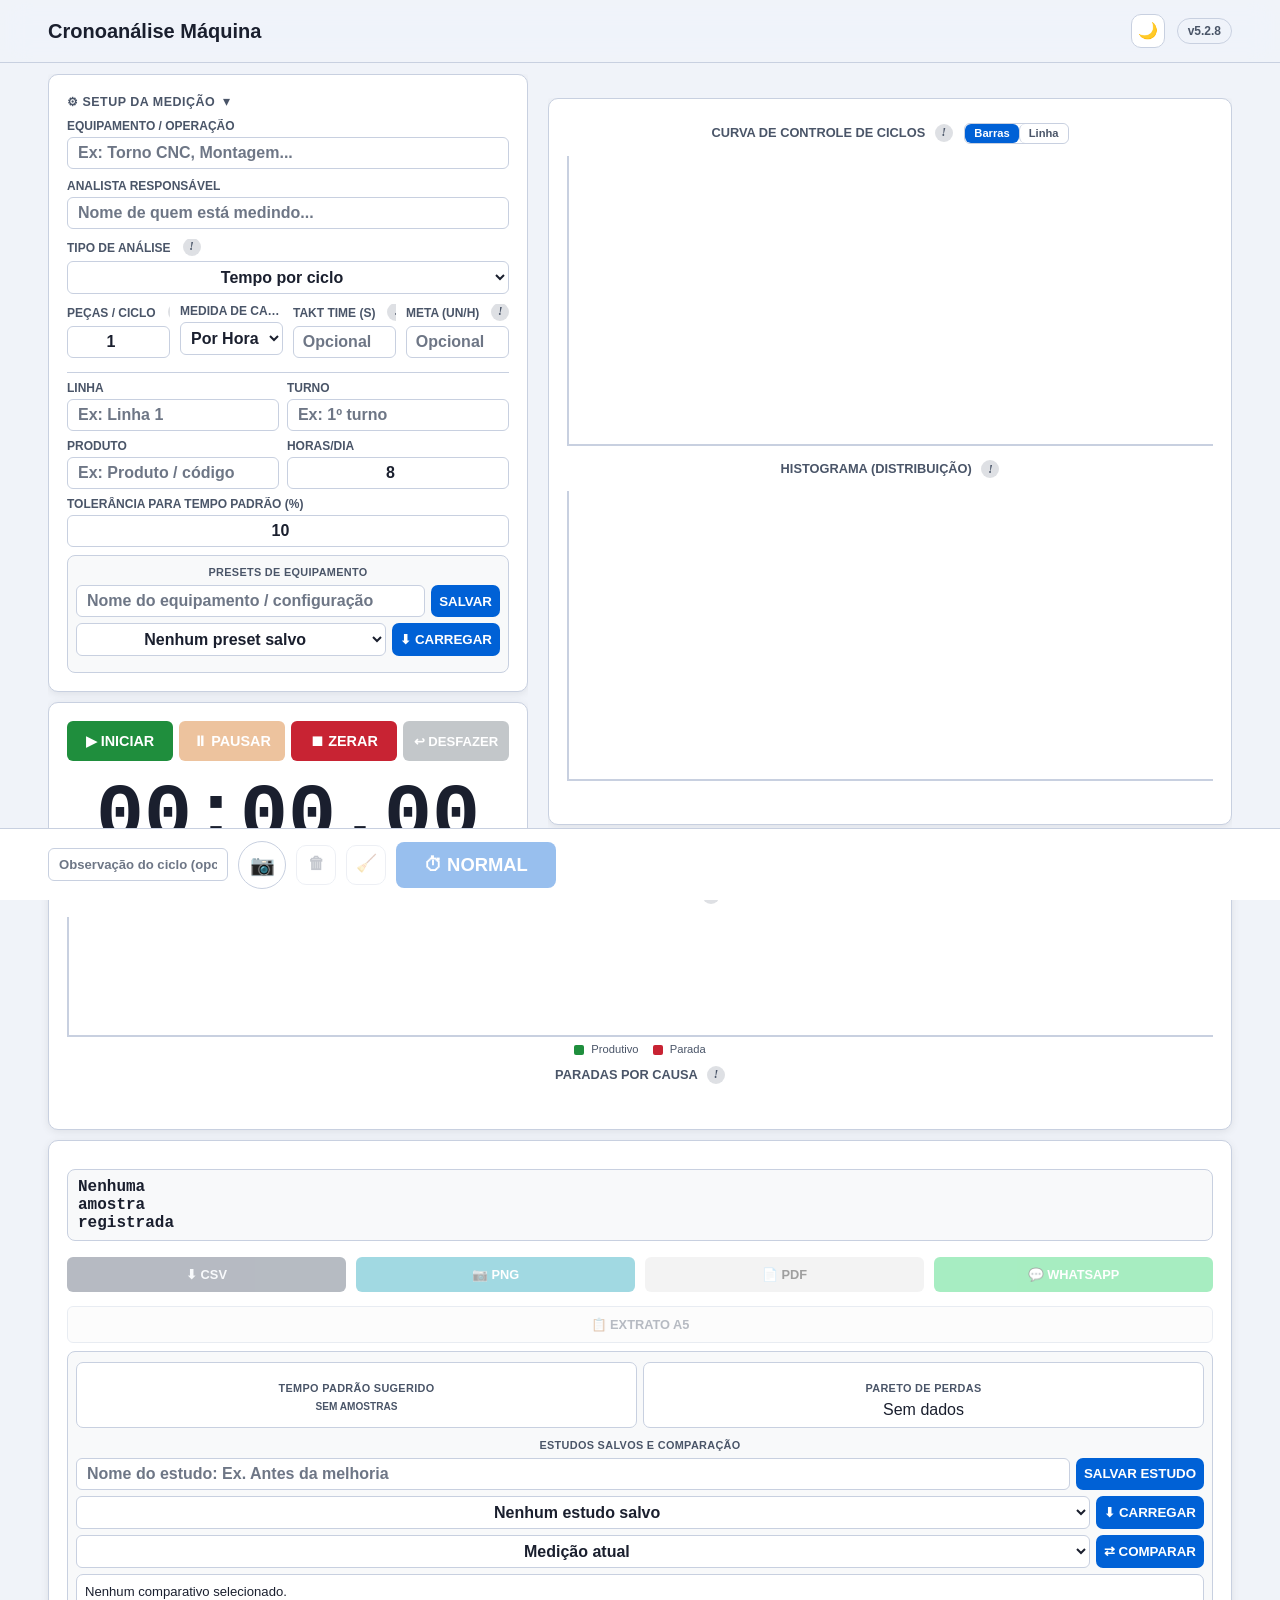
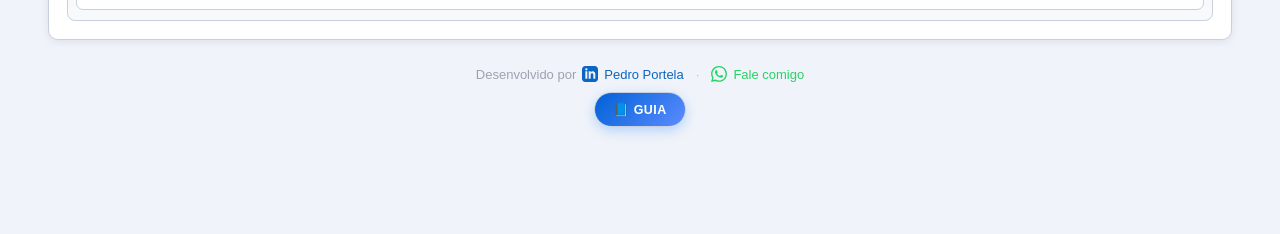
==== index.html @ a3fb78b5 "v5.2.8 — header no padrão do MES + correções na captura de câmera HEADER - Barra fixa no topo seguin" ====
<!DOCTYPE html>
<html lang="pt-BR">
<head>
    <meta charset="UTF-8">
    <meta name="viewport" content="width=device-width, initial-scale=1.0">
    <meta http-equiv="Content-Security-Policy" content="default-src 'self'; script-src 'self'; style-src 'self' https://fonts.googleapis.com 'unsafe-inline'; font-src 'self' https://fonts.gstatic.com; img-src 'self' data: blob:; connect-src 'self'; frame-ancestors 'none'; base-uri 'self'; form-action 'self'">
    <link rel="manifest" href="manifest.json?v=5.2.8">
    <meta name="theme-color" content="#0d1117">
    <title>Cronoanálise Pro</title>
    <link rel="preconnect" href="https://fonts.googleapis.com">
    <link rel="preconnect" href="https://fonts.gstatic.com" crossorigin>
    <link href="https://fonts.googleapis.com/css2?family=IBM+Plex+Sans:wght@300;400;500;700&display=swap" rel="stylesheet">
    <script src="assets/lib/html2canvas.min.js"></script>
    <script src="assets/lib/jspdf.umd.min.js"></script>
    <link rel="stylesheet" href="styles.css?v=5.2.8">
    <script src="theme-init.js?v=5.2.8"></script>
</head>
<body>

<div id="splashScreen" role="status" aria-label="Carregando Cronoanálise Pro">
  <div class="splash-content">
    <div class="splash-brand-row"><span id="splashVersion"></span></div>
    <div class="splash-icon-wrap">
      <img class="splash-app-icon" src="assets/Icon-512.png" alt="Cronoanálise Máquina">
    </div>
    <div class="splash-title-block">
      <p class="splash-app-title">CRONOANALISE</p>
      <p class="splash-app-subtitle">MÁQUINA</p>
    </div>
    <div class="splash-progress"><div class="splash-progress-bar"></div></div>
  </div>
</div>

<header class="app-header" id="appHeader">
    <h1 class="app-title">Cronoanálise Máquina</h1>
    <button class="theme-toggle-btn" id="op-theme-btn" type="button" aria-label="Alternar tema claro/escuro" title="Alternar tema">☀️</button>
    <button class="app-version" id="appVersion" type="button" title="Versão do app — toque para verificar atualizações"></button>
</header>

<div id="exportContainer">
    <div class="print-header">
        <div>
            <h1>Relatório de Cronoanálise de Processos</h1>
            <p>Documento de controle de estabilidade e tempo padrão.</p>
        </div>
        <div style="text-align: right;">
            <p><strong>Data:</strong> <span id="printDate">--/--/----</span></p>
            <p><strong>Analista:</strong> <span id="printAnalyst">—</span></p>
        </div>
    </div>

    <div id="print-wrapper">
        <div class="col-1">
            <div class="card" id="configForm">
                <button type="button" class="setup-toggle-head" id="btnToggleSetup" aria-expanded="true" aria-controls="configForm" title="Recolher/expandir o setup da medição">
                    <span class="setup-toggle-title">⚙ Setup da medição</span>
                    <span class="setup-toggle-summary" id="setupCollapsedSummary"></span>
                    <span class="setup-toggle-chev" id="setupToggleChev" aria-hidden="true">▾</span>
                </button>
                <div class="config-grid">
                    <div class="input-group full-width">
                        <label>Equipamento / Operação</label>
                        <input type="text" id="equipName" placeholder="Ex: Torno CNC, Montagem..." >
                    </div>
                    <div class="input-group full-width">
                        <label>Analista Responsável</label>
                        <input type="text" id="analystName" placeholder="Nome de quem está medindo..." >
                    </div>
                    <div class="input-group full-width">
                        <label class="label-with-info">Tipo de análise <button type="button" class="info-icon info-inline" aria-label="Informações sobre tipo de análise" data-action="info" data-info="modo_analise">!</button></label>
                        <select id="analysisMode" data-on-change="changeAnalysisMode">
                            <option value="cycle">Tempo por ciclo</option>
                            <option value="interval">Produção por intervalo</option>
                        </select>
                    </div>
                    <div class="input-group" id="unitsGroup">
                        <label class="label-with-info">Peças / Ciclo <button type="button" class="info-icon info-inline" aria-label="Informações sobre peças por ciclo" data-action="info" data-info="pecas_ciclo">!</button></label>
                        <input type="number" id="units" value="1" min="1" inputmode="numeric" data-on-change="syncTargets" data-source="units">
                    </div>
                    <div class="input-group" id="defaultLapQtyGroup" style="display:none;">
                        <label class="label-with-info">Qtd. padrão por lap <button type="button" class="info-icon info-inline" aria-label="Informações sobre quantidade padrão por lap" data-action="info" data-info="qtd_lap">!</button></label>
                        <input type="number" id="defaultLapQty" placeholder="Opcional" min="1" inputmode="numeric">
                    </div>
                    <div class="input-group">
                        <label>Medida de Capacidade</label>
                        <select id="timeUnit" data-on-change="changeTimeUnit">
                            <option value="3600">Por Hora (un/h)</option>
                            <option value="60">Por Minuto (un/min)</option>
                        </select>
                    </div>
                    <div class="input-group">
                        <label class="label-with-info">Takt Time (s) <button type="button" class="info-icon info-inline" aria-label="Informações sobre Takt Time" data-action="info" data-info="takt">!</button></label>
                        <input type="number" id="takt" placeholder="Opcional" inputmode="numeric" data-on-change="syncTargets" data-source="takt">
                    </div>
                    <div class="input-group">
                        <label id="lblTarget" class="label-with-info"><span id="lblTargetText">Meta (un/h)</span> <button type="button" class="info-icon info-inline" aria-label="Informações sobre meta de produção" data-action="info" data-info="meta">!</button></label>
                        <input type="number" id="target" placeholder="Opcional" inputmode="numeric" data-on-change="syncTargets" data-source="target">
                    </div>
                    <div class="input-group" id="lapQtyModeGroup" style="display:none;">
                        <label>Qtd no lap</label>
                        <select id="lapQtyMode">
                            <option value="durante">Durante</option>
                            <option value="depois">Depois</option>
                        </select>
                    </div>
                </div>
            </div>

            <div class="print-summary">
                <div><strong>Equipamento/Operação:</strong> <span id="printEquipName">—</span></div>
                <div><strong>Tipo de análise:</strong> <span id="printAnalysisMode">—</span></div>
                <div><strong>Peças/Ciclo:</strong> <span id="printUnits">—</span></div>
                <div><strong>Capacidade Medida:</strong> <span id="printTimeUnit">—</span></div>
                <div><strong>Takt Time:</strong> <span id="printTakt">—</span></div>
                <div><strong>Meta de Produção:</strong> <span id="printTarget">—</span></div>
            </div>
            <div class="print-executive-summary" id="printExecutiveSummary">—</div>

            <div class="card">
                <div class="btn-row">
                    <button id="btnStart" class="btn-start" data-action="start">▶ Iniciar</button>
                    <button id="btnStop" class="btn-stop" data-action="stop" disabled>⏸ Pausar</button>
                    <button id="btnReset" class="btn-reset" data-action="reset">⏹ Zerar</button>
                </div>
                <div class="live-timer" id="liveTimer" role="timer" aria-label="Tempo do ciclo atual">00:00.00</div>
                <div class="total-timer-wrap">
                    <span class="total-timer-label">Tempo total de medição </span>
                    <span class="total-timer" id="totalTimer" role="timer" aria-label="Tempo total de medição">00:00</span>
                </div>
                <div id="sessionTimesDisplay" class="session-times-display"></div>
                <div class="results-grid">
                    <div class="result-box"><button type="button" class="info-icon" aria-label="Informações sobre amostras" data-action="info" data-info="amostras">!</button><div class="result-title">AMOSTRAS (n)</div><span id="valSamples" class="result-value">0</span></div>
                    <div class="result-box"><button type="button" class="info-icon" aria-label="Informações sobre capacidade" data-action="info" data-info="capacidade">!</button><div class="result-title" id="lblCapTitle">CAPACIDADE (un/h)</div><span id="valHourlyCap" class="result-value text-blue">0</span></div>
                    <div class="result-box"><button type="button" class="info-icon" aria-label="Informações sobre último ciclo" data-action="info" data-info="ultimo">!</button><div class="result-title" id="lblLastCycleTitle">ÚLTIMO CICLO</div><span id="valLastCycle" class="result-value">0.00s</span></div>
                    <div class="result-box"><button type="button" class="info-icon" aria-label="Informações sobre ciclo médio" data-action="info" data-info="medio">!</button><div class="result-title" id="lblAvgCycleTitle">CICLO MÉDIO</div><span id="valAvgCycle" class="result-value text-yellow">0.00s</span></div>
                    <div class="result-box"><button type="button" class="info-icon" aria-label="Informações sobre mediana" data-action="info" data-info="mediana">!</button><div class="result-title">MEDIANA</div><span id="valMedian" class="result-value text-yellow">0.00s</span></div>
                    <div class="result-box"><button type="button" class="info-icon" aria-label="Informações sobre valor mínimo" data-action="info" data-info="minimo">!</button><div class="result-title">MÍNIMO</div><span id="valMinCycle" class="result-value text-green">0.00s</span></div>
                    <div class="result-box"><button type="button" class="info-icon" aria-label="Informações sobre valor máximo" data-action="info" data-info="maximo">!</button><div class="result-title">MÁXIMO</div><span id="valMaxCycle" class="result-value text-red">0.00s</span></div>
                    <div class="result-box"><button type="button" class="info-icon" aria-label="Informações sobre desvio padrão" data-action="info" data-info="desvio">!</button><div class="result-title">DESVIO PADRÃO</div><span id="valStdDev" class="result-value">0.00s</span></div>
                    <div class="result-box"><button type="button" class="info-icon" aria-label="Informações sobre índice de estabilidade" data-action="info" data-info="estabilidade">!</button><div class="result-title">ÍNDICE DE ESTABIL.</div><span id="valEstabilidade" class="result-value">100.0%</span></div>
                    <div class="result-box"><button type="button" class="info-icon" aria-label="Informações sobre eficiência" data-action="info" data-info="eficiencia">!</button><div class="result-title">EFICIÊNCIA (%)</div><span id="valEfficiency" class="result-value">--</span></div>
                </div>
            </div>
        </div>
        <div class="col-2">
            <div class="card">
                <div class="chart-title">Curva de Controle de Ciclos <button type="button" class="info-icon info-inline" aria-label="Informações sobre curva de controle" data-action="info" data-info="curva_controle">!</button>
                    <span class="chart-toggle" role="group" aria-label="Tipo de gráfico">
                        <button type="button" class="chart-toggle-btn active" data-action="setChartType" data-chart-type="bars" aria-label="Ver como barras">Barras</button>
                        <button type="button" class="chart-toggle-btn" data-action="setChartType" data-chart-type="line" aria-label="Ver como linha">Linha</button>
                    </span>
                </div>
                <div class="chart-wrapper chart-bars" id="chartContainer"></div>
                <div class="chart-title">Histograma (Distribuição) <button type="button" class="info-icon info-inline" aria-label="Informações sobre histograma" data-action="info" data-info="histograma">!</button></div>
                <div class="histogram-wrapper" id="histogramContainer"></div>
            </div>
        </div>
    </div>

    <div class="card" id="timelineCard">
        <div class="chart-title">Etapas dos ciclos <button type="button" class="info-icon info-inline" aria-label="Informações sobre etapas dos ciclos" data-action="info" data-info="etapas">!</button></div>
        <div class="event-timeline-wrapper" id="eventTimeline"></div>
        <div class="event-timeline-legend">
            <span><i class="evt-legend-dot evt-legend-prod"></i> Produtivo</span>
            <span><i class="evt-legend-dot evt-legend-dt"></i> Parada</span>
        </div>
        <div class="chart-title paradas-cards-title">Paradas por causa <button type="button" class="info-icon info-inline" aria-label="Informações sobre paradas por causa" data-action="info" data-info="paradas_causa">!</button></div>
        <div class="paradas-cards-grid" id="paradasCardsGrid"></div>
    </div>

    <div class="card" id="historyCard">
        <div class="history-container" id="historyListScreen"></div>
        <div class="history-container print-only-history" id="historyListPrint"></div>
        <div class="config-grid" id="actionButtons" style="margin-top: 6px; grid-template-columns: 1fr 1fr 1fr 1fr;">
            <button id="btnExport" class="btn-action btn-action-csv" data-action="exportCsv" disabled>⬇ CSV</button>
            <button id="btnPNG" class="btn-action btn-action-png" data-action="exportPng" disabled>📷 PNG</button>
            <button id="btnPDF" class="btn-action btn-action-pdf" data-action="exportPdf" disabled>📄 PDF</button>
            <button id="btnWhatsApp" class="btn-action btn-action-wa" data-action="shareWhatsapp" disabled>💬 WhatsApp</button>
        </div>
        <div class="config-grid" style="margin-top: 4px; grid-template-columns: 1fr;">
            <button id="btnExtract" class="btn-action btn-action-extract" data-action="exportExtract" disabled>📋 Extrato A5</button>
        </div>
    </div>
</div>

<footer class="app-footer" role="contentinfo">
    <span class="footer-content">
        Desenvolvido por
        <a class="footer-link linkedin"
           href="https://www.linkedin.com/in/pedro-ag-portela"
           target="_blank"
           rel="noopener noreferrer"
           aria-label="Perfil LinkedIn de Pedro Portela">
            <span class="footer-icon" aria-hidden="true">
                <svg viewBox="0 0 24 24">
                    <path d="M19 0h-14c-2.76 0-5 2.24-5 5v14c0 2.76 2.24 5 5 5h14c2.76 0 5-2.24 5-5v-14c0-2.76-2.24-5-5-5zm-11 19h-3v-11h3v11zm-1.5-12.27c-.97 0-1.75-.8-1.75-1.77s.78-1.77 1.75-1.77 1.75.8 1.75 1.77-.78 1.77-1.75 1.77zm13.5 12.27h-3v-5.6c0-3.37-4-3.12-4 0v5.6h-3v-11h3v1.77c1.4-2.59 7-2.78 7 2.48v6.75z"/>
                </svg>
            </span>
            Pedro Portela
        </a>
        <span class="footer-separator">·</span>
        <a class="footer-link whatsapp"
           href="https://wa.me/5541991771410?text=Olá%20tudo%20bem%3F%20Vim%20pelo%20aplicativo."
           target="_blank"
           rel="noopener noreferrer"
           aria-label="Contato via WhatsApp">
            <span class="footer-icon" aria-hidden="true">
                <svg viewBox="0 0 24 24">
                    <path d="M17.472 14.382c-.297-.149-1.758-.867-2.03-.967-.273-.099-.471-.148-.67.15-.197.297-.767.966-.94 1.164-.173.199-.347.223-.644.075-.297-.15-1.255-.463-2.39-1.475-.883-.788-1.48-1.761-1.653-2.059-.173-.297-.018-.458.13-.606.134-.133.298-.347.446-.52.149-.174.198-.298.298-.497.099-.198.05-.371-.025-.52-.075-.149-.669-1.612-.916-2.207-.242-.579-.487-.5-.669-.51-.173-.008-.371-.01-.57-.01-.198 0-.52.074-.792.372-.272.297-1.04 1.016-1.04 2.479 0 1.462 1.065 2.875 1.213 3.074.149.198 2.096 3.2 5.077 4.487.709.306 1.262.489 1.694.625.712.227 1.36.195 1.871.118.571-.085 1.758-.719 2.006-1.413.248-.694.248-1.289.173-1.413-.074-.124-.272-.198-.57-.347m-5.421 7.403h-.004a9.87 9.87 0 01-5.031-1.378l-.361-.214-3.741.982.998-3.648-.235-.374a9.86 9.86 0 01-1.51-5.26c.001-5.45 4.436-9.884 9.888-9.884 2.64 0 5.122 1.03 6.988 2.898a9.825 9.825 0 012.893 6.994c-.003 5.45-4.437 9.884-9.885 9.884m8.413-18.297A11.815 11.815 0 0012.05 0C5.495 0 .16 5.335.157 11.892c0 2.096.547 4.142 1.588 5.945L.057 24l6.305-1.654a11.882 11.882 0 005.683 1.448h.005c6.554 0 11.89-5.335 11.893-11.893a11.821 11.821 0 00-3.48-8.413z"/>
                </svg>
            </span>
            Fale comigo
        </a>
    </span>
    <div class="footer-guide-row">
        <button id="btnGuide" class="btn-guide" type="button" data-action="openGuide" aria-label="Abrir guia de uso do aplicativo">📘 GUIA</button>
    </div>
</footer>

<div class="modal-overlay" id="qtyModal" role="dialog" aria-modal="true" aria-labelledby="qtyModalLabel" style="z-index:1200;">
    <div class="modal-content">
        <div class="modal-title" id="qtyModalLabel">Quantidade Produzida</div>
        <div class="modal-text">Informe a quantidade produzida neste lap:</div>
        <input type="number" id="qtyModalInput" class="modal-input" inputmode="numeric" min="0.01" step="any">
        <div class="modal-actions">
            <button class="btn-modal btn-modal-secondary" data-action="closeQty" data-confirm="false">Cancelar</button>
            <button class="btn-modal btn-modal-primary" data-action="closeQty" data-confirm="true">Confirmar</button>
        </div>
    </div>
</div>
<div class="modal-overlay" id="confirmModal" role="dialog" aria-modal="true" aria-labelledby="confirmModalTitle" style="z-index:1100;">
    <div class="modal-content">
        <div class="modal-title modal-title-danger" id="confirmModalTitle">Confirmar</div>
        <div class="modal-text" id="confirmModalText">Deseja zerar todos os dados?</div>
        <div class="modal-actions">
            <button id="confirmModalCancel" class="btn-modal btn-modal-secondary" data-action="closeConfirm" data-confirm="false">Cancelar</button>
            <button id="confirmModalOk" class="btn-modal btn-modal-danger" data-action="closeConfirm" data-confirm="true">Zerar</button>
        </div>
    </div>
</div>
<div class="modal-overlay" id="infoModal" role="dialog" aria-modal="true" aria-labelledby="modalTitle">
    <div class="modal-content">
        <div class="modal-title" id="modalTitle">Título</div>
        <div class="modal-text" id="modalText">Texto de explicação.</div>
        <button class="btn-close-modal" data-action="closeInfo" style="background:var(--blue); width:100%; border:none; padding:12px; color:white; border-radius:8px; font-weight:bold; cursor:pointer;">Entendi</button>
    </div>
</div>

<div class="modal-overlay" id="guideModal" role="dialog" aria-modal="true" aria-labelledby="guideModalTitle">
    <div class="modal-content guide-modal-content">
        <div class="modal-title" id="guideModalTitle">📘 Guia completo — Cronoanálise Pro</div>
        <div class="modal-text guide-modal-text">

            <!-- 1. FLUXO DE USO -->
            <details class="guide-section" open>
                <summary>⚡ Fluxo de uso</summary>
                <div class="guide-flow">
                    <span>1. Configurar<em>Equipamento, analista, modo de análise e metas</em></span>
                    <span>2. Iniciar<em>Pressione Iniciar para começar a contagem</em></span>
                    <span>3. Registrar<em>NORMAL a cada ciclo · Causa a cada parada</em></span>
                    <span>4. Analisar<em>Gráficos, Pareto, OEE, Tempo Padrão</em></span>
                    <span>5. Exportar<em>CSV, PDF, PNG ou WhatsApp</em></span>
                </div>
                <p class="guide-note">💡 O cronômetro total corre continuamente, mas apenas os ciclos registrados com NORMAL entram nas estatísticas e nos gráficos.</p>
            </details>

            <!-- 2. CONFIGURAÇÃO -->
            <details class="guide-section">
                <summary>⚙️ Configuração do estudo</summary>
                <div class="guide-cards">
                    <article>
                        <strong>Equipamento / Operação</strong>
                        <span>Identifica o que está sendo medido. Aparece em todos os relatórios e exportações. Ex.: <em>Torno CNC Romi, Montagem Kit A</em>.</span>
                    </article>
                    <article>
                        <strong>Analista Responsável</strong>
                        <span>Nome de quem conduz o estudo. Garante rastreabilidade nos relatórios e nos estudos salvos.</span>
                    </article>
                    <article>
                        <strong>Tipo de análise</strong>
                        <span><b>Tempo por ciclo</b> — cada toque em NORMAL fecha um ciclo e registra seu tempo exato.<br><b>Produção por intervalo</b> — mede uma janela de tempo e pede a quantidade produzida no período.</span>
                    </article>
                    <article>
                        <strong>Peças / Ciclo</strong>
                        <span>Quantidade de peças boas geradas por acionamento de NORMAL. Afeta diretamente o cálculo de capacidade.</span>
                        <span class="guide-tip">💡 Molde de 2 cavidades = 2. Linha com 4 saídas simultâneas = 4.</span>
                    </article>
                    <article>
                        <strong>Takt Time (s)</strong>
                        <span>Tempo disponível por peça para atender a demanda do cliente. Exibido como linha de referência na curva de controle.</span>
                        <span class="guide-tip">💡 Fórmula: Takt = Tempo disponível no turno ÷ demanda. Ex.: 27.000s ÷ 900 un = 30s.</span>
                    </article>
                    <article>
                        <strong>Meta (un/h ou un/min)</strong>
                        <span>Produção esperada para o período. Base para cálculo de Eficiência (%) e velocidade nominal no OEE.</span>
                    </article>
                    <article>
                        <strong>Linha / Turno / Produto</strong>
                        <span>Dados de contexto que enriquecem relatórios e facilitam o arquivamento e comparação de estudos.</span>
                    </article>
                    <article>
                        <strong>Horas / Turno</strong>
                        <span>Duração do turno usada para projetar a perda estimada por turno no painel de Gap de Capacidade.</span>
                    </article>
                    <article>
                        <strong>Tolerância para Tempo Padrão (%)</strong>
                        <span>Margem adicionada sobre o ciclo médio filtrado para calcular o Tempo Padrão Sugerido. Padrão: 10%.</span>
                        <span class="guide-tip">💡 Use tolerâncias maiores em processos manuais com variabilidade natural elevada (fadiga, destreza).</span>
                    </article>
                    <article>
                        <strong>Presets de Equipamento</strong>
                        <span>Salva toda a configuração do formulário para reutilizar em estudos futuros. Crie um preset por equipamento ou célula.</span>
                        <span class="guide-tip">💡 Carregue o preset antes de iniciar e ajuste apenas o que mudou. Economiza tempo no setup.</span>
                    </article>
                </div>
            </details>

            <!-- 3. DURANTE A MEDIÇÃO -->
            <details class="guide-section">
                <summary>⏱ Durante a medição</summary>
                <div class="guide-cards">
                    <article>
                        <strong>▶ INICIAR</strong>
                        <span>Inicia o cronômetro total. Configure tudo antes de pressionar — o tempo de medição começa a contar imediatamente.</span>
                    </article>
                    <article>
                        <strong>⏱ NORMAL (lap)</strong>
                        <span>Pressione ao término de cada ciclo produtivo. Fecha o ciclo atual, salva o tempo e abre o próximo imediatamente.</span>
                    </article>
                    <article>
                        <strong>Causas de parada</strong>
                        <span>Toque na causa quando a operação parar. O ciclo produtivo congela; o contador de parada começa a rodar.</span>
                    </article>
                    <article>
                        <strong>↩ RETOMAR</strong>
                        <span>Aparece no lugar de NORMAL durante uma parada ativa. Encerra a parada e retoma a produção.</span>
                        <span class="guide-tip">💡 Pode-se trocar de causa sem retomar — o app fecha a causa atual e abre a nova automaticamente.</span>
                    </article>
                    <article>
                        <strong>⏸ PAUSAR / ⏹ ZERAR</strong>
                        <span>Pausar suspende o cronômetro sem perder dados. Zerar apaga tudo e reinicia o estudo do zero.</span>
                    </article>
                    <article>
                        <strong>↩ DESFAZER</strong>
                        <span>Remove o último evento (ciclo ou parada). Use para corrigir toques acidentais imediatamente após o erro.</span>
                    </article>
                </div>
                <p class="guide-label">Categorias de parada disponíveis</p>
                <div class="guide-cause-chips">
                    <span class="guide-chip">⚡ Microparada<em>Breve interrupção, normalmente &lt; 5 min</em></span>
                    <span class="guide-chip">🔧 Setup<em>Troca de produto, ferramenta ou ajuste</em></span>
                    <span class="guide-chip">🛑 Falha de máquina<em>Quebra ou manutenção corretiva</em></span>
                    <span class="guide-chip">⏳ Espera<em>Falta de material ou lote anterior</em></span>
                    <span class="guide-chip">☕ Ociosidade<em>Operador ausente ou aguardando instrução</em></span>
                    <span class="guide-chip">📝 Outros<em>Causas não listadas acima</em></span>
                </div>
                <p class="guide-note">⚠ Paradas não entram nas estatísticas de ciclo, mas são contabilizadas no OEE e no Pareto de perdas.</p>
            </details>

            <!-- 4. INDICADORES -->
            <details class="guide-section">
                <summary>📊 Indicadores e métricas</summary>
                <div class="guide-stats">
                    <div class="guide-stat-item">
                        <b>Amostras (N)</b>
                        <span>Número de ciclos produtivos registrados. Precisão estatística cresce com N — busque ≥ 20 amostras antes de concluir.</span>
                    </div>
                    <div class="guide-stat-item">
                        <b>Capacidade (un/h)</b>
                        <span>Produção estimada com base no ritmo atual, incluindo paradas. Reflete o desempenho real observado no chão de fábrica.</span>
                    </div>
                    <div class="guide-stat-item">
                        <b>Último ciclo</b>
                        <span>Duração da amostra mais recente. Útil para detectar variações imediatas no processo em tempo real.</span>
                    </div>
                    <div class="guide-stat-item">
                        <b>Ciclo médio</b>
                        <span>Média aritmética de todas as amostras. Base para o cálculo de capacidade e do Tempo Padrão Sugerido.</span>
                    </div>
                    <div class="guide-stat-item">
                        <b>Mínimo / Máximo</b>
                        <span>Extremos do conjunto de ciclos. A diferença (range) indica a amplitude do processo. Valores extremos podem sinalizar anomalias.</span>
                    </div>
                    <div class="guide-stat-item">
                        <b>Desvio padrão</b>
                        <span>Dispersão dos ciclos em torno da média. Desvio baixo = processo consistente. Desvio alto = variabilidade elevada.</span>
                    </div>
                    <div class="guide-stat-item">
                        <b>Índice de estabilidade</b>
                        <span>Derivado do coeficiente de variação. ≥ 85%: Alta estabilidade · 70–84%: Moderada · 50–69%: Alta variabilidade · &lt; 50%: Processo instável.</span>
                    </div>
                    <div class="guide-stat-item">
                        <b>Eficiência (%)</b>
                        <span>Capacidade medida ÷ meta × 100. Exige meta configurada. ≥ 100% indica que a capacidade observada supera a meta definida.</span>
                    </div>
                </div>
                <p class="guide-note">💡 Gap de Capacidade: diferença entre capacidade medida e meta. Perda/h e Perda/turno projetam o impacto acumulado da lacuna.</p>
            </details>

            <!-- 5. GRÁFICOS -->
            <details class="guide-section">
                <summary>📈 Gráficos e análises</summary>
                <div class="guide-cards">
                    <article>
                        <strong>Curva de controle de ciclos</strong>
                        <span>Ciclos em ordem cronológica. Linha pontilhada = média; linha sólida = Takt Time. Barras acima do Takt indicam risco de não atender a demanda.</span>
                        <span class="guide-tip">💡 Alterne entre Barras e Linha para identificar tendências de aceleração ou desaceleração ao longo do tempo.</span>
                    </article>
                    <article>
                        <strong>Histograma (distribuição)</strong>
                        <span>Ciclos agrupados por faixa de tempo. Curva simétrica = processo estável. Dois picos (bimodal) = dois comportamentos distintos — investigue.</span>
                    </article>
                    <article>
                        <strong>Etapas dos ciclos</strong>
                        <span>Linha do tempo de cada ciclo: verde = tempo produtivo, vermelho = parada. Mostra onde o tempo é gasto dentro de cada amostra.</span>
                    </article>
                    <article>
                        <strong>Pareto de perdas</strong>
                        <span>Causas de parada ordenadas por tempo total perdido. Identifique as 2 ou 3 causas que concentram ~80% das perdas para priorizar ações. <button type="button" class="guide-cta" data-action="closeGuide">→ Ver no app</button></span>
                    </article>
                    <article>
                        <strong>Paradas por causa (cards)</strong>
                        <span>Resumo por categoria: tempo total, percentual e número de ocorrências. Visão rápida do impacto de cada tipo de parada no período medido.</span>
                    </article>
                    <article>
                        <strong>Tempo Padrão Sugerido</strong>
                        <span>Calculado com os ciclos filtrados (excluindo outliers) + tolerância configurada. Ponto de partida para definição do tempo padrão da operação.</span>
                    </article>
                </div>
            </details>

            <!-- 6. SENSOR DE CÂMERA -->
            <details class="guide-section">
                <summary>📷 Sensor de câmera — lap automático</summary>
                <p class="guide-section-intro">A câmera traseira do dispositivo detecta eventos e aciona o lap automaticamente — sem tocar na tela durante a medição.</p>
                <div class="guide-cards">
                    <article>
                        <strong>⚡ Modo Flash</strong>
                        <span>Detecta picos de luminância: LED, estroboscópio, sensor fotoelétrico. Ideal para equipamentos com sinal luminoso de fim de ciclo.</span>
                    </article>
                    <article>
                        <strong>▶ Modo Movimento</strong>
                        <span>Detecta mudança de cena: peça passando pela câmera, visor numérico mudando de dígito. Aponte para o ponto de passagem da peça ou para o contador do equipamento.</span>
                    </article>
                    <article>
                        <strong>◐ Modo Cor</strong>
                        <span>Detecta alternância de zona de cor (verde ↔ vermelho). Ideal para indicadores luminosos de CLP, sinalizadores de processo e semáforos industriais.</span>
                    </article>
                    <article>
                        <strong>Sensibilidade (1–5)</strong>
                        <span>Ajusta o limiar de detecção. Nível 1 = somente sinais intensos. Nível 5 = qualquer variação sutil. Comece no 3 e ajuste.</span>
                        <span class="guide-tip">💡 Em ambientes com iluminação variável, use sensibilidade menor (1–2) para evitar falsos positivos.</span>
                    </article>
                    <article>
                        <strong>Eventos por lap (1–10)</strong>
                        <span>Quantos eventos disparam 1 lap. Se o equipamento pisca 3 vezes por peça, configure como 3 para registrar 1 lap a cada 3 flashes.</span>
                    </article>
                    <article>
                        <strong>Como usar</strong>
                        <span>1. Fixe o celular apontando para o sensor/LED/passagem da peça.<br>2. Ative o sensor (📷) e aguarde a barra de nível estabilizar.<br>3. Pressione Iniciar — laps registrados automaticamente.</span>
                    </article>
                </div>
            </details>

            <!-- 7. PRESETS, ESTUDOS E EXPORTAÇÃO -->
            <details class="guide-section">
                <summary>💾 Presets, estudos e exportação</summary>
                <div class="guide-cards">
                    <article>
                        <strong>Presets de equipamento</strong>
                        <span>Salva toda a configuração do formulário. Crie um preset por célula ou equipamento e carregue antes de cada estudo para não repetir o preenchimento.</span>
                    </article>
                    <article>
                        <strong>Salvar estudo</strong>
                        <span>Armazena a medição atual (configuração + ciclos + análises) no dispositivo. Permite comparar estudos antes e depois de melhorias implementadas.</span>
                    </article>
                    <article>
                        <strong>Comparar estudos</strong>
                        <span>Exibe lado a lado os indicadores de dois estudos salvos. Ideal para validar ganhos de melhoria ou comparar turnos e operadores.</span>
                    </article>
                    <article>
                        <strong>⬇ CSV</strong>
                        <span>Planilha com todos os dados brutos. Compatível com Excel e Google Sheets para análises complementares e histórico.</span>
                    </article>
                    <article>
                        <strong>📷 PNG / 📄 PDF</strong>
                        <span>PNG: captura visual de alta resolução para apresentações. PDF: relatório completo formatado para impressão e reuniões de melhoria.</span>
                    </article>
                    <article>
                        <strong>💬 WhatsApp</strong>
                        <span>Prepara os dados principais em mensagem formatada e abre o WhatsApp diretamente. Compartilhamento rápido com lideranças e equipe.</span>
                    </article>
                </div>
                <p class="guide-note">ℹ️ Todos os dados ficam salvos localmente no navegador (localStorage). Não são enviados a servidores. Limpar o cache do navegador apaga os dados salvos.</p>
            </details>

            <!-- 8. OEE -->
            <details class="guide-section">
                <summary>🏭 OEE — Efetividade Global do Equipamento</summary>
                <p class="guide-section-intro">OEE = Disponibilidade × Performance × Qualidade. Uma única métrica que resume o quão bem o equipamento está sendo utilizado em relação ao seu potencial máximo.</p>
                <div class="guide-stats">
                    <div class="guide-stat-item">
                        <b>Disponibilidade</b>
                        <span>Tempo produtivo ÷ tempo planejado. Reduzida por paradas não planejadas. Configure quais causas contam como indisponibilidade no painel do OEE.</span>
                    </div>
                    <div class="guide-stat-item">
                        <b>Performance</b>
                        <span>Velocidade real ÷ velocidade nominal. Reduzida quando o ciclo está mais lento que o ideal. Use a Meta ou o Takt como referência de velocidade nominal.</span>
                    </div>
                    <div class="guide-stat-item">
                        <b>Qualidade</b>
                        <span>Peças boas ÷ total produzido. Informe refugo e retrabalho para calcular com precisão. Refugo penaliza mais que retrabalho.</span>
                    </div>
                    <div class="guide-stat-item">
                        <b>MTBF / MTTR</b>
                        <span>Tempo médio entre falhas e tempo médio de reparo. Configure quais causas são "falha" para obter esses indicadores de manutenção. <button type="button" class="guide-cta" data-action="openOee">→ Calcular OEE</button></span>
                    </div>
                </div>
                <p class="guide-note">💡 Referência de classe mundial: OEE ≥ 85% · Disponibilidade ≥ 90% · Performance ≥ 95% · Qualidade ≥ 99,9%. Ajuste as faixas conforme o contexto do processo.</p>
            </details>

            <!-- 9. BOAS PRÁTICAS -->
            <details class="guide-section">
                <summary>💡 Boas práticas e dicas</summary>
                <ul class="guide-practices">
                    <li><b>Observe antes de medir.</b><span>Assista 2 ou 3 ciclos completos antes de iniciar. Defina claramente onde o ciclo começa e termina para garantir consistência nas leituras.</span></li>
                    <li><b>Defina um ponto de referência fixo.</b><span>Inicie e encerre sempre no mesmo evento (ex.: quando a porta da máquina fecha, quando a peça é retirada). Inconsistência no critério de lap gera variabilidade artificial nos dados.</span></li>
                    <li><b>Colete pelo menos 20 amostras.</b><span>Com N &lt; 10, o ciclo médio e o desvio padrão têm baixa confiabilidade estatística. Para processos com alta variabilidade, busque N ≥ 30.</span></li>
                    <li><b>Registre todas as paradas, inclusive as curtas.</b><span>Microparadas de 1–2 minutos são invisíveis individualmente, mas somadas podem representar 15–20% do turno. O Pareto só é preciso quando todas as paradas são registradas.</span></li>
                    <li><b>Meça em condições normais de operação.</b><span>Evite dias atípicos (lote pequeno, operador novo, início de turno com setup incompleto). O objetivo é capturar o processo no seu estado habitual e representativo.</span></li>
                    <li><b>Use o sensor de câmera para processos rápidos.</b><span>Em ciclos &lt; 5s, o sensor automático é mais confiável que o toque manual. Fixe o celular em um suporte e aponte para o LED ou sensor do equipamento.</span></li>
                    <li><b>Salve o estudo antes de zerar.</b><span>Use "Salvar Estudo" ao finalizar uma medição. Você poderá comparar com estudos futuros para rastrear evoluções do processo ao longo do tempo.</span></li>
                    <li><b>Analise o histograma antes de concluir.</b><span>Distribuição bimodal (dois picos) indica dois comportamentos distintos — avalie se há diferença entre tipos de peça, operadores ou condições de turno.</span></li>
                    <li><b>Ajuste a tolerância do Tempo Padrão conforme o processo.</b><span>10% é o padrão para operações mecânicas. Para operações manuais com fadiga, considere 15–20%. Para processos altamente automatizados, 5–8% pode ser suficiente.</span></li>
                    <li><b>Use o PDF como evidência formal.</b><span>O relatório em PDF contém dados, gráficos e análises em formato profissional. Apresente-o em reuniões de melhoria contínua e como evidência de baseline antes de intervenções.</span></li>
                </ul>
            </details>

            <!-- 10. GLOSSÁRIO -->
            <details class="guide-section">
                <summary>📖 Glossário</summary>
                <dl class="guide-glossary">
                    <div><dt>Ciclo</dt><dd>Repetição completa da operação — do ponto de referência inicial ao mesmo ponto na próxima repetição.</dd></div>
                    <div><dt>Tempo produtivo</dt><dd>Parcela do ciclo em que a máquina efetivamente produzia, excluindo paradas internas.</dd></div>
                    <div><dt>Capacidade</dt><dd>Produção estimada com base no ritmo medido, incluindo paradas. Reflete o desempenho real, não o ideal.</dd></div>
                    <div><dt>Takt Time</dt><dd>Tempo disponível por peça para atender a demanda. Fórmula: tempo disponível ÷ demanda do cliente.</dd></div>
                    <div><dt>Desvio padrão</dt><dd>Medida de dispersão dos ciclos em torno da média. Processos robustos têm desvio baixo em relação ao ciclo médio.</dd></div>
                    <div><dt>Estabilidade</dt><dd>Indicador derivado do coeficiente de variação. Quanto menor a variação percentual, maior a estabilidade do processo.</dd></div>
                    <div><dt>Eficiência</dt><dd>Capacidade medida ÷ meta × 100. Acima de 100% significa que o processo supera a meta configurada.</dd></div>
                    <div><dt>Pareto</dt><dd>Princípio 80/20 aplicado às perdas: geralmente 20% das causas concentram 80% do tempo perdido.</dd></div>
                    <div><dt>OEE</dt><dd>Overall Equipment Effectiveness: Disponibilidade × Performance × Qualidade. Métrica consolidada de efetividade produtiva.</dd></div>
                    <div><dt>MTBF</dt><dd>Mean Time Between Failures — Tempo médio entre duas falhas consecutivas. Fórmula: tempo rodando ÷ nº de falhas.</dd></div>
                    <div><dt>MTTR</dt><dd>Mean Time To Repair — Tempo médio para reparar uma falha. Fórmula: tempo total de falha ÷ nº de ocorrências.</dd></div>
                    <div><dt>Tempo Padrão</dt><dd>Tempo de referência da operação: ciclo médio filtrado + tolerância (%). Ponto de partida para definição de padrões produtivos.</dd></div>
                    <div><dt>Outlier</dt><dd>Ciclo com tempo muito fora da média, causado por evento atípico. O app identifica e pode excluí-los do cálculo do Tempo Padrão.</dd></div>
                </dl>
            </details>

        </div>
        <button class="btn-close-modal" data-action="closeGuide">Entendi</button>
    </div>
</div>

<div class="modal-overlay" id="oeeModal" role="dialog" aria-modal="true" aria-labelledby="oeeModalTitle">
    <div class="modal-content oee-modal-content">
        <div class="modal-title" id="oeeModalTitle">📊 Cálculo de OEE</div>
        <div class="modal-text oee-modal-text">
            <p class="oee-intro">Simule OEE, MTBF e MTTR a partir da medição atual. Os campos editáveis já vêm preenchidos automaticamente.</p>
            <button type="button" class="oee-help-btn" data-action="info" data-info="oee_help">📘 Como preencher cada campo</button>

            <details class="oee-section" open>
                <summary>1. Tempo de produção</summary>
                <div class="oee-base-grid">
                    <div><span>Tempo total</span><strong id="oeeTotalTime">00:00</strong></div>
                    <div><span>Paradas</span><strong id="oeeDowntimeTime">00:00</strong></div>
                    <div><span>Rodando</span><strong id="oeeRunTime">00:00</strong></div>
                </div>
                <label class="oee-edit-row">
                    <span class="oee-label">Tempo planejado de produção</span>
                    <input id="oeePlannedMin" type="number" min="0" step="0.1" inputmode="decimal" placeholder="minutos (auto = tempo total)">
                    <small class="oee-help">Em branco usa o tempo total medido. Edite para descontar refeição, reunião ou paradas planejadas que ficam fora do estudo.</small>
                </label>
            </details>

            <details class="oee-section" open>
                <summary>2. Causas de parada</summary>
                <div class="oee-cause-block">
                    <div class="oee-cause-title">Contam como <b>indisponibilidade</b> <small>(entram em D)</small></div>
                    <div id="oeeCausesAvailability" class="oee-cause-list"></div>
                </div>
                <div class="oee-cause-block">
                    <div class="oee-cause-title">Contam como <b>falha</b> <small>(entram em MTBF/MTTR)</small></div>
                    <div id="oeeCausesFailure" class="oee-cause-list"></div>
                </div>
            </details>

            <details class="oee-section" open>
                <summary>3. Produção e qualidade</summary>
                <div class="oee-input-grid">
                    <label><span class="oee-label">Total produzido</span><input id="oeeActualQty" type="number" min="0" step="any" inputmode="decimal"><small class="oee-help">Boas + refugo + retrabalho</small></label>
                    <label><span class="oee-label">Refugo</span><input id="oeeScrapQty" type="number" min="0" step="any" inputmode="decimal" value="0"><small class="oee-help">Peças perdidas</small></label>
                    <label><span class="oee-label">Retrabalho</span><input id="oeeReworkQty" type="number" min="0" step="any" inputmode="decimal" value="0"><small class="oee-help">Peças refeitas</small></label>
                </div>
                <label class="oee-check"><input id="oeeReworkAsLoss" type="checkbox" checked> <span>Retrabalho conta como perda de qualidade</span></label>
                <label class="oee-edit-row">
                    <span class="oee-label">Velocidade nominal <span id="oeeRateUnit">(un/h)</span></span>
                    <input id="oeeRateOverride" type="number" min="0" step="any" inputmode="decimal">
                    <small class="oee-help" id="oeeRateHelp">Calculado automaticamente da Meta ou do Takt. Edite se quiser usar outra velocidade.</small>
                </label>
            </details>

            <details class="oee-section" open>
                <summary>4. Resultado</summary>
                <div class="oee-result-grid">
                    <div class="oee-main-result" id="oeeMainResult"><span>OEE</span><strong id="oeeValue">--</strong></div>
                    <div class="oee-sub-result"><span>Disponibilidade</span><strong id="oeeAvailability">--</strong></div>
                    <div class="oee-sub-result"><span>Performance</span><strong id="oeePerformance">--</strong><span class="oee-perf-note" id="oeePerfNote"></span></div>
                    <div class="oee-sub-result"><span>Qualidade</span><strong id="oeeQuality">--</strong></div>
                </div>
                <div class="oee-aux-grid">
                    <div><span>MTBF</span><strong id="oeeMtbf">--</strong></div>
                    <div><span>MTTR</span><strong id="oeeMttr">--</strong></div>
                    <div><span>Nº de falhas</span><strong id="oeeFailureCount">0</strong></div>
                    <div><span>Refugo</span><strong id="oeeScrapPct">--</strong></div>
                </div>
                <p class="oee-thresholds-note">Faixas de referência: ≥75% verde · 60–75% amarelo · &lt;60% vermelho. Ajuste conforme sua operação.</p>
            </details>

            <div class="oee-diagnosis" id="oeeDiagnosis">Preencha os dados reais para calcular.</div>
        </div>
        <div class="modal-actions">
            <button class="btn-modal btn-modal-secondary" data-action="closeOee">Fechar</button>
            <button class="btn-modal btn-modal-primary" data-action="saveOee">Salvar no relatório</button>
        </div>
    </div>
</div>

<div class="fixed-bottom">
    <div class="lap-meta-row">
        <input type="text" id="lapObs" class="lap-obs-input" placeholder="Observação do ciclo (opcional)..." maxlength="80">
    </div>
    <div id="downtimeIndicator" class="downtime-indicator" style="display:none" aria-live="polite"></div>
    <div class="cause-section" id="causeSectionWrap" style="display:none">
        <button id="btnToggleCauses" class="btn-toggle-causes" type="button" title="Ocultar/mostrar tipos de parada" aria-label="Ocultar/mostrar tipos de parada">▾</button>
        <div class="lap-cause-grid" id="lapCauseGrid" aria-label="Classificação do ciclo"></div>
    </div>

    <!-- Sensor luminoso: indicador de brilho + configuração (visível quando ativo) -->
    <div id="sensorIndicator" class="sensor-indicator" style="display:none" aria-live="polite" aria-label="Sensor luminoso ativo">
        <span class="sensor-dot" aria-hidden="true"></span>
        <div class="sensor-bar-track" aria-hidden="true" title="Nível de brilho captado">
            <div id="sensorBarFill" class="sensor-bar-fill"></div>
        </div>
        <span class="sensor-count-wrap" title="Flashes detectados / total para disparar">
            <span id="sensorFlashCount" class="sensor-count">0</span><span class="sensor-count-sep">/</span><span id="sensorFpl" class="sensor-count">1</span>
        </span>
        <div class="sensor-fpl-ctrl" aria-label="Eventos por lap">
            <button id="btnFplMinus" class="sensor-cfg-btn" type="button" aria-label="Diminuir eventos por lap">−</button>
            <span id="sensorFplLabel" class="sensor-fpl-label">flash/lap</span>
            <button id="btnFplPlus"  class="sensor-cfg-btn" type="button" aria-label="Aumentar eventos por lap">+</button>
        </div>
        <div class="sensor-mode-ctrl" role="group" aria-label="Modo de detecção">
            <button class="sensor-mode-btn active" data-mode="flash"  type="button" title="Flash / pulso de luz (LED, estroboscópio)" aria-label="Modo flash">⚡</button>
            <button class="sensor-mode-btn"        data-mode="motion" type="button" title="Movimento / mudança de cena (peça passando, visor numérico)" aria-label="Modo movimento">▶</button>
            <button class="sensor-mode-btn"        data-mode="color"  type="button" title="Alternância de cor: indicador verde ↔ vermelho" aria-label="Modo cor">◐</button>
            <button class="sensor-mode-btn"        data-mode="change" type="button" title="Variação de cor/brilho (contador, display)" aria-label="Modo variação">Δ</button>
        </div>
        <div class="sensor-sens-ctrl" aria-label="Sensibilidade do sensor (1 = menor, 10 = maior)">
            <button id="btnSensMinus" class="sensor-cfg-btn" type="button" aria-label="Diminuir sensibilidade">−</button>
            <span id="sensorSensLabel" class="sensor-fpl-label">sens 5</span>
            <button id="btnSensPlus"  class="sensor-cfg-btn" type="button" aria-label="Aumentar sensibilidade">+</button>
        </div>
        <div class="sensor-outlier-ctrl" aria-label="Outlier — limite mínimo de ciclo válido (bloqueia capturas mais rápidas)">
            <span class="sensor-fpl-label">Outlier (s)</span>
            <input id="sensorOutlierInput" type="number" min="0" max="300" step="0.1"
                   inputmode="decimal" class="sensor-outlier-input"
                   placeholder="off" title="Digite 0 ou apague para desligar; ex: 8.5 (máx 300s). Capturas mais rápidas que esse valor são ignoradas e o cronômetro continua.">
        </div>
        <div class="sensor-options-ctrl" aria-label="Opções de acionamento">
            <button id="btnAutoStart" class="sensor-opt-btn" type="button"
                    title="Iniciar cronômetro automaticamente no primeiro evento detectado. Ao clicar em Iniciar, o app aguarda o sinal da câmera para começar a contar."
                    aria-label="Auto-iniciar no evento">⏵ Auto</button>
            <button id="btnDiscardFirst" class="sensor-opt-btn" type="button"
                    title="Descartar a primeira medição após iniciar. O primeiro evento reseta o cronômetro sem registrar lap — garante que apenas ciclos completos são contados."
                    aria-label="Descartar primeira medição">↩ 1ª</button>
            <span id="sensorArmedLabel" class="sensor-armed-label" style="display:none" aria-live="assertive">⬤ Aguardando…</span>
        </div>
    </div>

    <!-- Linha de ação: botão sensor + limpar registros + botão NORMAL -->
    <div class="lap-action-row">
        <button id="btnSensor" class="btn-sensor" type="button"
                aria-label="Ativar sensor luminoso (câmera traseira)"
                aria-pressed="false"
                title="Ativar sensor luminoso (câmera traseira)">📷</button>
        <button id="btnClearLaps" class="btn-clear-laps" type="button"
                data-action="clearLaps" disabled
                title="Limpar registros sem parar o cronômetro"
                aria-label="Limpar registros">🗑</button>
        <button id="btnDeleteShort" class="btn-delete-short" type="button"
                data-action="deleteShortCycles" disabled
                title="Excluir ciclos menores que o tempo mínimo configurado no sensor"
                aria-label="Excluir ciclos curtos">🧹</button>
        <button id="btnDeleteSelected" class="btn-delete-selected" type="button"
                data-action="deleteSelected" style="display:none"
                title="Apagar etapas selecionadas"
                aria-label="Apagar selecionadas">🗑 Apagar (<span id="selectedCount">0</span>)</button>
        <button id="btnLap" class="btn-lap" data-action="normal" disabled>⏱ NORMAL</button>
    </div>
</div>

<div class="modal-overlay" id="versionModal" role="dialog" aria-modal="true" aria-labelledby="versionModalTitle" style="z-index:1300;">
    <div class="modal-content">
        <div class="modal-title" id="versionModalTitle">Sobre a versão</div>
        <div class="modal-text" style="white-space:normal;">
            <b>Versão atual:</b> <span id="vmVersion">—</span><br>
            <b>Publicada em:</b> <span id="vmReleased">—</span><br>
            <b>Última verificação:</b> <span id="vmLastCheck">nunca</span>
            <div id="vmStatus" style="margin-top:10px;font-weight:700;display:none;"></div>
        </div>
        <div class="modal-actions">
            <button class="btn-modal btn-modal-secondary" id="btnVersionClose" type="button">Fechar</button>
            <button class="btn-modal btn-modal-primary" id="btnVersionCheck" type="button">Verificar agora</button>
        </div>
    </div>
</div>

<script src="app-version.js?v=5.2.8" defer></script>
<script src="app.js?v=5.2.8" defer></script>
<script src="general-improvements.js?v=5.2.8" defer></script>
<script src="report-enhancements.js?v=5.2.8" defer></script>
<script src="whatsapp-share-fix.js?v=5.2.8" defer></script>
<script src="pwa-ui.js?v=5.2.8" defer></script>
<script src="light-trigger.js?v=5.2.8" defer></script>
</body>
</html>
---- styles.css ----
/* =========================================================
           SISTEMA DE TEMA — variáveis únicas, sem !important
           ========================================================= */
        :root {
            /* Tipografia */
            --font-base: -apple-system, BlinkMacSystemFont, "Segoe UI", Roboto, Helvetica, Arial, sans-serif;
            --font-mono: ui-monospace, SFMono-Regular, Menlo, Consolas, monospace;

            /* Tema dark (padrão) */
            --bg-color: #121212;
            --card-bg: #1e1e1e;
            --input-bg: #2a2a2a;
            --surface: #1a1a1a;
            --text-main: #ffffff;
            --text-muted: #a0a0a0;
            --text-on-accent: #ffffff;
            --border: #333333;
            --accent-line: #ffffff;

            --green: #28a745;
            --red: #dc3545;
            --blue: #007bff;
            --blue-hover: #0056b3;
            --yellow: #ffc107;
            --orange: #fd7e14;

            --shadow-card: 0 4px 6px rgba(0,0,0,0.3);
            --shadow-btn: 0 5px 0 var(--blue-hover);
            --backdrop: rgba(0,0,0,0.8);
        }

        html[data-theme="light"] {
            --bg-color: #f0f3f9;
            --card-bg: #ffffff;
            --input-bg: #ffffff;
            --surface: #f8f9fa;
            --text-main: #1a1f2e;
            --text-muted: #4a5568;
            --text-on-accent: #ffffff;
            --border: #c8d0e0;
            --accent-line: #1a1f2e;

            --green: #1f8e3d;
            --red: #c82333;
            --blue: #0061d6;
            --blue-hover: #004ba0;
            --yellow: #b38600;
            --orange: #d46b10;

            --shadow-card: 0 2px 8px rgba(0,0,0,0.08);
            --shadow-btn: 0 3px 0 rgba(0,0,0,0.12);
            --backdrop: rgba(20,25,40,0.55);
        }

        @media print {
            .app-header { display: none !important; }
        }


        * { box-sizing: border-box; }

        html { overflow-x: hidden; }

        body {
            font-family: var(--font-base);
            padding: 8px;
            margin: 0;
            background-color: var(--bg-color);
            color: var(--text-main);
            touch-action: manipulation;
            user-select: none;
            -webkit-user-select: none;
            /* espaço para a barra fixa do topo (.app-header) */
            padding-top: calc(62px + env(safe-area-inset-top));
            padding-bottom: 170px;
            transition: background-color 0.2s ease, color 0.2s ease;
            overflow-x: hidden;
        }

        #print-wrapper { display: flex; flex-direction: column; gap: 0; width: 100%; }

        .card {
            background: var(--card-bg);
            padding: 12px;
            border-radius: 10px;
            margin-bottom: 10px;
            box-shadow: var(--shadow-card);
            border: 1px solid transparent;
            transition: background-color 0.2s ease, border-color 0.2s ease;
        }
        html[data-theme="light"] .card { border-color: var(--border); }
        
        .config-grid { display: grid; grid-template-columns: minmax(0,1fr) minmax(0,1fr); gap: 8px; }
        .input-group { display: flex; flex-direction: column; }
        .full-width { grid-column: span 2; }
        
        label { font-size: 0.75rem; color: var(--text-muted); font-weight: bold; margin-bottom: 4px; text-transform: uppercase; white-space: nowrap; overflow: hidden; text-overflow: ellipsis;}
        
        input, select {
            width: 100%; box-sizing: border-box; font-size: 1rem; padding: 6px;
            border: 1px solid var(--border); border-radius: 6px;
            background: var(--input-bg);
            color: var(--text-main);
            text-align: center; font-weight: bold;
            transition: background-color 0.2s ease, color 0.2s ease, border-color 0.2s ease;
        }
        input:focus, select:focus { outline: 2px solid var(--blue); }
        input::placeholder { color: var(--text-muted); opacity: 0.8; }
        input:disabled, select:disabled { opacity: 0.6; cursor: not-allowed; }

        .live-timer {
            font-size: 2.8rem; font-weight: bold; text-align: center;
            font-variant-numeric: tabular-nums; margin: 5px 0 2px 0;
            font-family: var(--font-mono); color: var(--text-main);
        }
        .total-timer-wrap { text-align: center; margin-bottom: 2px; }
        .total-timer-label { font-size: 0.65rem; color: var(--text-muted); font-weight: bold; text-transform: uppercase; letter-spacing: 0.04em; }
        .total-timer { font-size: 1.1rem; font-weight: bold; font-family: var(--font-mono); color: var(--text-muted); font-variant-numeric: tabular-nums; }
        .session-times-display { font-size: .72rem; color: var(--text-muted); font-family: var(--font-mono); text-align: center; min-height: 1.2em; letter-spacing: .3px; margin-bottom: 8px; }
        
        .btn-row { display: flex; gap: 6px; margin-bottom: 10px;}
        button { border: none; border-radius: 6px; color: white; font-weight: bold; cursor: pointer; text-transform: uppercase; transition: 0.1s;}
        button:active:not(:disabled) { transform: scale(0.95); }
        button:disabled { opacity: 0.4; pointer-events: none; }
        
        .btn-start { flex: 1; padding: 12px 2px; background-color: var(--green); font-size: 0.9rem;}
        .btn-stop { flex: 1; padding: 12px 2px; background-color: var(--orange); font-size: 0.9rem;}
        .btn-reset { flex: 1; padding: 12px 2px; background-color: var(--red); font-size: 0.9rem;}

        .results-grid { display: grid; grid-template-columns: repeat(3, 1fr); gap: 8px; }
        .results-grid .full-width { grid-column: 1 / -1; }
        .result-box {
            background: var(--surface);
            padding: 10px 8px; border-radius: 8px; text-align: center;
            border: 1px solid var(--border); position: relative;
            transition: background-color 0.2s ease, border-color 0.2s ease;
        }
        .result-title { font-size: 0.65rem; color: var(--text-muted); font-weight: bold; text-transform: uppercase; margin-bottom: 2px; display: block;}
        
        .info-icon {
            background: color-mix(in srgb, var(--text-muted) 20%, transparent);
            color: var(--text-muted); border-radius: 50%;
            width: 18px; height: 18px; display: flex; align-items: center; justify-content: center;
            font-size: 0.7rem; cursor: pointer; position: absolute; top: 4px; right: 4px;
            font-family: serif; font-style: italic; font-weight: bold;
        }
        
        .result-value { display: block; font-size: 1.3rem; font-weight: bold; margin-top: 4px; }


        .text-green { color: var(--green) !important; }
        .text-red { color: var(--red) !important; }
        .text-yellow { color: var(--yellow) !important; }
        .text-blue { color: #4dabf7 !important; }

        /* Estilos de tela para o Histórico */
        .history-container {
            max-height: 150px; overflow-y: auto; margin-top: 10px;
            border: 1px solid var(--border); border-radius: 8px;
            background: var(--surface);
            transition: background-color 0.2s ease, border-color 0.2s ease;
        }
        .history-row { display: flex; justify-content: space-between; align-items: center; padding: 8px 10px; border-bottom: 1px solid var(--border); font-size: 0.85rem; color: var(--text-main); cursor: pointer; transition: background .12s, box-shadow .12s; }
        .history-row:last-child { border-bottom: none; }
        .history-row.is-selected { background: rgba(8,121,233,.16); box-shadow: inset 3px 0 0 var(--blue); }
        .history-row.is-selected.history-downtime { background: rgba(217,52,43,.18); box-shadow: inset 3px 0 0 #d9342b; }
        .btn-delete-selected { background: #d9342b; color: #fff; border: none; border-radius: 8px; padding: 6px 12px; font-weight: 700; font-size: .85rem; cursor: pointer; }
        .btn-delete-selected:active { transform: scale(.97); }
        .history-id { width: 30px; font-weight: bold; color: var(--text-muted);}
        .history-clock { font-size: .65rem; color: var(--text-muted); font-family: var(--font-mono); min-width: 52px; text-align: center; }
        .history-time { flex: 1; text-align: center; font-weight: bold; font-family: var(--font-mono); font-size: 1rem; color: var(--text-main);}
        .btn-delete { background: transparent; color: var(--red); padding: 4px 12px; border: 1px solid var(--red); font-size: 0.75rem; border-radius: 6px; cursor: pointer;}
        .history-qty-input {
            width: 58px; padding: 3px 2px; font-size: 0.82rem; text-align: center;
            background: var(--input-bg); color: var(--text-main);
            border: 1px solid var(--border); border-radius: 4px; box-sizing: border-box; font-weight: bold;
        }

        .print-only-history { display: none; }

        /* Gráficos */
        .chart-title { font-size: 0.8rem; font-weight: bold; color: var(--text-muted); margin-top: 6px; margin-bottom: 5px; text-transform: uppercase; text-align: center;}

/* Relatório (export-mode): levantar os títulos dos gráficos */
body.export-mode .chart-title{
  margin-top: 6px !important;   /* antes era 15px na regra global */
  margin-bottom: 4px !important;
}

        
        .chart-wrapper { height: 110px; display: flex; align-items: flex-end; gap: 4px; position: relative; border-bottom: 2px solid var(--border); border-left: 2px solid var(--border); margin-bottom: 15px; overflow-x: auto; overflow-y: hidden; scroll-behavior: smooth; -webkit-overflow-scrolling: touch; }
        .chart-wrapper::-webkit-scrollbar { height: 4px; }
        .chart-wrapper::-webkit-scrollbar-thumb { background: var(--border); border-radius: 2px; }
        .chart-wrapper.chart-line { gap: 0; align-items: stretch; }
        .chart-bar { flex: 0 0 22px; background-color: var(--blue); border-top-left-radius: 3px; border-top-right-radius: 3px; min-width: 22px; transition: height 0.3s ease; position: relative; }
        .chart-bar.over-takt { background-color: var(--red); }
        .chart-bar.under-takt { background-color: var(--green); }
        .chart-bar .bar-warning { position: absolute; top: -16px; left: 50%; transform: translateX(-50%); font-size: 0.85rem; line-height: 1; color: #ffb92e; text-shadow: 0 0 2px rgba(0,0,0,.6); pointer-events: none; }
        .chart-toggle { display: inline-flex; margin-left: 8px; border: 1px solid var(--border); border-radius: 6px; overflow: hidden; vertical-align: middle; }
        .chart-toggle-btn { padding: 3px 9px; font-size: 0.7rem; font-weight: 700; background: var(--card-bg); color: var(--text-muted); border: none; cursor: pointer; line-height: 1.2; text-transform: none; }
        .chart-toggle-btn.active { background: var(--blue); color: var(--text-on-accent); }
        .chart-toggle-btn + .chart-toggle-btn { border-left: 1px solid var(--border); }
        .chart-svg { display: block; }
        .svg-line-curve { fill: none; stroke: var(--blue); stroke-width: 1.6; }
        .svg-point.over-takt { fill: var(--red); }
        .svg-point.under-takt { fill: var(--green); }
        .svg-takt-line { stroke: var(--yellow); stroke-width: 1.5; }
        .svg-avg-line { stroke: var(--accent-line, var(--text-muted)); stroke-width: 1; opacity: .8; }
        .svg-warn { fill: #ffb92e; font-size: 11px; font-weight: 700; pointer-events: none; }
        .chart-axis-label { position: absolute; right: 4px; font-size: 0.65rem; font-weight: 700; padding: 1px 4px; border-radius: 3px; pointer-events: none; }
        .takt-axis-label { color: var(--yellow); background: rgba(0,0,0,.25); }
        .avg-axis-label { color: var(--accent-line, var(--text-muted)); background: rgba(0,0,0,.25); }
        html[data-theme="light"] .takt-axis-label, html[data-theme="light"] .avg-axis-label { background: rgba(255,255,255,.7); }
        .export-mode .chart-wrapper { overflow: visible !important; }
        .export-mode .chart-bar { flex: 1 !important; min-width: 4px !important; }
        .export-mode .chart-svg { width: 100% !important; }
        .event-timeline-wrapper {
            height: 120px;
            display: flex;
            align-items: flex-end;
            gap: 2px;
            position: relative;
            border-bottom: 2px solid var(--border);
            border-left: 2px solid var(--border);
            margin-bottom: 6px;
            overflow-x: auto;
            overflow-y: hidden;
            scroll-behavior: smooth;
            -webkit-overflow-scrolling: touch;
        }
        .event-timeline-wrapper::-webkit-scrollbar { height: 4px; }
        .event-timeline-wrapper::-webkit-scrollbar-thumb { background: var(--border); border-radius: 2px; }
        .evt-dur-label {
            position: absolute;
            bottom: 3px;
            left: 50%;
            transform: translateX(-50%);
            font-size: 0.5rem;
            font-weight: bold;
            color: rgba(255,255,255,0.9);
            pointer-events: none;
            white-space: nowrap;
            text-shadow: 0 0 2px rgba(0,0,0,0.5);
        }
        .evt-bar {
            flex: 0 0 20px;
            min-width: 20px;
            border-top-left-radius: 3px;
            border-top-right-radius: 3px;
            position: relative;
            transition: height .3s ease;
        }
        .evt-bar-prod { background-color: var(--green); }
        .evt-bar-dt { background-color: var(--red); }
        .evt-bar.evt-cycle-sep { margin-left: 6px; border-left: 1px dashed var(--text-muted); }
        .evt-bar-icon {
            position: absolute;
            top: -14px;
            left: 50%;
            transform: translateX(-50%);
            font-size: 0.78rem;
            line-height: 1;
            color: #ffb92e;
            text-shadow: 0 0 2px rgba(0,0,0,.6);
            pointer-events: none;
        }
        .paradas-cards-title { margin-top: 12px; }
        .paradas-cards-grid {
            display: grid;
            grid-template-columns: repeat(3, 1fr);
            gap: 6px;
            margin-bottom: 14px;
        }
        .parada-card {
            background: var(--surface);
            border: 1px solid var(--border);
            border-radius: 8px;
            padding: 8px 6px;
            text-align: center;
        }
        .parada-card-cause {
            font-size: 0.62rem;
            color: var(--text-muted);
            font-weight: 700;
            text-transform: uppercase;
            letter-spacing: .02em;
            margin-bottom: 3px;
            line-height: 1.1;
            min-height: 1.85em;
            display: flex;
            align-items: center;
            justify-content: center;
        }
        .parada-card-time {
            font-size: 0.95rem;
            font-weight: 700;
            color: var(--red);
        }
        .parada-card-pct {
            font-size: 0.65rem;
            color: var(--text-muted);
            margin-top: 2px;
        }
        .event-timeline-legend {
            display: flex;
            gap: 14px;
            justify-content: center;
            font-size: 0.7rem;
            color: var(--text-muted);
            margin-bottom: 12px;
        }
        .evt-legend-dot {
            display: inline-block;
            width: 10px;
            height: 10px;
            border-radius: 2px;
            vertical-align: middle;
            margin-right: 4px;
        }
        .evt-legend-prod { background-color: var(--green); }
        .evt-legend-dt { background-color: var(--red); }
        .export-mode .event-timeline-wrapper { overflow: visible !important; }
        .export-mode .evt-bar { flex: 1 !important; min-width: 3px !important; }

        .takt-line { position: absolute; left: 0; right: 0; height: 2px; background-color: var(--yellow); z-index: 10;}
        .takt-label { position: absolute; right: 0; color: var(--yellow); font-size: 0.65rem; font-weight: bold; transform: translateY(-110%);}

        .avg-line { position: absolute; left: 0; right: 0; height: 1px; border-top: 2px dashed var(--accent-line); z-index: 9;}
        .avg-label { position: absolute; left: 0; color: var(--accent-line); font-size: 0.65rem; font-weight: bold; transform: translateY(-120%);}

        /* Histograma */
        .histogram-wrapper { height: 110px; display: flex; align-items: flex-end; gap: 2px; border-bottom: 2px solid var(--border); border-left: 2px solid var(--border); padding-top: 15px; margin-bottom: 25px;}
        .hist-col { flex: 1; height: 100%; display: flex; flex-direction: column; justify-content: flex-end; align-items: center; position: relative;}
        .hist-bar { width: 90%; background-color: var(--blue); border-top-left-radius: 3px; border-top-right-radius: 3px; transition: height 0.3s ease;}
        .hist-label { font-size: 0.65rem; color: var(--text-main); margin-bottom: 2px; font-weight: bold;}
        .hist-x-label { font-size: 0.5rem; color: var(--text-muted); position: absolute; bottom: -18px; white-space: nowrap;}

        .btn-export { width: 100%; padding: 10px; background-color: var(--text-muted); color: var(--bg-color); margin-top: 10px; font-size: 0.9rem;}
        .btn-pdf { width: 100%; padding: 10px; background-color: var(--border); color: var(--text-main); margin-top: 10px; font-size: 0.9rem;}

        /* Botões de ação (CSV / PNG / PDF / WhatsApp) */
        .btn-action {
            width: 100%;
            padding: 10px 6px;
            margin-top: 10px;
            font-size: 0.8rem;
            color: var(--text-on-accent);
            border-radius: 6px;
            font-weight: bold;
            text-transform: uppercase;
            cursor: pointer;
            border: none;
        }
        .btn-action-csv { background-color: var(--text-muted); color: var(--bg-color); }
        .btn-action-png { background-color: #17a2b8; }
        .btn-action-pdf { background-color: var(--border); color: var(--text-main); }
        .btn-action-wa  { background-color: #25D366; }
        .btn-action-extract { background-color: var(--surface); color: var(--text-muted); border: 1px solid var(--border); }
        html[data-theme="light"] .btn-action-pdf { background-color: #e2e2e2; color: #121212; }

        .fixed-bottom { position: fixed; bottom: 0; left: 0; right: 0; padding: 10px; background: var(--bg-color); border-top: 1px solid var(--border); z-index: 50; transform: translateZ(0); -webkit-transform: translateZ(0); }
        .btn-lap { width: 100%; padding: 20px; font-size: 1.8rem; background-color: var(--blue); border-radius: 10px; box-shadow: var(--shadow-btn); color: var(--text-on-accent); }
        .btn-lap:active:not(:disabled) { transform: translateY(5px); box-shadow: none; }
        .lap-meta-row {
            display: flex; gap: 6px; margin-bottom: 6px;
        }
        .lap-obs-input {
            display: none !important;
        }
        .lap-obs-input::placeholder { color: var(--text-muted); }
        .cause-section {
            position: relative;
            width: 100%;
        }
        .btn-toggle-causes {
            position: absolute;
            top: -30px;
            right: 0;
            padding: 5px 14px;
            font-size: 0.78rem;
            font-weight: 700;
            min-height: 30px;
            min-width: 48px;
            background: var(--card-bg);
            border: 1px solid var(--border);
            border-radius: 6px 6px 0 0;
            border-bottom: none;
            color: var(--text-muted);
            cursor: pointer;
            line-height: 1.4;
            letter-spacing: 0.02em;
            -webkit-tap-highlight-color: transparent;
        }
        .btn-toggle-causes:hover { color: var(--text-main); background: var(--surface); }
        .cause-section.collapsed .lap-cause-grid { display: none !important; }
        .cause-section.collapsed .btn-toggle-causes { border-radius: 6px; border-bottom: 1px solid var(--border); }

        /* Setup da medição — card recolhível (#configForm) */
        .setup-toggle-head { width: 100%; display: flex; align-items: center; gap: 8px; background: transparent; border: none; color: var(--text-main); cursor: pointer; padding: 0 0 10px; font: inherit; text-align: left; -webkit-tap-highlight-color: transparent; }
        .setup-toggle-title { font-size: .78rem; font-weight: 800; text-transform: uppercase; letter-spacing: .04em; color: var(--text-muted); white-space: nowrap; }
        .setup-toggle-summary { flex: 1; min-width: 0; font-size: .72rem; color: var(--text-muted); white-space: nowrap; overflow: hidden; text-overflow: ellipsis; text-align: right; display: none; }
        .setup-toggle-chev { color: var(--text-muted); font-size: .85rem; flex: none; margin-left: auto; }
        .setup-toggle-summary + .setup-toggle-chev { margin-left: 0; }
        /* recolhido: esconde todos os filhos do card (config-grid e painéis injetados), menos o cabeçalho */
        #configForm.setup-collapsed > :not(.setup-toggle-head) { display: none !important; }
        #configForm.setup-collapsed .setup-toggle-head { padding-bottom: 0; }
        #configForm.setup-collapsed .setup-toggle-summary { display: block; }
        .lap-cause-grid {
            display: grid;
            grid-template-columns: 1fr 1fr;
            gap: 6px;
            margin-bottom: 6px;
        }
        .btn-cause {
            padding: 14px 6px;
            font-size: 0.95rem;
            font-weight: 700;
            border-radius: 10px;
            background: rgba(128,128,128,0.20);
            color: var(--text-main);
            border: 1px solid var(--border);
            box-shadow: var(--shadow-btn);
            cursor: pointer;
            line-height: 1.15;
            transition: background-color .12s ease, border-color .12s ease, color .12s ease;
        }
        .btn-cause:active:not(:disabled) { transform: translateY(2px); box-shadow: none; }
        .btn-cause:disabled { opacity: 0.45; cursor: not-allowed; }
        .btn-cause.active {
            background: #d9342b;
            color: #fff;
            border-color: #b21f17;
            box-shadow: 0 0 0 2px rgba(217,52,43,.35);
        }
        .downtime-indicator {
            display: flex;
            align-items: center;
            justify-content: center;
            gap: 8px;
            width: 100%;
            padding: 10px 12px;
            margin-bottom: 6px;
            border-radius: 10px;
            background: rgba(217,52,43,.12);
            border: 1px solid rgba(217,52,43,.45);
            color: #ff8a82;
            font-size: 0.95rem;
            font-weight: 700;
            letter-spacing: .02em;
        }
        html[data-theme="light"] .downtime-indicator { color: #b21f17; background: rgba(217,52,43,.08); }
        .history-row.history-downtime { background: rgba(217,52,43,.08); }
        .history-row.history-downtime .history-id { color: inherit; }

        .modal-overlay { position: fixed; top: 0; left: 0; right: 0; bottom: 0; background: var(--backdrop); z-index: 1000; display: none; align-items: center; justify-content: center; padding: 20px;}
        .modal-content { background: var(--card-bg); color: var(--text-main); padding: 20px; border-radius: 12px; border: 1px solid var(--border); max-width: 360px; width: 100%; text-align: center; box-shadow: var(--shadow-card);}
        .modal-title { font-size: 1.2rem; font-weight: bold; color: var(--blue); margin-bottom: 10px;}
        .modal-text { font-size: 0.95rem; color: var(--text-main); margin-bottom: 20px; line-height: 1.4; text-align: left; white-space: pre-line; }
        .modal-text .oee-modal-text, .guide-modal-text, .oee-modal-text { white-space: normal; }
        .btn-close-modal { background: var(--blue); color: var(--text-on-accent); padding: 12px 20px; font-size: 1rem; width: 100%; border-radius: 8px; border: none; font-weight: bold; text-transform: uppercase; cursor: pointer;}
        .btn-close-modal:active { transform: scale(0.96); }

        .modal-input {
            width: 100%; box-sizing: border-box; font-size: 1.5rem; padding: 10px;
            border: 2px solid var(--blue); border-radius: 8px;
            background: var(--input-bg); color: var(--text-main);
            text-align: center; font-weight: bold; margin-bottom: 16px;
        }
        .modal-actions { display: flex; gap: 10px; margin-top: 4px; }
        .btn-modal {
            flex: 1; padding: 12px; color: var(--text-on-accent);
            border: none; border-radius: 8px; font-weight: bold;
            font-size: 1rem; cursor: pointer; text-transform: uppercase;
            transition: transform 0.1s ease, opacity 0.15s ease;
        }
        .btn-modal:active { transform: scale(0.96); }
        .btn-modal-primary { background: var(--blue); }
        .btn-modal-danger { background: var(--red); }
        .btn-modal-secondary {
            background: var(--input-bg);
            color: var(--text-main);
            border: 1px solid var(--border);
        }
        .modal-title-danger { color: var(--red) !important; }

        /* Painel OEE no impactPanel */
        .oee-saved-summary { display: flex; justify-content: center; }
        .btn-open-oee {
            width: 100%;
            padding: 12px 8px;
            background: var(--blue);
            color: var(--text-on-accent);
            border: none;
            border-radius: 8px;
            font-weight: 700;
            font-size: 0.95rem;
            cursor: pointer;
            box-shadow: var(--shadow-btn);
        }
        .btn-open-oee:active { transform: translateY(2px); box-shadow: none; }
        .oee-saved-card {
            display: grid;
            grid-template-columns: auto 1fr auto;
            gap: 8px;
            align-items: center;
            background: var(--card-bg);
            border: 2px solid var(--border);
            border-radius: 8px;
            padding: 8px 10px;
            width: 100%;
            text-align: left;
        }
        .oee-saved-card.oee-good { border-color: var(--green); }
        .oee-saved-card.oee-warn { border-color: var(--yellow); }
        .oee-saved-card.oee-bad  { border-color: var(--red); }
        .oee-saved-main span { font-size: 0.6rem; color: var(--text-muted); display: block; text-transform: uppercase; font-weight: 700; }
        .oee-saved-main strong { font-size: 1.4rem; color: var(--text-main); display: block; line-height: 1; }
        .oee-saved-card.oee-good .oee-saved-main strong { color: var(--green); }
        .oee-saved-card.oee-warn .oee-saved-main strong { color: var(--yellow); }
        .oee-saved-card.oee-bad  .oee-saved-main strong { color: var(--red); }
        .oee-saved-sub { font-size: 0.7rem; color: var(--text-muted); line-height: 1.3; }
        .oee-saved-actions { display: flex; flex-direction: column; gap: 4px; }
        .oee-saved-actions button {
            padding: 4px 8px;
            background: transparent;
            color: var(--text-muted);
            border: 1px solid var(--border);
            border-radius: 5px;
            font-size: 0.65rem;
            font-weight: 700;
            cursor: pointer;
            text-transform: uppercase;
        }
        .oee-saved-actions .oee-saved-clear { color: var(--red); border-color: rgba(217,52,43,.3); }
        .oee-saved-gauges { display: flex; flex-direction: column; gap: 3px; min-width: 0; }
        .oee-mini-bar { display: flex; align-items: center; gap: 5px; font-size: 0.62rem; min-width: 0; }
        .oee-mini-bar span { width: 10px; font-weight: 700; color: var(--text-muted); flex-shrink: 0; text-transform: uppercase; }
        .oee-mini-bar b { width: 34px; text-align: right; font-weight: 900; flex-shrink: 0; color: var(--text-main); }
        .oee-mini-track { flex: 1; height: 6px; background: var(--border); border-radius: 3px; overflow: hidden; min-width: 40px; }
        .oee-mini-track > div { height: 100%; border-radius: 3px; transition: width 0.4s ease; min-width: 2px; }
        .oee-saved-mtbf { font-size: 0.58rem; color: var(--text-muted); line-height: 1.3; margin-top: 2px; }

        /* Modal OEE */
        .oee-modal-content { max-width: 480px; max-height: 90vh; overflow-y: auto; padding: 16px; }
        .oee-modal-text { text-align: left; margin-bottom: 12px; }
        .oee-intro { font-size: 0.8rem; color: var(--text-muted); margin: 0 0 10px 0; line-height: 1.4; }
        .oee-section {
            border-top: 1px solid var(--border);
            padding-top: 8px;
            margin-bottom: 8px;
        }
        .oee-section > summary {
            font-size: 0.75rem;
            font-weight: 700;
            text-transform: uppercase;
            color: var(--text-main);
            padding: 6px 0;
            cursor: pointer;
            list-style: none;
        }
        .oee-section > summary::-webkit-details-marker { display: none; }
        .oee-section > summary::before { content: '\25B8 '; color: var(--text-muted); }
        .oee-section[open] > summary::before { content: '\25BE '; }
        .oee-base-grid {
            display: grid;
            grid-template-columns: repeat(3, 1fr);
            gap: 6px;
            margin: 6px 0;
        }
        .oee-base-grid > div {
            background: var(--card-bg);
            border: 1px solid var(--border);
            border-radius: 6px;
            padding: 6px 4px;
            text-align: center;
        }
        .oee-base-grid span { display: block; font-size: 0.6rem; color: var(--text-muted); text-transform: uppercase; font-weight: 700; }
        .oee-base-grid strong { display: block; font-size: 0.85rem; color: var(--text-main); margin-top: 2px; }
        .oee-help-btn {
            width: 100%;
            background: rgba(0,123,255,.08);
            color: var(--blue);
            border: 1px dashed var(--blue);
            border-radius: 8px;
            padding: 8px 10px;
            font-size: 0.78rem;
            font-weight: 700;
            cursor: pointer;
            margin-bottom: 4px;
            text-transform: none;
        }
        .oee-help-btn:active { transform: scale(0.98); }
        .oee-edit-row {
            display: flex;
            flex-direction: column;
            color: var(--text-main);
            margin: 8px 0 4px 0;
        }
        .oee-edit-row .oee-label {
            display: block;
            font-size: 0.72rem;
            font-weight: 700;
            color: var(--text-muted);
            text-transform: none;
            line-height: 1.3;
            margin-bottom: 4px;
        }
        .oee-edit-row input {
            padding: 8px;
            background: var(--input-bg);
            color: var(--text-main);
            border: 1px solid var(--border);
            border-radius: 6px;
            font-size: 0.9rem;
            text-align: center;
        }
        .oee-help {
            display: block;
            font-size: 0.65rem;
            color: var(--text-muted);
            margin-top: 4px;
            line-height: 1.4;
            font-style: italic;
            text-transform: none;
            font-weight: 400;
        }
        .oee-cause-block { margin: 8px 0; }
        .oee-cause-title {
            font-size: 0.78rem;
            color: var(--text-main);
            margin-bottom: 6px;
            text-transform: none;
        }
        .oee-cause-title small { font-size: 0.65rem; color: var(--text-muted); font-weight: 400; }
        .oee-cause-list { display: flex; flex-direction: column; gap: 4px; }
        .oee-cause-item {
            display: grid;
            grid-template-columns: 22px 1fr auto;
            align-items: center;
            gap: 10px;
            padding: 8px 10px;
            background: var(--card-bg);
            border: 1px solid var(--border);
            border-radius: 6px;
            font-size: 0.8rem;
            cursor: pointer;
        }
        .oee-cause-item input[type="checkbox"] { margin: 0; width: 18px; height: 18px; cursor: pointer; }
        .oee-cause-item.on { background: rgba(0,123,255,.1); border-color: var(--blue); }
        .oee-cause-name {
            color: var(--text-main);
            font-weight: 600;
            text-align: left;
            text-transform: none;
        }
        .oee-cause-info {
            font-size: 0.7rem;
            color: var(--text-muted);
            text-align: right;
            font-style: normal;
            white-space: nowrap;
        }
        .oee-cause-empty {
            font-size: 0.72rem;
            color: var(--text-muted);
            padding: 8px;
            text-align: center;
            font-style: italic;
        }
        .oee-input-grid {
            display: grid;
            grid-template-columns: repeat(3, 1fr);
            gap: 8px;
            margin: 6px 0;
        }
        .oee-input-grid label {
            display: flex;
            flex-direction: column;
            font-weight: 400;
            text-transform: none;
        }
        .oee-input-grid .oee-label {
            font-size: 0.72rem;
            font-weight: 700;
            color: var(--text-muted);
            line-height: 1.3;
            margin-bottom: 4px;
        }
        .oee-input-grid input {
            padding: 8px 4px;
            background: var(--input-bg);
            color: var(--text-main);
            border: 1px solid var(--border);
            border-radius: 6px;
            font-size: 0.95rem;
            text-align: center;
        }
        .oee-input-grid .oee-help { font-size: 0.6rem; line-height: 1.3; margin-top: 3px; }
        .oee-check {
            display: flex;
            align-items: flex-start;
            gap: 8px;
            font-size: 0.78rem;
            color: var(--text-main);
            margin: 10px 0;
            cursor: pointer;
            text-transform: none;
            line-height: 1.4;
        }
        .oee-check input { flex-shrink: 0; margin-top: 2px; width: 18px; height: 18px; }
        .oee-check span { flex: 1; }
        .oee-result-grid {
            display: grid;
            grid-template-columns: 2fr 1fr 1fr 1fr;
            gap: 6px;
            margin: 6px 0;
        }
        .oee-result-grid > div {
            background: var(--card-bg);
            border: 1px solid var(--border);
            border-radius: 7px;
            padding: 8px 4px;
            text-align: center;
        }
        .oee-result-grid span { display: block; font-size: 0.6rem; color: var(--text-muted); text-transform: uppercase; font-weight: 700; }
        .oee-result-grid strong { display: block; color: var(--text-main); margin-top: 3px; }
        .oee-main-result { border-width: 2px !important; }
        .oee-main-result strong { font-size: 1.6rem; line-height: 1.1; }
        .oee-main-result.oee-good { border-color: var(--green) !important; }
        .oee-main-result.oee-good strong { color: var(--green); }
        .oee-main-result.oee-warn { border-color: var(--yellow) !important; }
        .oee-main-result.oee-warn strong { color: var(--yellow); }
        .oee-main-result.oee-bad  { border-color: var(--red) !important; }
        .oee-main-result.oee-bad  strong { color: var(--red); }
        .oee-sub-result strong { font-size: 0.95rem; }
        .oee-perf-note { display: none; font-size: 0.55rem; color: #ffb92e; margin-top: 2px; }
        .oee-aux-grid {
            display: grid;
            grid-template-columns: repeat(4, 1fr);
            gap: 6px;
            margin: 6px 0;
        }
        .oee-aux-grid > div {
            background: var(--card-bg);
            border: 1px solid var(--border);
            border-radius: 6px;
            padding: 6px 4px;
            text-align: center;
        }
        .oee-aux-grid span { display: block; font-size: 0.55rem; color: var(--text-muted); text-transform: uppercase; font-weight: 700; }
        .oee-aux-grid strong { display: block; font-size: 0.78rem; color: var(--text-main); margin-top: 2px; }
        .oee-thresholds-note { font-size: 0.6rem; color: var(--text-muted); text-align: center; margin: 6px 0 0 0; font-style: italic; }
        .oee-diagnosis {
            background: rgba(0,123,255,.08);
            border-left: 3px solid var(--blue);
            padding: 8px 10px;
            border-radius: 6px;
            font-size: 0.78rem;
            color: var(--text-main);
            line-height: 1.4;
            margin-top: 8px;
        }
        /* Modal Guia */
        .guide-modal-content { max-width: 520px; max-height: 90vh; overflow-y: auto; padding: 16px; }
        .guide-modal-text { text-align: left; margin-bottom: 12px; }
        .guide-section {
            border-top: 1px solid var(--border);
            padding: 8px 0 6px 0;
        }
        .guide-section > summary {
            font-size: 0.85rem;
            font-weight: 700;
            color: var(--blue);
            cursor: pointer;
            list-style: none;
            padding: 4px 0;
        }
        .guide-section > summary::-webkit-details-marker { display: none; }
        .guide-section > summary::before { content: '\25B8 '; color: var(--text-muted); }
        .guide-section[open] > summary::before { content: '\25BE '; }
        .guide-flow {
            display: flex;
            gap: 4px;
            flex-wrap: wrap;
            margin: 6px 0;
        }
        .guide-flow span {
            flex: 1;
            min-width: 60px;
            padding: 6px 4px;
            background: var(--card-bg);
            border: 1px solid var(--border);
            border-radius: 6px;
            text-align: center;
            font-size: 0.7rem;
            font-weight: 700;
            color: var(--text-main);
        }
        .guide-section ol, .guide-section ul { padding-left: 20px; margin: 6px 0; line-height: 1.5; font-size: 0.85rem; }
        .guide-section li { margin-bottom: 4px; }
        .guide-cards {
            display: grid;
            grid-template-columns: repeat(2, 1fr);
            gap: 6px;
            margin: 6px 0;
        }
        .guide-cards article {
            background: var(--card-bg);
            border: 1px solid var(--border);
            border-radius: 6px;
            padding: 8px;
        }
        .guide-cards strong { font-size: 0.78rem; color: var(--blue); display: block; margin-bottom: 3px; }
        .guide-cards span { font-size: 0.72rem; color: var(--text-muted); line-height: 1.4; }
        .guide-states { padding-left: 18px; }
        .guide-note { font-size: 0.72rem; color: var(--text-muted); font-style: italic; margin-top: 6px; }
        .guide-glossary { margin: 6px 0; }
        .guide-glossary > div {
            display: flex;
            gap: 8px;
            padding: 6px 0;
            border-bottom: 1px solid var(--border);
            font-size: 0.78rem;
        }
        .guide-glossary > div:last-child { border-bottom: none; }
        .guide-glossary dt { font-weight: 700; color: var(--blue); min-width: 110px; }
        .guide-glossary dd { margin: 0; color: var(--text-main); flex: 1; }
        .guide-cta {
            background: transparent;
            color: var(--blue);
            border: none;
            padding: 0;
            margin-left: 4px;
            cursor: pointer;
            font-size: 0.72rem;
            font-weight: 700;
            text-decoration: underline;
        }

        /* Guide: subtítulos nos steps do fluxo */
        .guide-flow span em {
            display: block;
            font-size: 0.58rem;
            font-weight: 400;
            font-style: normal;
            opacity: 0.7;
            margin-top: 3px;
            line-height: 1.3;
        }

        /* Guide: parágrafo introdutório de seção */
        .guide-section-intro {
            font-size: 0.8rem;
            color: var(--text-main);
            margin: 4px 0 8px;
            line-height: 1.45;
        }

        /* Guide: caixa de dica verde dentro de cards */
        .guide-tip {
            display: block;
            margin-top: 6px;
            font-size: 0.69rem;
            color: var(--green);
            border-left: 2px solid var(--green);
            padding-left: 6px;
            line-height: 1.35;
        }

        /* Guide: label de categoria */
        .guide-label {
            font-size: 0.66rem;
            color: var(--text-muted);
            font-weight: 700;
            text-transform: uppercase;
            letter-spacing: 0.05em;
            margin: 10px 0 5px;
        }

        /* Guide: chips de causas de parada */
        .guide-cause-chips {
            display: flex;
            flex-wrap: wrap;
            gap: 5px;
            margin-bottom: 6px;
        }
        .guide-chip {
            display: flex;
            flex-direction: column;
            background: var(--card-bg);
            border: 1px solid var(--border);
            border-radius: 8px;
            padding: 5px 9px;
            font-size: 0.72rem;
            font-weight: 700;
            color: var(--text-main);
        }
        .guide-chip em {
            font-style: normal;
            font-weight: 400;
            font-size: 0.62rem;
            color: var(--text-muted);
            margin-top: 1px;
        }

        /* Guide: grid de indicadores estatísticos */
        .guide-stats {
            display: grid;
            grid-template-columns: 1fr;
            gap: 5px;
            margin: 6px 0;
        }
        .guide-stat-item {
            background: var(--card-bg);
            border: 1px solid var(--border);
            border-radius: 8px;
            padding: 8px 10px;
        }
        .guide-stat-item b {
            display: block;
            color: var(--blue);
            font-size: 0.74rem;
            margin-bottom: 2px;
        }
        .guide-stat-item span {
            display: block;
            font-size: 0.71rem;
            color: var(--text-main);
            line-height: 1.4;
        }

        /* Guide: lista de boas práticas */
        .guide-practices {
            list-style: none;
            padding: 0;
            margin: 6px 0;
            display: grid;
            gap: 5px;
        }
        .guide-practices li {
            background: var(--card-bg);
            border: 1px solid var(--border);
            border-left: 3px solid var(--blue);
            border-radius: 8px;
            padding: 9px 12px;
        }
        .guide-practices li b {
            display: block;
            color: var(--text-main);
            font-size: 0.79rem;
            margin-bottom: 2px;
        }
        .guide-practices li span {
            display: block;
            color: var(--text-muted);
            font-size: 0.71rem;
            line-height: 1.4;
        }

        /* Botão GUIA no rodapé */
        .footer-guide-row {
            display: flex;
            justify-content: center;
            margin-top: 10px;
        }
        .btn-guide {
            background: var(--surface);
            color: var(--text-main);
            border: 1px solid var(--border);
            padding: 8px 18px;
            border-radius: 8px;
            font-weight: 700;
            font-size: 0.85rem;
            cursor: pointer;
        }
        .btn-guide:active { transform: scale(0.96); }

        @media(max-width:560px){
            .oee-result-grid { grid-template-columns: 1fr 1fr; }
            .oee-main-result { grid-column: span 2; }
            .oee-aux-grid { grid-template-columns: repeat(2, 1fr); }
            .oee-input-grid { grid-template-columns: 1fr 1fr 1fr; }
            .guide-cards { grid-template-columns: 1fr; }
            .guide-glossary > div { flex-direction: column; gap: 2px; }
            .guide-glossary dt { min-width: auto; }
        }
        .export-mode .modal-overlay,
        .export-mode .footer-guide-row,
        .export-mode #oeePanel { display: none !important; }

        .app-footer {
            padding: 16px 10px;
            text-align: center;
            font-size: 13px;
            color: #9ca3af;
        }
        .footer-content {
            display: inline-flex;
            align-items: center;
            gap: 6px;
            flex-wrap: wrap;
            justify-content: center;
        }
        .footer-link {
            display: inline-flex;
            align-items: center;
            gap: 6px;
            text-decoration: none;
            font-weight: 500;
            transition: opacity 0.2s ease;
        }
        .footer-link:hover { opacity: 0.85; }
        .footer-link.linkedin { color: #0A66C2; }
        .footer-link.whatsapp { color: #25D366; }
        .footer-separator { margin: 0 6px; opacity: 0.6; }
        .footer-icon { width: 16px; height: 16px; display: inline-flex; }
        .footer-icon svg { width: 100%; height: 100%; fill: currentColor; }
        .footer-guide-row { margin-top: 10px; display: flex; justify-content: center; }
        .btn-guide {
            display: inline-flex; align-items: center; justify-content: center; gap: 6px;
            padding: 9px 18px; border-radius: 999px;
            background: linear-gradient(135deg, var(--blue), #5b8cff);
            color: var(--text-on-accent); font-size: 0.78rem; letter-spacing: 0.04em;
            box-shadow: 0 4px 12px rgba(0,123,255,.25);
        }
        .btn-guide:hover { opacity: .92; }
        .guide-modal-content { max-width: 760px; max-height: min(86vh, 760px); overflow: hidden; display: flex; flex-direction: column; text-align: left; }
        .guide-modal-content .modal-title { text-align: center; }
        .guide-modal-text { overflow-y: auto; padding-right: 4px; margin-bottom: 16px; }
        .guide-section { margin-bottom: 14px; padding: 12px; border: 1px solid var(--border); border-radius: 12px; background: var(--surface); }
        .guide-section h3 { margin: 0 0 10px; color: var(--text-main); font-size: .9rem; text-transform: uppercase; letter-spacing: .04em; }
        .guide-section ol { margin: 0; padding-left: 20px; }
        .guide-section li { margin-bottom: 7px; }
        .guide-flow { display: grid; grid-template-columns: repeat(5, 1fr); gap: 7px; }
        .guide-flow span { position: relative; display: flex; align-items: center; justify-content: center; min-height: 46px; padding: 8px; border-radius: 10px; background: color-mix(in srgb, var(--blue) 18%, var(--card-bg)); border: 1px solid color-mix(in srgb, var(--blue) 45%, var(--border)); color: var(--text-main); font-size: .76rem; font-weight: 800; text-align: center; }
        .guide-flow span:not(:last-child)::after { content: '\203A'; position: absolute; right: -8px; color: var(--blue); font-size: 1.4rem; z-index: 1; }
        .guide-cards { display: grid; grid-template-columns: repeat(2, 1fr); gap: 8px; }
        .guide-cards article, .guide-glossary div { padding: 10px; border-radius: 10px; background: var(--card-bg); border: 1px solid var(--border); }
        .guide-cards strong { display: block; color: var(--blue); margin-bottom: 4px; }
        .guide-cards span { display: block; color: var(--text-main); font-size: .86rem; line-height: 1.35; }
        .guide-glossary { display: grid; grid-template-columns: repeat(2, 1fr); gap: 8px; margin: 0; }
        .guide-glossary dt { color: var(--blue); font-weight: 800; margin-bottom: 3px; }
        .guide-glossary dd { margin: 0; color: var(--text-main); font-size: .86rem; line-height: 1.35; }
        .guide-stats { grid-template-columns: repeat(2, 1fr); gap: 7px; }
        .guide-practices { grid-template-columns: repeat(2, 1fr); gap: 6px; }
        @media(max-width: 620px){
            .guide-modal-content { max-height: 88vh; padding: 16px; }
            .guide-flow, .guide-cards, .guide-glossary,
            .guide-stats, .guide-practices { grid-template-columns: 1fr; }
            .guide-flow span:not(:last-child)::after { content: '\2193'; right: 50%; bottom: -16px; transform: translateX(50%); font-size: 1rem; }
            .guide-flow { gap: 12px; }
        }

/* ELEMENTOS EXCLUSIVOS DO EXPORT */
        .print-header { display: none; }
        .print-summary { display: none; }
        .print-executive-summary { display: none; }

        /* ======== CLASSE EXPORT-MODE (Substitui o @media print) ======== */
        body.export-mode {
            background: white !important;
            color: #222 !important;
            width: 794px !important; /* A4 Retrato a 96DPI */
            padding: 0 !important;
        }

        .export-mode #exportContainer {
            width: 794px !important;
            min-height: 1123px !important;
            padding: 24px 28px !important;
            box-sizing: border-box !important;
            background: white !important;
        }

        .export-mode .card {
            background: transparent !important;
            border: none !important;
            box-shadow: none !important;
            padding: 0 !important;
            margin-bottom: 10px !important;
        }

        .export-mode #configForm, 
        .export-mode .live-timer, 
        .export-mode .btn-row, 
        .export-mode .fixed-bottom, 
        .export-mode .info-icon, 
        .export-mode .btn-delete,
        .export-mode #actionButtons,
        .export-mode #lapQtyModeGroup,
        .export-mode .app-footer { 
            display: none !important; 
        }

        .export-mode #print-wrapper {
            display: flex !important; flex-direction: row !important;
            gap: 16px !important; align-items: flex-start !important; width: 100% !important;
        }
        .export-mode .col-1 { width: 44% !important; flex-shrink: 0 !important; }
        .export-mode .col-2 { flex: 1 !important; min-width: 0 !important; }

        .export-mode .print-summary { display: grid !important; grid-template-columns: 1fr 1fr; gap: 3px 12px; margin-bottom: 8px; font-size: 8.5pt; background: #f8f9fa; padding: 8px 10px; border: 1px solid #ddd; border-radius: 5px; }
        .export-mode .print-executive-summary { display: block !important; font-size: 7.5pt; font-style: italic; color: #444; margin-bottom: 8px; padding: 6px 9px; border-left: 3px solid var(--blue); background: #f4f4f4; line-height: 1.3; }

        .export-mode .text-muted, .export-mode label { color: #555 !important; }
        .export-mode .result-title { color: #444 !important; font-size: 6.5pt !important; }
        .export-mode .result-box { background: #f8f9fa !important; border: 1px solid #ddd !important; padding: 5px 6px !important; }
        .export-mode .result-value { font-size: 12pt !important; color: #000 !important; }
        .export-mode .results-grid { grid-template-columns: repeat(4, 1fr) !important; gap: 5px !important; }
        .export-mode .full-width { grid-column: span 4 !important; }

        .export-mode .text-green { color: #28a745 !important; }
        .export-mode .text-red { color: #dc3545 !important; }
        .export-mode .text-yellow { color: #d39e00 !important; }
        .export-mode .text-blue { color: #007bff !important; }

        .export-mode .chart-wrapper, .export-mode .histogram-wrapper { border-color: #333 !important; height: 130px !important; margin-bottom: 14px !important; background-color: #f4f4f4 !important; }
        .export-mode .chart-bar, .export-mode .hist-bar { min-height: 2px !important; }
        .export-mode .chart-bar.over-takt { border: 1px solid #000 !important; }
        .export-mode .chart-bar.under-takt { border: 1px solid #666 !important; }
        .export-mode .takt-line { background-color: #000 !important; height: 1px !important; }
        .export-mode .takt-label { color: #000 !important; font-size: 7.5pt !important; }
        .export-mode .avg-line { border-top: 1px dashed #333 !important; }
        .export-mode .avg-label { color: #333 !important; font-size: 7.5pt !important; }
        .export-mode .hist-label { color: #000 !important; font-size: 7pt !important; }
        .export-mode .hist-x-label { color: #333 !important; font-size: 7pt !important; }

        .export-mode .print-header { display: flex !important; justify-content: space-between; border-bottom: 2px solid #333; padding-bottom: 7px; margin-bottom: 10px; width: 100%; }
        .export-mode .print-header h1 { margin: 0; font-size: 13pt; color: #222; }
        .export-mode .print-header p { margin: 0; font-size: 8pt; color: #555; line-height: 1.5; }

        .export-mode #historyListScreen { display: none !important; }
        .export-mode #historyCard { width: 100% !important; margin-top: 8px !important; border-top: 1px solid #ccc !important; padding-top: 10px !important; display: block !important; }

        /* 7 colunas compactas — 20 amostras em 3 linhas, 30 amostras em 5 */
        .export-mode .print-only-history {
            display: grid !important;
            grid-template-columns: repeat(7, 1fr) !important;
            gap: 2px 6px !important;
            background: white !important; border: none !important; width: 100% !important;
        }
        .export-mode .history-row {
            border: none !important;
            border-bottom: 1px solid #f0f0f0 !important;
            padding: 2px 3px !important;
            color: #000 !important;
            font-size: 7.5pt !important;
        }
        .export-mode .history-id { font-size: 7pt !important; color: #888 !important; }
        .export-mode .history-time { font-size: 8pt !important; font-weight: 700 !important; font-family: monospace !important; }
    
/* =========================================================
   APP HEADER — Versão + Botão de Tema (canto superior direito)
   ========================================================= */
/* ============ Header ============
   Padrão dos apps (mesmo do MES): nome à esquerda, tema e versão à direita,
   nessa ordem. Nada mais entra aqui — status e indicadores vivem nas telas.
   Barra presa no topo com fundo translúcido e desfoque: o conteúdo passa por
   trás, dá para ver que há algo rolando embaixo em vez de tampar. */
.app-header {
    position: fixed;
    top: 0;
    left: 0;
    right: 0;
    z-index: 999;
    display: flex;
    align-items: center;
    gap: 8px;
    padding: calc(10px + env(safe-area-inset-top)) 14px 10px;
    background: color-mix(in srgb, var(--bg-color) 72%, transparent);
    backdrop-filter: saturate(180%) blur(14px);
    -webkit-backdrop-filter: saturate(180%) blur(14px);
    border-bottom: 1px solid var(--border);
    transition: background-color 0.2s ease, border-color 0.2s ease;
}
/* navegador sem desfoque (ou sem color-mix): volta a ser opaco */
@supports not (backdrop-filter: blur(2px)) { .app-header { background: var(--bg-color); } }
@supports not (color: color-mix(in srgb, red 50%, transparent)) { .app-header { background: var(--bg-color); } }
.app-title {
    font-size: 17px;
    font-weight: 700;
    color: var(--text-main);
    flex: 1;
    min-width: 0;
    margin: 0;
    white-space: nowrap;
    overflow: hidden;
    text-overflow: ellipsis;
}
.app-version {
    font-size: 11px;
    font-weight: 600;
    color: var(--text-muted);
    background: transparent;
    border: 1px solid var(--border);
    border-radius: 999px;
    padding: 3px 8px;
    font-family: var(--font-base);
    font-variant-numeric: tabular-nums;
    line-height: 1.4;
    cursor: pointer;
    flex: none;
    user-select: none;
    text-transform: none; /* regra global de button deixaria "V5.2.7" */
}
.app-version:active { background: var(--input-bg); }
.theme-toggle-btn {
    width: 34px;
    height: 34px;
    border-radius: 10px;
    background: var(--input-bg);
    color: var(--text-main);
    border: 1px solid var(--border);
    font-size: 16px;
    cursor: pointer;
    padding: 0;
    display: grid;
    place-items: center;
    flex: none;
    font-family: var(--font-base);
    line-height: 1;
    transition: background-color 0.2s ease, transform 0.15s ease, border-color 0.2s ease;
}
.theme-toggle-btn:hover { transform: scale(1.08); }
.theme-toggle-btn:active { transform: scale(0.94); }
body.export-mode .app-header { display: none !important; }
body.export-mode { padding-top: 8px !important; }

.info-inline { position: static !important; top: auto !important; right: auto !important; margin-left: 6px; display: inline-flex; vertical-align: middle; transform: translateY(-1px); }
.label-with-info { display: inline-flex; align-items: center; gap: 6px; }

.sample-label { position: absolute; bottom: -14px; left: 50%; transform: translateX(-50%); font-size: 0.55rem; font-weight: bold; color: #fff; opacity: 0.9; display: none; pointer-events: none; }
body.export-mode .sample-label { display: block; color: #000; font-size: 7pt; opacity: 0.95; }

/* Indicadores do Histograma (Média e Takt) */
.histogram-wrapper { position: relative; }
.hist-vline { position: absolute; top: 10px; bottom: 18px; width: 0; pointer-events: none; z-index: 20; }
.hist-vline.mean { border-left: 2px dashed var(--accent-line); }
.hist-vline.takt { border-left: 1px solid var(--yellow); }
.hist-vlabel { position: absolute; top: 0; font-size: 0.6rem; font-weight: bold; white-space: nowrap; pointer-events: none; z-index: 21; transform: translate(-50%, -110%); }
.hist-vlabel.mean { color: var(--accent-line); }
.hist-vlabel.takt { color: var(--yellow); }
.hist-takt-summary { position: absolute; top: 2px; right: 4px; font-size: 0.65rem; font-weight: bold; color: var(--text-muted); background: color-mix(in srgb, var(--bg-color) 60%, transparent); padding: 2px 6px; border-radius: 6px; }
body.export-mode .hist-takt-summary { color: #333; background: rgba(255,255,255,0.7); }
body.export-mode .hist-vline.mean { border-left: 2px dashed #000 !important; }
body.export-mode .hist-vlabel.mean { color: #000 !important; }
body.export-mode .hist-vline.takt { border-left: 1px solid #000 !important; }
body.export-mode .hist-vlabel.takt { color: #000 !important; }


/* === PADRÃO ÚNICO PARA TODOS OS ÍCONES DE INFORMAÇÃO (bolinha + símbolo minúsculo itálico) === */
:root{
  --info-size: 18px;
  --info-font: 0.72rem;
}

button.info-icon{
  border: none !important;
  padding: 0 !important;
  outline: none;
}
button.info-icon:focus-visible{
  outline: 2px solid var(--blue, #4dabf7) !important;
  outline-offset: 2px !important;
}

.info-icon{
  width: var(--info-size) !important;
  height: var(--info-size) !important;
  min-width: var(--info-size) !important;
  min-height: var(--info-size) !important;
  border-radius: 50% !important;
  display: inline-flex !important;
  align-items: center !important;
  justify-content: center !important;
  font-family: serif !important;
  font-style: italic !important;
  font-weight: 700 !important;
  font-size: var(--info-font) !important;
  line-height: 1 !important;
  background: color-mix(in srgb, var(--text-muted) 18%, transparent) !important;
  color: var(--text-muted) !important;
  cursor: pointer;
}

.info-icon.info-inline{
  position: static !important;
  top: auto !important;
  right: auto !important;
  margin-left: 6px !important;
  vertical-align: middle !important;
  transform: translateY(-1px) !important;
}

.label-with-info{
  display: inline-flex !important;
  align-items: center !important;
  gap: 6px !important;
}

/* Ajuste de espaçamento no relatório: empurra o Histograma para baixo */
.export-mode #chartContainer + .chart-title { margin-top: 60px !important; }


/* ===== v1.94 — Ajuste solicitado: altura dos gráficos + respiro para títulos/labels ===== */
/* App (tela): aumentar altura dos gráficos */
.chart-wrapper{ height: 140px !important; }
.histogram-wrapper{ height: 140px !important; }

/* Evita sobreposição entre título do gráfico e textos (TAKT/MÉDIA) */
.chart-title{ margin-bottom: 12px !important; }

/* Histograma: cria área superior interna para as referências e reposiciona os textos */
.histogram-wrapper{ padding-top: 34px !important; }
.hist-vline{ top: 34px !important; }
.hist-vlabel{ top: 8px !important; transform: translate(-50%, 0) !important; }


/* ===== v1.95 — Ajuste solicitado: empilhar labels para evitar aglomeração (TAKT/MÉDIA) ===== */
.hist-vlabel.mean{ top: 6px !important; }
.hist-vlabel.takt{ top: 22px !important; }


/* ===== v2.0 — Ajuste solicitado: número das barras do histograma na base ===== */
.hist-label{ 
  position: absolute !important;
  bottom: 2px !important;
  margin-bottom: 0 !important;
  z-index: 5 !important;
  pointer-events: none;
}
/* garante contraste no relatório */
body.export-mode .hist-label{
  position: absolute !important;
  bottom: 2px !important;
}

/* =========================================================
   LAYOUT RESPONSIVO — Tablet (≥ 720px)
   ========================================================= */
@media (min-width: 720px) {
    body {
        padding: 16px 24px;
        padding-top: calc(68px + env(safe-area-inset-top)); /* barra fixa do topo */
        padding-bottom: 175px;
        max-width: 1180px;
        margin: 0 auto;
    }
    .config-grid { grid-template-columns: repeat(4, minmax(0,1fr)); }
    .full-width { grid-column: span 4; }
    .input-group:not(.full-width) { grid-column: span 2; }
    #unitsGroup, #defaultLapQtyGroup, #lapQtyModeGroup,
    .config-grid > .input-group:not(.full-width) { grid-column: span 1; }

    .results-grid { grid-template-columns: repeat(4, 1fr); }
    .results-grid .full-width { grid-column: span 4; }

    .live-timer { font-size: 3.4rem; }
    .card { padding: 16px; }

    #print-wrapper {
        flex-direction: row;
        gap: 16px;
        align-items: flex-start;
    }
    .col-1 { flex: 0 0 44%; min-width: 0; }
    /* top acompanha a barra fixa: sem isso a coluna gruda por baixo do header */
    .col-2 { flex: 1 1 auto; min-width: 0; position: sticky; top: calc(78px + env(safe-area-inset-top)); }

    .chart-wrapper, .histogram-wrapper { height: 180px !important; }

    .history-container { max-height: 220px; }

    .fixed-bottom {
        left: 0;
        right: 0;
        max-width: 1180px;
        margin-left: auto;
        margin-right: auto;
        padding: 12px 24px;
    }
    .btn-lap { max-width: 420px; margin: 0 auto; display: block; }

    .history-row { font-size: 0.92rem; }

    .app-header { padding: calc(12px + env(safe-area-inset-top)) 24px 12px; gap: 10px; }
    .app-title { font-size: 20px; }
    .app-version { font-size: 12px; padding: 4px 10px; }
}

/* =========================================================
   LAYOUT RESPONSIVO — Desktop (≥ 1024px)
   ========================================================= */
@media (min-width: 1024px) {

    /* --- Container geral --- */
    body {
        padding: 24px 36px;
        padding-top: calc(74px + env(safe-area-inset-top)); /* barra fixa do topo */
        padding-bottom: 88px; /* action dock compacto substitui o fixed-bottom alto */
        max-width: 1440px;
    }

    /* --- Layout principal: 2 colunas sticky lado a lado --- */
    #print-wrapper {
        flex-direction: row;
        gap: 20px;
        align-items: flex-start;
    }

    .col-1 {
        flex: 0 0 440px;
        min-width: 0;
        position: sticky;
        top: 24px;
        max-height: calc(100vh - 112px);
        overflow-y: auto;
        overflow-x: hidden;
        scrollbar-width: thin;
        scrollbar-color: var(--border) transparent;
    }
    .col-1::-webkit-scrollbar { width: 4px; }
    .col-1::-webkit-scrollbar-track { background: transparent; }
    .col-1::-webkit-scrollbar-thumb { background: var(--border); border-radius: 2px; }

    .col-2 {
        flex: 1 1 auto;
        min-width: 0;
        position: sticky;
        top: 24px;
        max-height: calc(100vh - 112px);
        overflow-y: auto;
        overflow-x: hidden;
        scrollbar-width: thin;
        scrollbar-color: var(--border) transparent;
    }
    .col-2::-webkit-scrollbar { width: 4px; }
    .col-2::-webkit-scrollbar-track { background: transparent; }
    .col-2::-webkit-scrollbar-thumb { background: var(--border); border-radius: 2px; }

    /* --- Cards --- */
    .card { padding: 18px; }

    /* --- Config grid: 4 colunas compactas --- */
    .config-grid { grid-template-columns: repeat(4, minmax(0,1fr)); gap: 10px; }
    .full-width { grid-column: span 4; }
    .input-group:not(.full-width) { grid-column: span 2; }
    #unitsGroup, #defaultLapQtyGroup, #lapQtyModeGroup,
    .config-grid > .input-group:not(.full-width) { grid-column: span 1; }

    /* --- Timer --- */
    .live-timer { font-size: 4.5rem; }
    .total-timer { font-size: 1.25rem; }

    /* --- Stats: 3 colunas em col-1 de 440px --- */
    .results-grid { grid-template-columns: repeat(3, 1fr); gap: 10px; }
    .results-grid .full-width { grid-column: 1 / -1; }
    .result-value { font-size: 1.55rem; }
    .result-title { font-size: 0.62rem; }
    .result-box { padding: 12px 10px; }

    /* --- Botões de controle --- */
    button { cursor: pointer; }
    .btn-start:hover:not(:disabled),
    .btn-stop:hover:not(:disabled),
    .btn-reset:hover:not(:disabled) { filter: brightness(1.12); }
    .btn-action:hover:not(:disabled) { filter: brightness(1.1); }
    input:hover:not(:disabled),
    select:hover:not(:disabled) { border-color: var(--blue); }

    /* --- Gráficos mais altos --- */
    .chart-wrapper, .histogram-wrapper { height: 260px !important; }

    /* --- Histórico com mais linhas visíveis --- */
    .history-container { max-height: 360px; }
    .history-row { font-size: 0.93rem; }
    #historyCard { margin-top: 0; }

    /* --- Histórico: grid com colunas explícitas; × sempre à direita --- */
    .history-row {
        display: grid;
        grid-template-columns: 36px 70px 1fr auto;
        column-gap: 8px;
        align-items: center;
    }
    .history-time { text-align: left; flex: none; }
    .lap-cause-wrap { justify-content: flex-start; }
    .lap-cause-select-row { min-width: 120px; width: auto; }

    /* --- Inputs de texto livre: alinhados à esquerda no desktop --- */
    #equipName, #analystName, #lineName, #shiftName, #productName,
    #studyName, #presetName, #lapObs { text-align: left; padding-left: 10px; }

    /* --- App header — alinhado ao padding do body --- */
    .app-header {
        padding: calc(14px + env(safe-area-inset-top)) 36px 14px;
        gap: 12px;
    }

    /* --- Export container --- */
    #exportContainer { width: 100%; max-width: 1440px; margin: 0 auto; }

    /* --- Modais maiores em desktop --- */
    .modal-content { max-width: 520px; }
    .guide-modal-content {
        max-width: 820px;
        max-height: 82vh;
        overflow-y: auto;
        text-align: left;
    }
    .oee-modal-content {
        max-width: 820px;
        max-height: 88vh;
        overflow-y: auto;
        text-align: left;
    }
    .guide-modal-text,
    .oee-modal-text { max-height: none; }

    /* =========================================================
       ACTION DOCK — substitui o fixed-bottom mobile
       Em desktop: barra horizontal fixa 72px, tudo em linha
       ========================================================= */
    .fixed-bottom {
        left: 0;
        right: 0;
        max-width: 1440px;
        margin: 0 auto;
        padding: 10px 36px;
        min-height: 72px;
        display: flex;
        flex-direction: row;
        align-items: center;
        gap: 10px;
        background: var(--card-bg);
        border-top: 1px solid var(--border);
        /* remove gradiente mobile */
        background-image: none;
    }

    /* Campo de observação visível e compacto */
    .lap-obs-input {
        display: block !important;
        width: 180px !important;
        flex-shrink: 0;
        margin-bottom: 0 !important;
        padding: 8px 10px;
        font-size: 0.82rem;
    }

    .lap-meta-row {
        display: contents; /* "desaparece" como container, filho flutua no flex pai */
    }

    /* Indicador de parada: inline, sem ocupar linha inteira */
    .downtime-indicator {
        width: auto;
        flex-shrink: 0;
        padding: 8px 14px;
        font-size: 0.8rem;
        margin-bottom: 0;
        white-space: nowrap;
        border-radius: 8px;
    }

    /* Grid de causas: linha horizontal centralizada */
    .lap-cause-grid {
        flex: 1;
        display: flex;
        flex-direction: row;
        flex-wrap: wrap;
        gap: 6px;
        margin-bottom: 0;
        justify-content: center;
        grid-template-columns: none; /* cancela o grid mobile */
    }

    /* Botões de causa: compactos e inline */
    .btn-cause {
        padding: 9px 14px;
        font-size: 0.75rem;
        border-radius: 8px;
        flex: 0 0 auto;
        white-space: nowrap;
        box-shadow: none;
        line-height: 1.2;
    }
    .btn-cause:hover:not(:disabled):not(.active) {
        border-color: var(--blue);
        background: color-mix(in srgb, var(--blue) 12%, transparent);
    }

    /* Botão NORMAL: compacto, largura fixa, sem box-shadow alto */
    .btn-lap {
        width: auto;
        flex-shrink: 0;
        padding: 12px 28px;
        font-size: 1.15rem;
        max-width: none;
        margin: 0;
        box-shadow: none;
        border-radius: 8px;
    }
    .btn-lap:active:not(:disabled) { transform: scale(0.97); }
}

/* =========================================================
   LAYOUT RESPONSIVO — Desktop largo (≥ 1280px)
   ========================================================= */
@media (min-width: 1280px) {
    body { padding-left: 48px; padding-right: 48px; }
    .fixed-bottom { padding-left: 48px; padding-right: 48px; }
    .app-header { padding-left: 48px; padding-right: 48px; }
    .col-1 { flex: 0 0 480px; }
    .live-timer { font-size: 5rem; }
    .chart-wrapper, .histogram-wrapper { height: 290px !important; }
    .result-value { font-size: 1.65rem; }
}

/* =========================================================
   LAYOUT RESPONSIVO — Desktop amplo (≥ 1440px)
   ========================================================= */
@media (min-width: 1440px) {
    body { max-width: 1600px; padding-left: 56px; padding-right: 56px; }
    .fixed-bottom { max-width: 1600px; padding-left: 56px; padding-right: 56px; }
    #exportContainer { max-width: 1600px; }
    /* acompanha o body centralizado — mesmo padrão do header do MES em telas largas */
    .app-header { max-width: 1600px; margin: 0 auto; padding-left: 56px; padding-right: 56px; }
    .col-1 { flex: 0 0 520px; }
    .chart-wrapper, .histogram-wrapper { height: 320px !important; }
    .history-container { max-height: 420px; }
    .live-timer { font-size: 5.5rem; }
}

/* =========================================================
   SENSOR LUMINOSO — botão, indicador e configuração
   ========================================================= */

/* --- lap-action-row: envolve botão sensor + botão lap --- */
.lap-action-row {
    display: flex;
    gap: 8px;
    align-items: center;
}
/* mobile only: btn-lap ocupa espaço restante no flex row */
@media (max-width: 1023px) {
    .lap-action-row .btn-lap {
        flex: 1;
        width: auto;
        max-width: none;
        margin: 0;
    }
}

/* --- Botão 🗑 limpar registros --- */
.btn-clear-laps {
    flex-shrink: 0;
    width: 40px;
    height: 40px;
    border-radius: 10px;
    background: var(--input-bg);
    border: 1px solid var(--border);
    color: var(--text-muted);
    font-size: 1.05rem;
    display: flex;
    align-items: center;
    justify-content: center;
    cursor: pointer;
    padding: 0;
    line-height: 1;
    transition: background 0.15s, border-color 0.15s, color 0.15s;
}
.btn-clear-laps:not(:disabled):hover {
    background: rgba(231, 76, 60, 0.15);
    border-color: var(--red);
    color: var(--red);
}
.btn-clear-laps:disabled { opacity: 0.32; cursor: not-allowed; }

/* --- Botão 🧹 excluir ciclos curtos --- */
.btn-delete-short {
    flex-shrink: 0;
    width: 40px;
    height: 40px;
    border-radius: 10px;
    background: var(--input-bg);
    border: 1px solid var(--border);
    color: var(--text-muted);
    font-size: 1.05rem;
    display: flex;
    align-items: center;
    justify-content: center;
    cursor: pointer;
    padding: 0;
    line-height: 1;
    transition: background 0.15s, border-color 0.15s, color 0.15s;
}
.btn-delete-short:not(:disabled):hover {
    background: rgba(253, 126, 20, 0.15);
    border-color: var(--orange);
    color: var(--orange);
}
.btn-delete-short:disabled { opacity: 0.32; cursor: not-allowed; }

/* --- Botão 📷 --- */
.btn-sensor {
    flex-shrink: 0;
    width: 48px;
    height: 48px;
    border-radius: 50%;
    background: var(--input-bg);
    border: 1px solid var(--border);
    color: var(--text-main);
    font-size: 1.25rem;
    display: flex;
    align-items: center;
    justify-content: center;
    cursor: pointer;
    padding: 0;
    line-height: 1;
    transition: background-color 0.15s ease, border-color 0.15s ease, box-shadow 0.15s ease;
}
.btn-sensor.sensor-active {
    background: rgba(40, 167, 69, 0.15);
    border-color: var(--green);
    box-shadow: 0 0 0 3px rgba(40, 167, 69, 0.22);
}
.btn-sensor:hover:not(:disabled) { border-color: var(--blue); }

/* --- Indicador: barra brilho + contador + config --- */
.sensor-indicator {
    display: flex;
    align-items: center;
    gap: 6px;
    padding: 5px 9px;
    background: color-mix(in srgb, var(--green) 12%, var(--card-bg));
    border: 1px solid rgba(40, 167, 69, 0.3);
    border-radius: 12px;
    flex-shrink: 0;
    flex-wrap: wrap;
    row-gap: 6px;
    width: 100%;
    box-sizing: border-box;
    justify-content: center;
    transition: background 0.1s ease;
}
.sensor-indicator.sensor-flash {
    background: color-mix(in srgb, var(--green) 45%, var(--card-bg));
    border-color: var(--green);
}

/* ponto pulsante */
.sensor-dot {
    width: 8px;
    height: 8px;
    border-radius: 50%;
    background: var(--green);
    flex-shrink: 0;
    animation: sensorPulse 1.4s ease-in-out infinite;
}
.sensor-indicator.sensor-flash .sensor-dot {
    background: #fff;
    animation: none;
}
@keyframes sensorPulse {
    0%, 100% { opacity: 1; transform: scale(1); }
    50%       { opacity: 0.35; transform: scale(0.65); }
}

/* barra de nível de brilho */
.sensor-bar-track {
    width: 44px;
    height: 4px;
    background: var(--border);
    border-radius: 2px;
    overflow: hidden;
    flex-shrink: 0;
}
.sensor-bar-fill {
    height: 100%;
    background: var(--green);
    border-radius: 2px;
    width: 0%;
    transition: width 0.06s linear;
}

/* contador de flashes  0/3 */
.sensor-count-wrap {
    font-size: 0.72rem;
    font-weight: 700;
    font-family: var(--font-mono);
    color: var(--text-muted);
    white-space: nowrap;
    display: flex;
    align-items: center;
    gap: 1px;
}
.sensor-count-sep { opacity: 0.5; }

/* controle de flashes por lap */
.sensor-fpl-ctrl {
    display: flex;
    align-items: center;
    gap: 3px;
    border: 1px solid var(--border);
    border-radius: 8px;
    padding: 2px 4px;
    background: var(--input-bg);
}
.sensor-fpl-label {
    font-size: 0.6rem;
    color: var(--text-muted);
    font-weight: 700;
    text-transform: uppercase;
    white-space: nowrap;
    padding: 0 2px;
}
.sensor-cfg-btn {
    width: 20px;
    height: 20px;
    border-radius: 4px;
    background: var(--border);
    border: none;
    color: var(--text-main);
    font-size: 0.9rem;
    font-weight: 700;
    cursor: pointer;
    display: flex;
    align-items: center;
    justify-content: center;
    padding: 0;
    line-height: 1;
    flex-shrink: 0;
    transition: background 0.1s;
}
.sensor-cfg-btn:hover:not(:disabled) { background: var(--blue); color: #fff; }
.sensor-cfg-btn:disabled { opacity: 0.35; cursor: not-allowed; }

/* seletor de modo: ⚡ flash | ▶ motion | ◐ color */
.sensor-mode-ctrl {
    display: flex;
    gap: 2px;
    align-items: center;
    flex: 1;
    border: 1px solid var(--border);
    border-radius: 8px;
    padding: 2px;
    background: var(--card-bg);
}
.sensor-mode-btn {
    flex: 1;
    height: 20px;
    border-radius: 6px;
    border: none;
    background: transparent;
    color: var(--text-muted);
    font-size: 0.75rem;
    cursor: pointer;
    display: flex;
    align-items: center;
    justify-content: center;
    padding: 0;
    line-height: 1;
    transition: background 0.12s, color 0.12s;
}
.sensor-mode-btn:hover { background: var(--blue); color: #fff; }
.sensor-mode-btn.active { background: var(--green); color: #fff; }

/* barra colorida no modo cor (data-zone via JS) */
.sensor-bar-fill[data-zone="red"]   { background: #e74c3c; }
.sensor-bar-fill[data-zone="green"] { background: var(--green); }

/* sensibilidade: 5 bolinhas — preenchimento acumulativo */
.sensor-sens-ctrl {
    display: flex;
    gap: 3px;
    align-items: center;
    width: 100%;
    justify-content: center;
}

/* Outlier — campo digitável + toggle auto */
.sensor-outlier-ctrl {
    display: flex;
    gap: 5px;
    align-items: center;
    width: 100%;
    justify-content: center;
    flex-wrap: nowrap;
}
.sensor-outlier-input {
    width: 72px;
    text-align: center;
    font-weight: bold;
    padding: 3px 6px;
    font-size: 0.82rem;
    border-radius: 6px;
    border: 1px solid var(--border);
    background: var(--input-bg);
    color: var(--text-main);
    /* remove spinners */
    -moz-appearance: textfield;
}
.sensor-outlier-input::-webkit-inner-spin-button,
.sensor-outlier-input::-webkit-outer-spin-button { -webkit-appearance: none; margin: 0; }

/* mobile: indicador acima da lap-action-row */
@media (max-width: 1023px) {
    .sensor-indicator { margin-bottom: 4px; }
    .btn-sensor { width: 44px; height: 44px; font-size: 1.1rem; }
}

/* desktop: lap-action-row desaparece, filhos fluem no dock horizontal */
@media (min-width: 1024px) {
    .lap-action-row { display: contents; }
    .sensor-indicator { flex-wrap: nowrap; width: auto; }
    .sensor-mode-ctrl { flex: 1; }
    .sensor-sens-ctrl { width: auto; justify-content: flex-start; }
    .sensor-outlier-ctrl { width: auto; justify-content: flex-start; }
    .sensor-options-ctrl { width: auto; flex-wrap: nowrap; }
}

/* opções de acionamento: Auto-start + Descartar 1ª */
.sensor-options-ctrl {
    display: flex;
    gap: 4px;
    align-items: center;
    width: 100%;
    justify-content: center;
    flex-wrap: wrap;
}
.sensor-opt-btn {
    height: 20px;
    padding: 0 7px;
    border-radius: 6px;
    border: 1px solid var(--border);
    background: var(--input-bg);
    color: var(--text-muted);
    font-size: 0.62rem;
    font-weight: 700;
    cursor: pointer;
    white-space: nowrap;
    text-transform: uppercase;
    letter-spacing: 0.03em;
    transition: background 0.12s, color 0.12s, border-color 0.12s;
}
.sensor-opt-btn:hover { background: var(--blue); color: #fff; border-color: var(--blue); }
.sensor-opt-btn.active { background: rgba(40, 167, 69, 0.18); color: var(--green); border-color: var(--green); }

/* label piscante exibido quando o sensor está armado aguardando 1º evento */
.sensor-armed-label {
    font-size: 0.62rem;
    font-weight: 700;
    color: var(--yellow);
    white-space: nowrap;
    animation: armedBlink 0.85s ease-in-out infinite;
}
@keyframes armedBlink {
    0%, 100% { opacity: 1; }
    50%       { opacity: 0.25; }
}

/* estado armado: indicador muda para amarelo */
.sensor-indicator.sensor-armed {
    background: rgba(255, 193, 7, 0.10);
    border-color: rgba(255, 193, 7, 0.45);
}
.sensor-indicator.sensor-armed .sensor-dot {
    background: var(--yellow);
}

/* export-mode: ocultar tudo do sensor */
body.export-mode .btn-sensor,
body.export-mode .sensor-indicator { display: none !important; }

/* =========================================================
   ACESSIBILIDADE — reduce motion
   ========================================================= */
@media (prefers-reduced-motion: reduce) {
    *, *::before, *::after {
        animation-duration: 0.01ms !important;
        transition-duration: 0.01ms !important;
    }
}

/* =========================================================
   SPLASH SCREEN
   ========================================================= */
#splashScreen {
    position: fixed; inset: 0; z-index: 99999;
    background: radial-gradient(ellipse at 50% 40%, #131c2e 0%, #0b0f18 100%);
    display: flex; align-items: center; justify-content: center;
    font-family: 'IBM Plex Sans', var(--font-base);
    transition: opacity 0.65s ease;
}
#splashScreen.sp-out { opacity: 0; pointer-events: none; }
body.export-mode #splashScreen { display: none !important; }

.splash-content {
    display: flex; flex-direction: column;
    align-items: center; gap: 0;
    padding: 32px 24px;
}

/* Linha de marca OPERIX */
.splash-brand-row {
    display: flex; align-items: center; gap: 12px;
    margin-bottom: 44px;
    opacity: 0; animation: spFadeUp 0.55s 0.15s ease forwards;
}
.splash-operix-icon { width: 48px; height: 48px; flex-shrink: 0; }
.splash-operix-text {
    font-family: 'IBM Plex Sans', sans-serif;
    font-weight: 700; font-size: 20px;
    letter-spacing: 1px; color: #fff;
    text-transform: uppercase;
}

/* Ícone do app */
.splash-icon-wrap {
    margin-bottom: 30px;
    opacity: 0; animation: spFadeUp 0.55s 0.35s ease forwards;
}
.splash-app-icon {
    width: 148px; height: 148px;
    filter: drop-shadow(0 14px 36px rgba(220, 100, 20, 0.45));
    animation: spIconFloat 3s 1s ease-in-out infinite;
}

/* Textos */
.splash-title-block {
    text-align: center;
    opacity: 0; animation: spFadeUp 0.55s 0.55s ease forwards;
}
.splash-app-title {
    font-family: 'IBM Plex Sans', sans-serif;
    font-weight: 500; font-size: 26px;
    letter-spacing: 1.5px; color: #fff;
    margin: 0; text-transform: uppercase;
}
.splash-app-subtitle {
    font-family: 'IBM Plex Sans', sans-serif;
    font-weight: 300; font-size: 18px;
    letter-spacing: 1px; color: rgba(255,255,255,.5);
    margin: 6px 0 0; text-transform: uppercase;
}

/* Barra de progresso */
.splash-progress {
    margin-top: 48px; width: 72px; height: 2px;
    background: rgba(255,255,255,.12); border-radius: 2px; overflow: hidden;
    opacity: 0; animation: spFadeUp 0.55s 0.7s ease forwards;
}
.splash-progress-bar {
    height: 100%; background: #007bff; border-radius: 2px;
    width: 0%; animation: spProgress 2.2s 0.9s cubic-bezier(.4,0,.2,1) forwards;
}

@keyframes spFadeUp {
    from { opacity: 0; transform: translateY(14px); }
    to   { opacity: 1; transform: translateY(0); }
}
@keyframes spIconFloat {
    0%, 100% { transform: translateY(0); }
    50%       { transform: translateY(-6px); }
}
@keyframes spProgress {
    0%   { width: 0%; }
    70%  { width: 80%; }
    100% { width: 100%; }
}
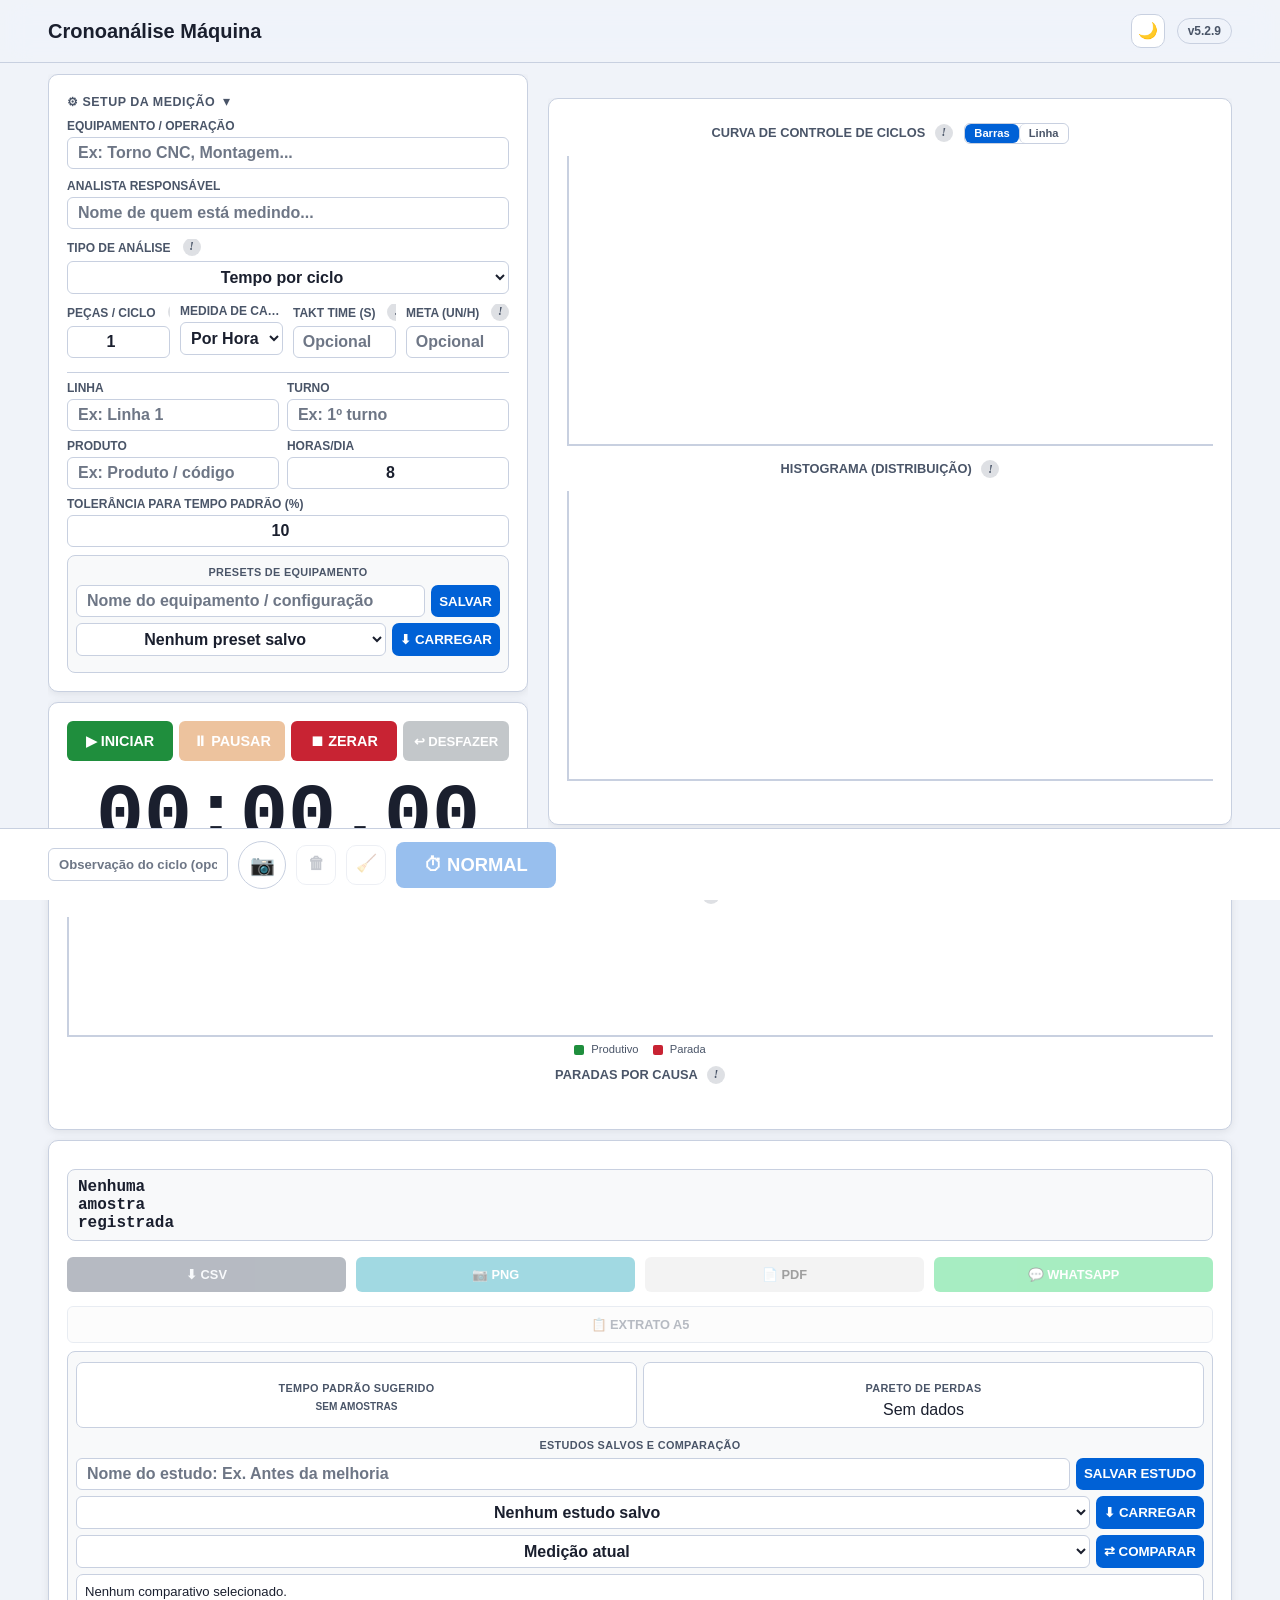
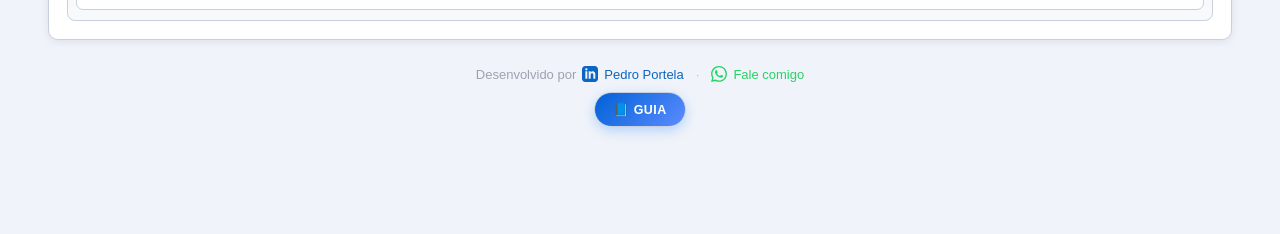
==== commit 4966649b: "v5.2.9 — robustez do sensor de câmera (flash/movimento/cor/mudança) - Warm-up aplicado a todos os mo" ====
--- a/index.html
+++ b/index.html
@@ -4,7 +4,7 @@
     <meta charset="UTF-8">
     <meta name="viewport" content="width=device-width, initial-scale=1.0">
     <meta http-equiv="Content-Security-Policy" content="default-src 'self'; script-src 'self'; style-src 'self' https://fonts.googleapis.com 'unsafe-inline'; font-src 'self' https://fonts.gstatic.com; img-src 'self' data: blob:; connect-src 'self'; frame-ancestors 'none'; base-uri 'self'; form-action 'self'">
-    <link rel="manifest" href="manifest.json?v=5.2.8">
+    <link rel="manifest" href="manifest.json?v=5.2.9">
     <meta name="theme-color" content="#0d1117">
     <title>Cronoanálise Pro</title>
     <link rel="preconnect" href="https://fonts.googleapis.com">
@@ -12,8 +12,8 @@
     <link href="https://fonts.googleapis.com/css2?family=IBM+Plex+Sans:wght@300;400;500;700&display=swap" rel="stylesheet">
     <script src="assets/lib/html2canvas.min.js"></script>
     <script src="assets/lib/jspdf.umd.min.js"></script>
-    <link rel="stylesheet" href="styles.css?v=5.2.8">
-    <script src="theme-init.js?v=5.2.8"></script>
+    <link rel="stylesheet" href="styles.css?v=5.2.9">
+    <script src="theme-init.js?v=5.2.9"></script>
 </head>
 <body>
 
@@ -725,12 +725,12 @@
     </div>
 </div>
 
-<script src="app-version.js?v=5.2.8" defer></script>
-<script src="app.js?v=5.2.8" defer></script>
-<script src="general-improvements.js?v=5.2.8" defer></script>
-<script src="report-enhancements.js?v=5.2.8" defer></script>
-<script src="whatsapp-share-fix.js?v=5.2.8" defer></script>
-<script src="pwa-ui.js?v=5.2.8" defer></script>
-<script src="light-trigger.js?v=5.2.8" defer></script>
+<script src="app-version.js?v=5.2.9" defer></script>
+<script src="app.js?v=5.2.9" defer></script>
+<script src="general-improvements.js?v=5.2.9" defer></script>
+<script src="report-enhancements.js?v=5.2.9" defer></script>
+<script src="whatsapp-share-fix.js?v=5.2.9" defer></script>
+<script src="pwa-ui.js?v=5.2.9" defer></script>
+<script src="light-trigger.js?v=5.2.9" defer></script>
 </body>
 </html>
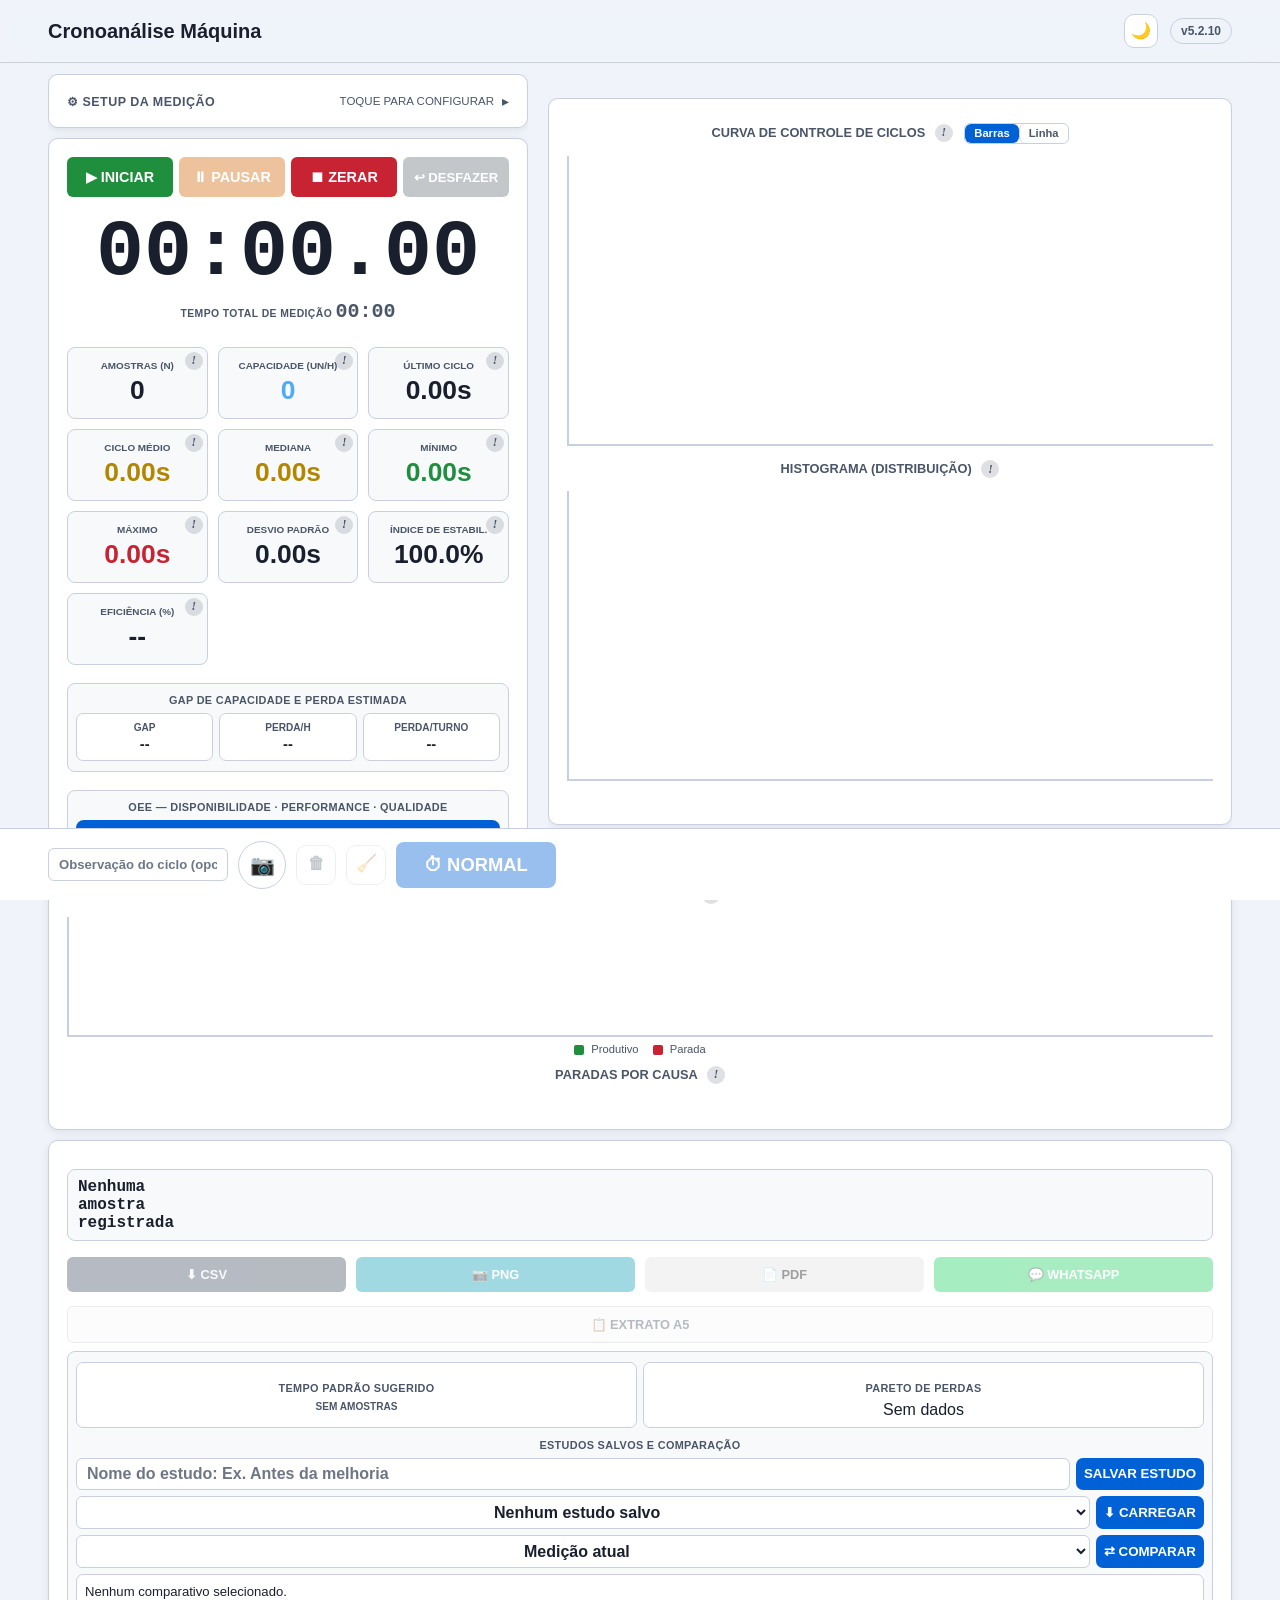
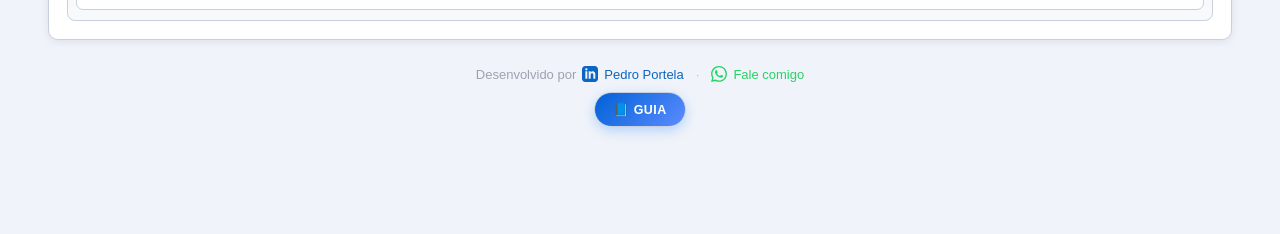
==== commit e2e2002d: "v5.2.10 — Setup da medição sempre inicia recolhido Co-Authored-By: Claude Opus 5.5 <noreply@anthropi" ====
--- a/index.html
+++ b/index.html
@@ -4,7 +4,7 @@
     <meta charset="UTF-8">
     <meta name="viewport" content="width=device-width, initial-scale=1.0">
     <meta http-equiv="Content-Security-Policy" content="default-src 'self'; script-src 'self'; style-src 'self' https://fonts.googleapis.com 'unsafe-inline'; font-src 'self' https://fonts.gstatic.com; img-src 'self' data: blob:; connect-src 'self'; frame-ancestors 'none'; base-uri 'self'; form-action 'self'">
-    <link rel="manifest" href="manifest.json?v=5.2.9">
+    <link rel="manifest" href="manifest.json?v=5.2.10">
     <meta name="theme-color" content="#0d1117">
     <title>Cronoanálise Pro</title>
     <link rel="preconnect" href="https://fonts.googleapis.com">
@@ -12,8 +12,8 @@
     <link href="https://fonts.googleapis.com/css2?family=IBM+Plex+Sans:wght@300;400;500;700&display=swap" rel="stylesheet">
     <script src="assets/lib/html2canvas.min.js"></script>
     <script src="assets/lib/jspdf.umd.min.js"></script>
-    <link rel="stylesheet" href="styles.css?v=5.2.9">
-    <script src="theme-init.js?v=5.2.9"></script>
+    <link rel="stylesheet" href="styles.css?v=5.2.10">
+    <script src="theme-init.js?v=5.2.10"></script>
 </head>
 <body>
 
@@ -51,11 +51,11 @@
 
     <div id="print-wrapper">
         <div class="col-1">
-            <div class="card" id="configForm">
-                <button type="button" class="setup-toggle-head" id="btnToggleSetup" aria-expanded="true" aria-controls="configForm" title="Recolher/expandir o setup da medição">
+            <div class="card setup-collapsed" id="configForm">
+                <button type="button" class="setup-toggle-head" id="btnToggleSetup" aria-expanded="false" aria-controls="configForm" title="Recolher/expandir o setup da medição">
                     <span class="setup-toggle-title">⚙ Setup da medição</span>
                     <span class="setup-toggle-summary" id="setupCollapsedSummary"></span>
-                    <span class="setup-toggle-chev" id="setupToggleChev" aria-hidden="true">▾</span>
+                    <span class="setup-toggle-chev" id="setupToggleChev" aria-hidden="true">▸</span>
                 </button>
                 <div class="config-grid">
                     <div class="input-group full-width">
@@ -725,12 +725,12 @@
     </div>
 </div>
 
-<script src="app-version.js?v=5.2.9" defer></script>
-<script src="app.js?v=5.2.9" defer></script>
-<script src="general-improvements.js?v=5.2.9" defer></script>
-<script src="report-enhancements.js?v=5.2.9" defer></script>
-<script src="whatsapp-share-fix.js?v=5.2.9" defer></script>
-<script src="pwa-ui.js?v=5.2.9" defer></script>
-<script src="light-trigger.js?v=5.2.9" defer></script>
+<script src="app-version.js?v=5.2.10" defer></script>
+<script src="app.js?v=5.2.10" defer></script>
+<script src="general-improvements.js?v=5.2.10" defer></script>
+<script src="report-enhancements.js?v=5.2.10" defer></script>
+<script src="whatsapp-share-fix.js?v=5.2.10" defer></script>
+<script src="pwa-ui.js?v=5.2.10" defer></script>
+<script src="light-trigger.js?v=5.2.10" defer></script>
 </body>
 </html>
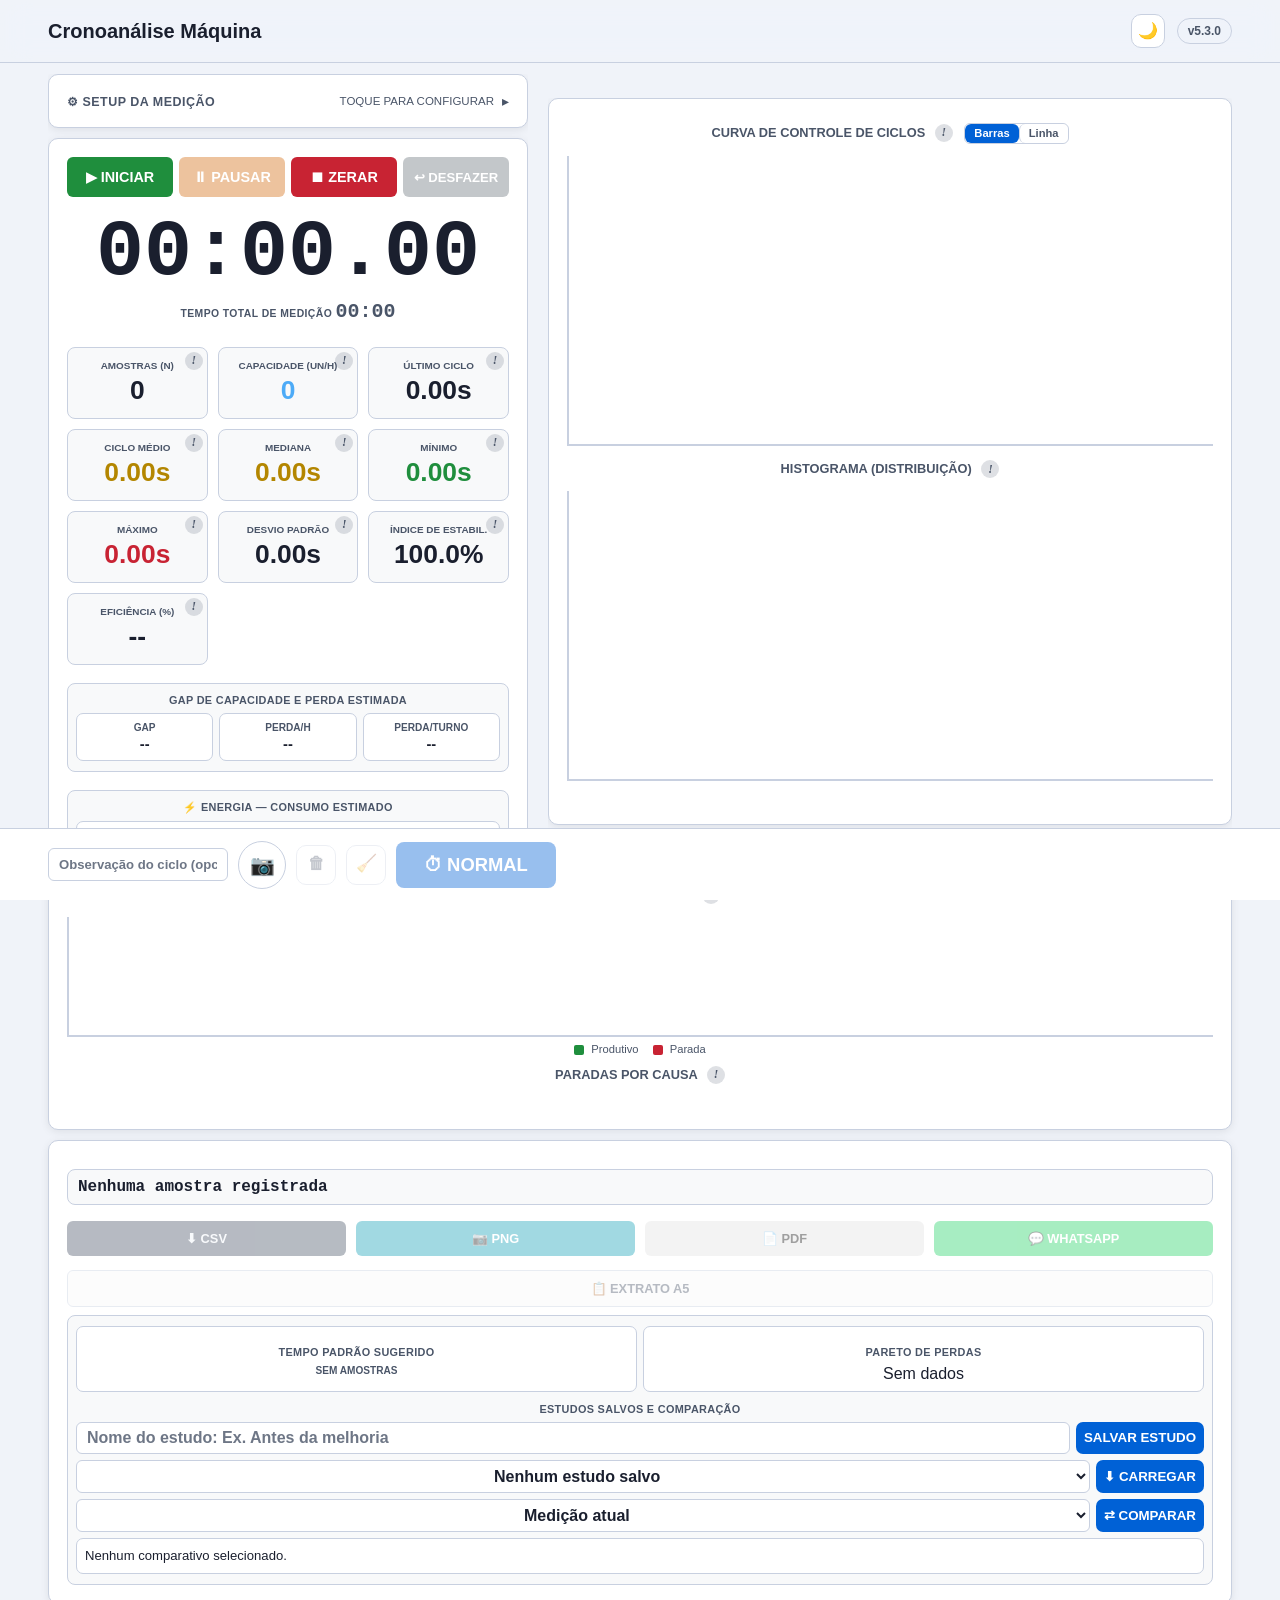
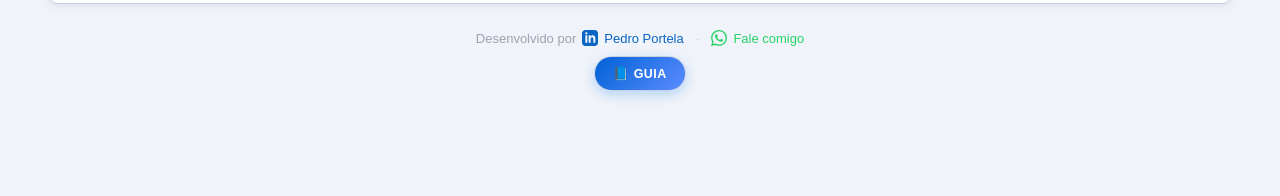
==== commit 2791514a: "v5.3.0 — cronômetro decimal (cmin/min) e módulo de energia (W/kW → kWh) - time-units.js: unidade de " ====
--- a/index.html
+++ b/index.html
@@ -4,7 +4,7 @@
     <meta charset="UTF-8">
     <meta name="viewport" content="width=device-width, initial-scale=1.0">
     <meta http-equiv="Content-Security-Policy" content="default-src 'self'; script-src 'self'; style-src 'self' https://fonts.googleapis.com 'unsafe-inline'; font-src 'self' https://fonts.gstatic.com; img-src 'self' data: blob:; connect-src 'self'; frame-ancestors 'none'; base-uri 'self'; form-action 'self'">
-    <link rel="manifest" href="manifest.json?v=5.2.10">
+    <link rel="manifest" href="manifest.json?v=5.3.0">
     <meta name="theme-color" content="#0d1117">
     <title>Cronoanálise Pro</title>
     <link rel="preconnect" href="https://fonts.googleapis.com">
@@ -12,8 +12,8 @@
     <link href="https://fonts.googleapis.com/css2?family=IBM+Plex+Sans:wght@300;400;500;700&display=swap" rel="stylesheet">
     <script src="assets/lib/html2canvas.min.js"></script>
     <script src="assets/lib/jspdf.umd.min.js"></script>
-    <link rel="stylesheet" href="styles.css?v=5.2.10">
-    <script src="theme-init.js?v=5.2.10"></script>
+    <link rel="stylesheet" href="styles.css?v=5.3.0">
+    <script src="theme-init.js?v=5.3.0"></script>
 </head>
 <body>
 
@@ -725,12 +725,14 @@
     </div>
 </div>
 
-<script src="app-version.js?v=5.2.10" defer></script>
-<script src="app.js?v=5.2.10" defer></script>
-<script src="general-improvements.js?v=5.2.10" defer></script>
-<script src="report-enhancements.js?v=5.2.10" defer></script>
-<script src="whatsapp-share-fix.js?v=5.2.10" defer></script>
-<script src="pwa-ui.js?v=5.2.10" defer></script>
-<script src="light-trigger.js?v=5.2.10" defer></script>
+<script src="app-version.js?v=5.3.0" defer></script>
+<script src="time-units.js?v=5.3.0" defer></script>
+<script src="app.js?v=5.3.0" defer></script>
+<script src="general-improvements.js?v=5.3.0" defer></script>
+<script src="energy.js?v=5.3.0" defer></script>
+<script src="report-enhancements.js?v=5.3.0" defer></script>
+<script src="whatsapp-share-fix.js?v=5.3.0" defer></script>
+<script src="pwa-ui.js?v=5.3.0" defer></script>
+<script src="light-trigger.js?v=5.3.0" defer></script>
 </body>
 </html>
--- a/styles.css
+++ b/styles.css
@@ -2068,4 +2068,7 @@
     0%   { width: 0%; }
     70%  { width: 80%; }
     100% { width: 100%; }
-}+}
+
+/* v5.3.0 — tempo decimal (cmin/min): mantém valor + unidade na mesma linha */
+.history-time { white-space: nowrap; }
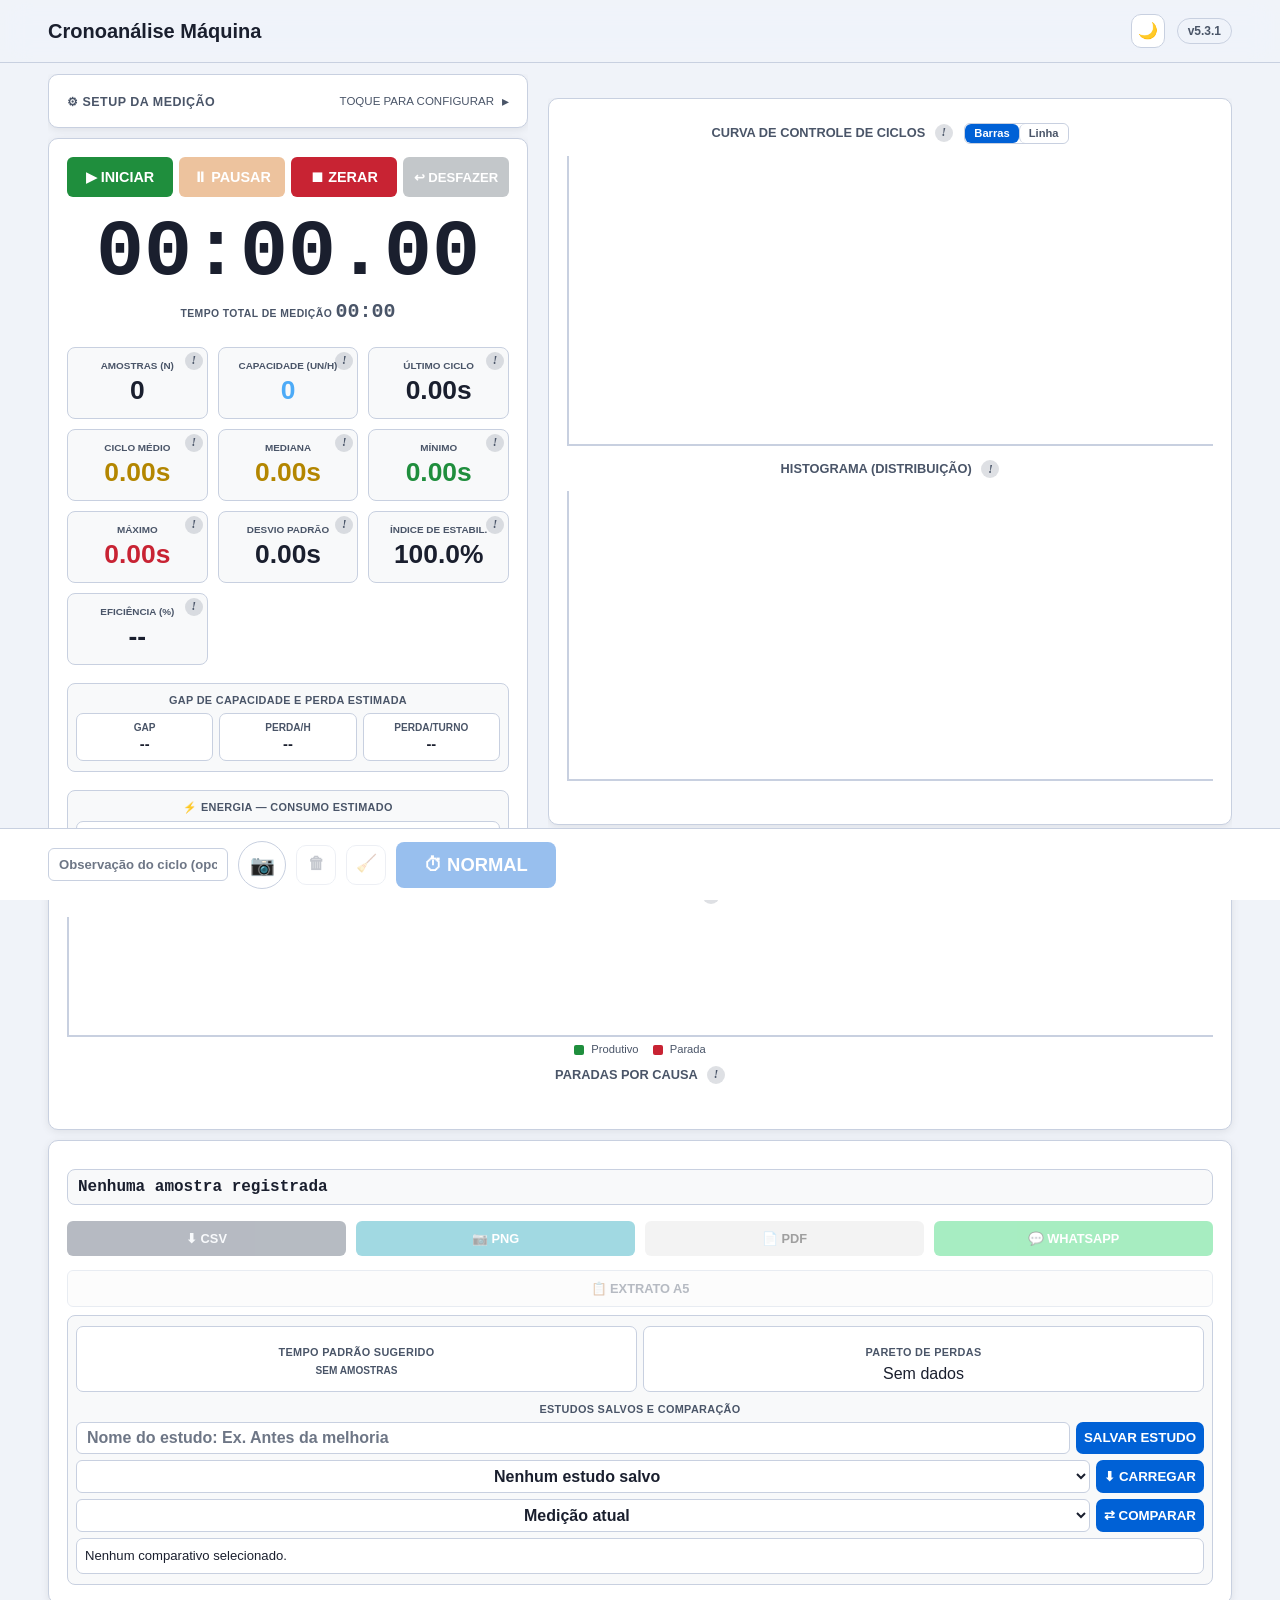
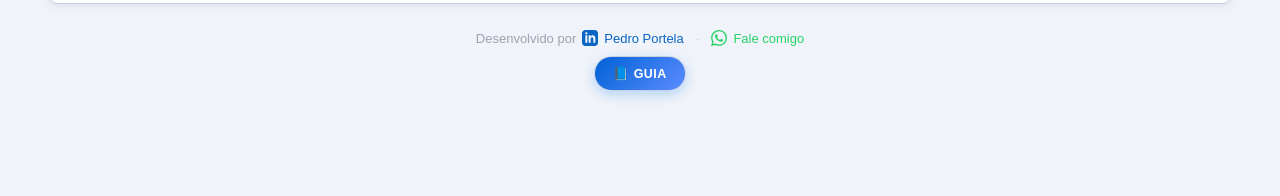
==== commit e453b6b7: "v5.3.1 — Energia × OEE - OperixEnergy.oeeEnergy: distribui a energia pelas perdas do OEE   (Disponib" ====
--- a/index.html
+++ b/index.html
@@ -4,7 +4,7 @@
     <meta charset="UTF-8">
     <meta name="viewport" content="width=device-width, initial-scale=1.0">
     <meta http-equiv="Content-Security-Policy" content="default-src 'self'; script-src 'self'; style-src 'self' https://fonts.googleapis.com 'unsafe-inline'; font-src 'self' https://fonts.gstatic.com; img-src 'self' data: blob:; connect-src 'self'; frame-ancestors 'none'; base-uri 'self'; form-action 'self'">
-    <link rel="manifest" href="manifest.json?v=5.3.0">
+    <link rel="manifest" href="manifest.json?v=5.3.1">
     <meta name="theme-color" content="#0d1117">
     <title>Cronoanálise Pro</title>
     <link rel="preconnect" href="https://fonts.googleapis.com">
@@ -12,8 +12,8 @@
     <link href="https://fonts.googleapis.com/css2?family=IBM+Plex+Sans:wght@300;400;500;700&display=swap" rel="stylesheet">
     <script src="assets/lib/html2canvas.min.js"></script>
     <script src="assets/lib/jspdf.umd.min.js"></script>
-    <link rel="stylesheet" href="styles.css?v=5.3.0">
-    <script src="theme-init.js?v=5.3.0"></script>
+    <link rel="stylesheet" href="styles.css?v=5.3.1">
+    <script src="theme-init.js?v=5.3.1"></script>
 </head>
 <body>
 
@@ -626,6 +626,11 @@
                 <p class="oee-thresholds-note">Faixas de referência: ≥75% verde · 60–75% amarelo · &lt;60% vermelho. Ajuste conforme sua operação.</p>
             </details>
 
+            <details class="oee-section" open>
+                <summary>5. Energia × OEE</summary>
+                <div id="oeeEnergyBox" class="oee-energy-box"><div class="oee-energy-empty">Informe a potência da máquina no Setup (W ou kW) para ver a energia perdida em cada componente do OEE.</div></div>
+            </details>
+
             <div class="oee-diagnosis" id="oeeDiagnosis">Preencha os dados reais para calcular.</div>
         </div>
         <div class="modal-actions">
@@ -725,14 +730,14 @@
     </div>
 </div>
 
-<script src="app-version.js?v=5.3.0" defer></script>
-<script src="time-units.js?v=5.3.0" defer></script>
-<script src="app.js?v=5.3.0" defer></script>
-<script src="general-improvements.js?v=5.3.0" defer></script>
-<script src="energy.js?v=5.3.0" defer></script>
-<script src="report-enhancements.js?v=5.3.0" defer></script>
-<script src="whatsapp-share-fix.js?v=5.3.0" defer></script>
-<script src="pwa-ui.js?v=5.3.0" defer></script>
-<script src="light-trigger.js?v=5.3.0" defer></script>
+<script src="app-version.js?v=5.3.1" defer></script>
+<script src="time-units.js?v=5.3.1" defer></script>
+<script src="app.js?v=5.3.1" defer></script>
+<script src="general-improvements.js?v=5.3.1" defer></script>
+<script src="energy.js?v=5.3.1" defer></script>
+<script src="report-enhancements.js?v=5.3.1" defer></script>
+<script src="whatsapp-share-fix.js?v=5.3.1" defer></script>
+<script src="pwa-ui.js?v=5.3.1" defer></script>
+<script src="light-trigger.js?v=5.3.1" defer></script>
 </body>
 </html>
--- a/styles.css
+++ b/styles.css
@@ -2072,3 +2072,17 @@
 
 /* v5.3.0 — tempo decimal (cmin/min): mantém valor + unidade na mesma linha */
 .history-time { white-space: nowrap; }
+
+/* v5.3.1 — Energia × OEE (modal + cartão salvo) */
+.oee-energy-empty { font-size: .72rem; color: var(--text-muted); text-align: center; padding: 6px; }
+.oee-energy-row { display: grid; grid-template-columns: 92px 1fr auto; gap: 2px 8px; align-items: center; font-size: .72rem; margin: 6px 0; color: var(--text-main); }
+.oee-energy-row small { grid-column: 2 / -1; font-size: .6rem; color: var(--text-muted); }
+.oee-energy-row.top span, .oee-energy-row.top b { color: #ff5d6c; }
+.oee-energy-track { height: 8px; background: rgba(127,127,127,.18); border-radius: 8px; overflow: hidden; }
+.oee-energy-track > div { height: 100%; background: #ffb92e; }
+.oee-energy-row.top .oee-energy-track > div { background: #ff5d6c; }
+.oee-energy-foot { font-size: .68rem; color: var(--text-main); border-top: 1px solid var(--border); padding-top: 6px; margin-top: 4px; line-height: 1.4; }
+.oee-aux-grid > div.oee-good strong { color: var(--green); }
+.oee-aux-grid > div.oee-warn strong { color: var(--yellow); }
+.oee-aux-grid > div.oee-bad strong { color: var(--red); }
+.oee-saved-energy { color: var(--yellow); }
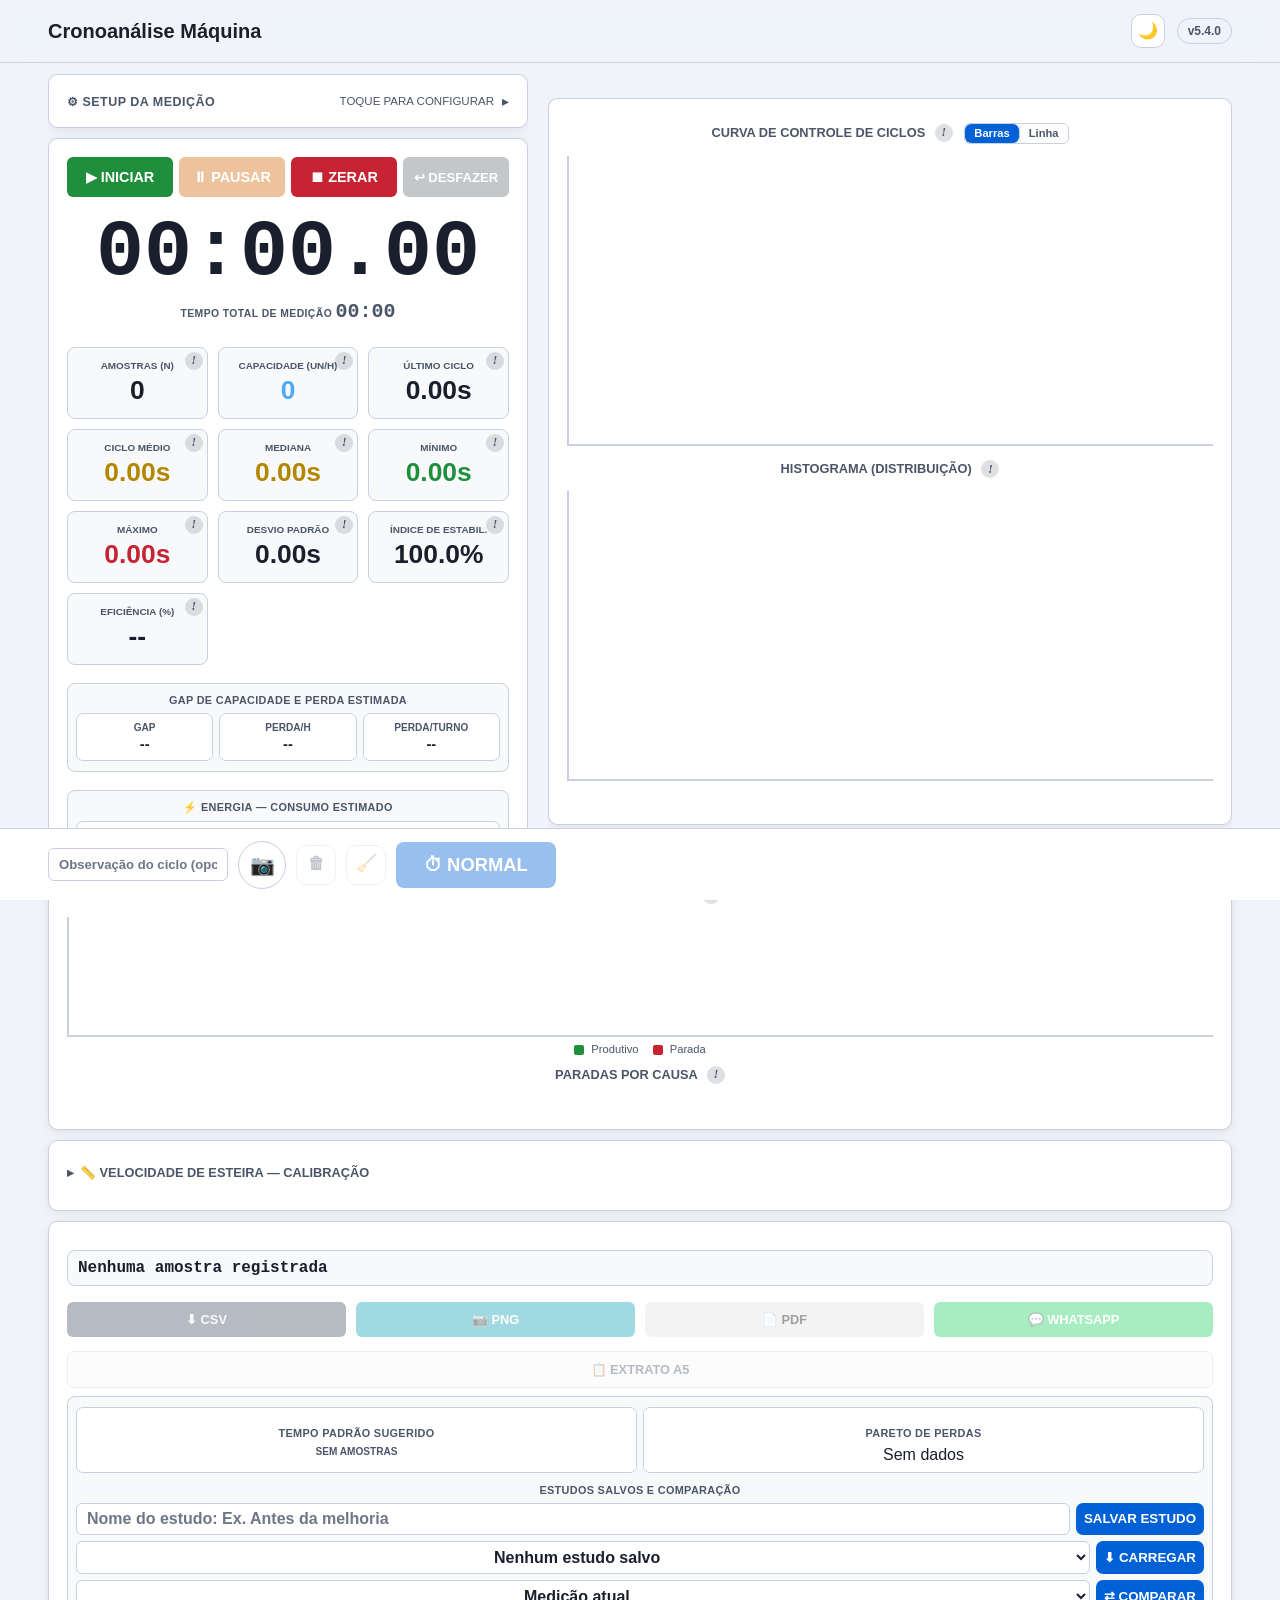
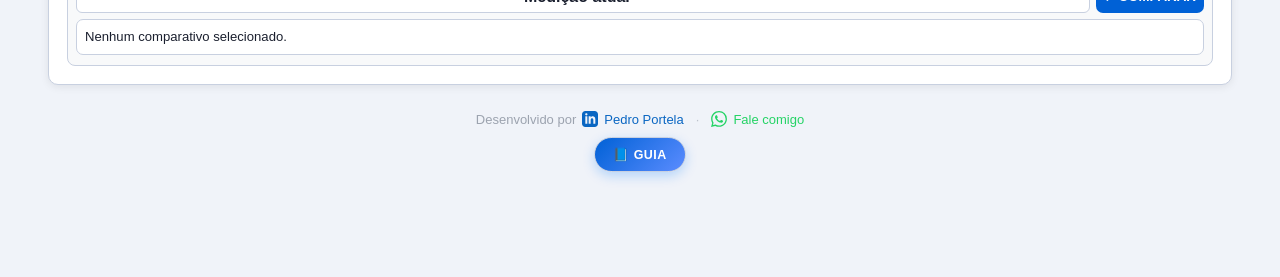
==== commit ac80bf17: "v5.4.0 — calibração de velocidade de esteira (ajuste W/Hz/%/rpm → m/min) - conveyor.js: cronômetro p" ====
--- a/index.html
+++ b/index.html
@@ -4,7 +4,7 @@
     <meta charset="UTF-8">
     <meta name="viewport" content="width=device-width, initial-scale=1.0">
     <meta http-equiv="Content-Security-Policy" content="default-src 'self'; script-src 'self'; style-src 'self' https://fonts.googleapis.com 'unsafe-inline'; font-src 'self' https://fonts.gstatic.com; img-src 'self' data: blob:; connect-src 'self'; frame-ancestors 'none'; base-uri 'self'; form-action 'self'">
-    <link rel="manifest" href="manifest.json?v=5.3.1">
+    <link rel="manifest" href="manifest.json?v=5.4.0">
     <meta name="theme-color" content="#0d1117">
     <title>Cronoanálise Pro</title>
     <link rel="preconnect" href="https://fonts.googleapis.com">
@@ -12,8 +12,8 @@
     <link href="https://fonts.googleapis.com/css2?family=IBM+Plex+Sans:wght@300;400;500;700&display=swap" rel="stylesheet">
     <script src="assets/lib/html2canvas.min.js"></script>
     <script src="assets/lib/jspdf.umd.min.js"></script>
-    <link rel="stylesheet" href="styles.css?v=5.3.1">
-    <script src="theme-init.js?v=5.3.1"></script>
+    <link rel="stylesheet" href="styles.css?v=5.4.0">
+    <script src="theme-init.js?v=5.4.0"></script>
 </head>
 <body>
 
@@ -730,14 +730,15 @@
     </div>
 </div>
 
-<script src="app-version.js?v=5.3.1" defer></script>
-<script src="time-units.js?v=5.3.1" defer></script>
-<script src="app.js?v=5.3.1" defer></script>
-<script src="general-improvements.js?v=5.3.1" defer></script>
-<script src="energy.js?v=5.3.1" defer></script>
-<script src="report-enhancements.js?v=5.3.1" defer></script>
-<script src="whatsapp-share-fix.js?v=5.3.1" defer></script>
-<script src="pwa-ui.js?v=5.3.1" defer></script>
-<script src="light-trigger.js?v=5.3.1" defer></script>
+<script src="app-version.js?v=5.4.0" defer></script>
+<script src="time-units.js?v=5.4.0" defer></script>
+<script src="app.js?v=5.4.0" defer></script>
+<script src="general-improvements.js?v=5.4.0" defer></script>
+<script src="energy.js?v=5.4.0" defer></script>
+<script src="conveyor.js?v=5.4.0" defer></script>
+<script src="report-enhancements.js?v=5.4.0" defer></script>
+<script src="whatsapp-share-fix.js?v=5.4.0" defer></script>
+<script src="pwa-ui.js?v=5.4.0" defer></script>
+<script src="light-trigger.js?v=5.4.0" defer></script>
 </body>
 </html>
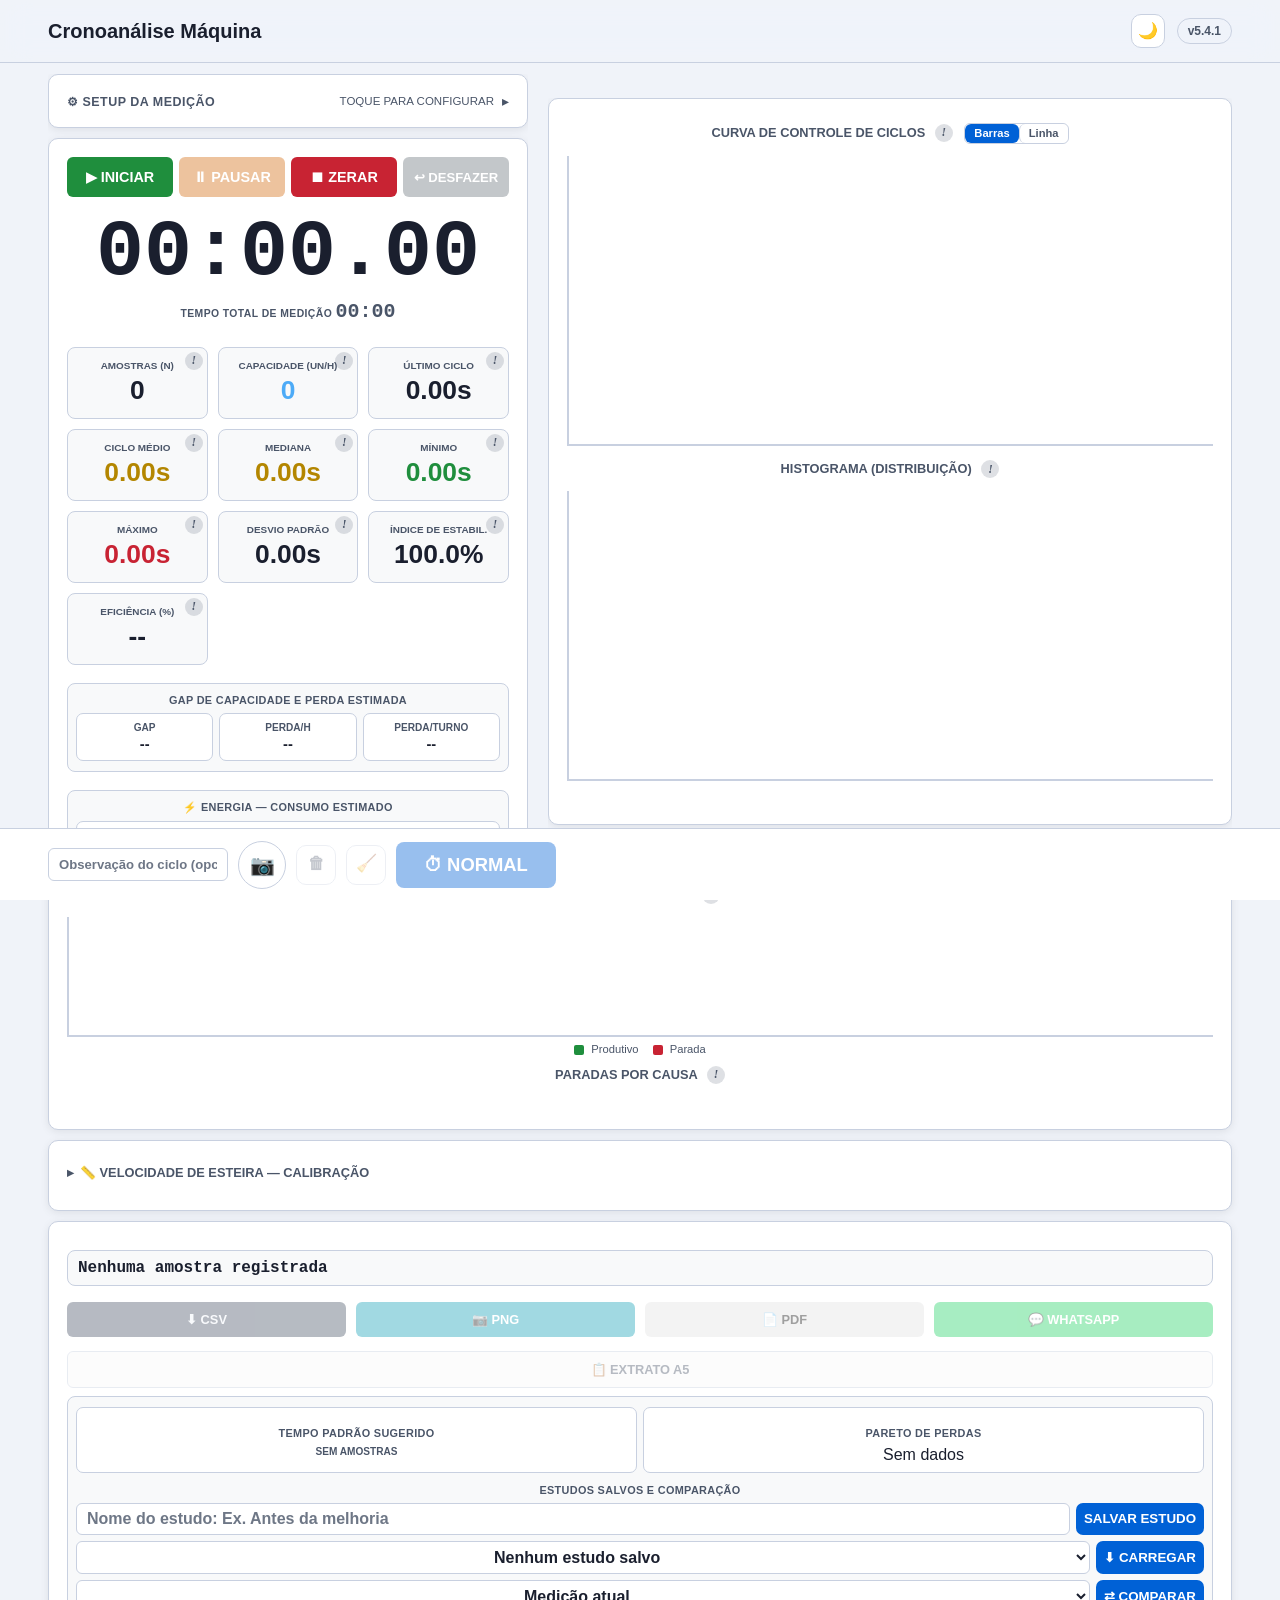
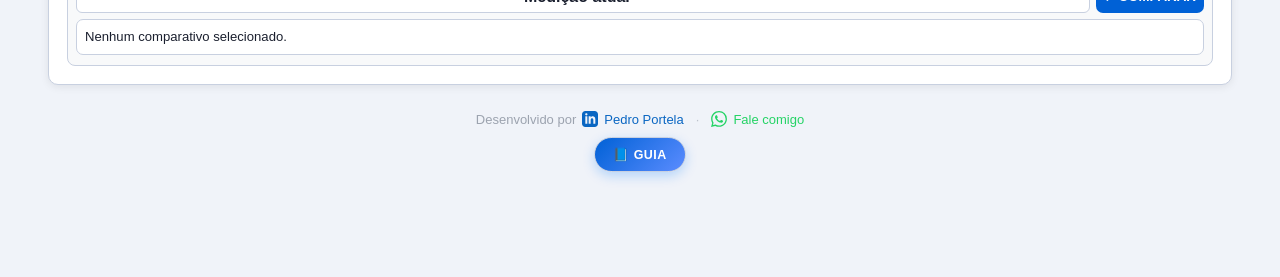
==== commit af6199d3: "v5.4.1 — OEE: causa 'Falha' conta como falha (MTBF/MTTR) por padrão - Padrão de causas de falha pass" ====
--- a/index.html
+++ b/index.html
@@ -4,7 +4,7 @@
     <meta charset="UTF-8">
     <meta name="viewport" content="width=device-width, initial-scale=1.0">
     <meta http-equiv="Content-Security-Policy" content="default-src 'self'; script-src 'self'; style-src 'self' https://fonts.googleapis.com 'unsafe-inline'; font-src 'self' https://fonts.gstatic.com; img-src 'self' data: blob:; connect-src 'self'; frame-ancestors 'none'; base-uri 'self'; form-action 'self'">
-    <link rel="manifest" href="manifest.json?v=5.4.0">
+    <link rel="manifest" href="manifest.json?v=5.4.1">
     <meta name="theme-color" content="#0d1117">
     <title>Cronoanálise Pro</title>
     <link rel="preconnect" href="https://fonts.googleapis.com">
@@ -12,8 +12,8 @@
     <link href="https://fonts.googleapis.com/css2?family=IBM+Plex+Sans:wght@300;400;500;700&display=swap" rel="stylesheet">
     <script src="assets/lib/html2canvas.min.js"></script>
     <script src="assets/lib/jspdf.umd.min.js"></script>
-    <link rel="stylesheet" href="styles.css?v=5.4.0">
-    <script src="theme-init.js?v=5.4.0"></script>
+    <link rel="stylesheet" href="styles.css?v=5.4.1">
+    <script src="theme-init.js?v=5.4.1"></script>
 </head>
 <body>
 
@@ -348,11 +348,13 @@
                 <p class="guide-label">Categorias de parada disponíveis</p>
                 <div class="guide-cause-chips">
                     <span class="guide-chip">⚡ Microparada<em>Breve interrupção, normalmente &lt; 5 min</em></span>
-                    <span class="guide-chip">🔧 Setup<em>Troca de produto, ferramenta ou ajuste</em></span>
-                    <span class="guide-chip">🛑 Falha de máquina<em>Quebra ou manutenção corretiva</em></span>
+                    <span class="guide-chip">🎚 Ajuste<em>Regulagem durante a produção</em></span>
+                    <span class="guide-chip">🛑 Falha<em>Quebra da máquina — entra em MTBF/MTTR</em></span>
+                    <span class="guide-chip">🧰 Manutenção<em>Intervenção de manutenção (corretiva ou preventiva)</em></span>
                     <span class="guide-chip">⏳ Espera<em>Falta de material ou lote anterior</em></span>
                     <span class="guide-chip">☕ Ociosidade<em>Operador ausente ou aguardando instrução</em></span>
-                    <span class="guide-chip">📝 Outros<em>Causas não listadas acima</em></span>
+                    <span class="guide-chip">🌐 Externo<em>Causa fora da área (energia, utilidades, logística)</em></span>
+                    <span class="guide-chip">🔧 Setup<em>Troca de produto/ferramenta — parada planejada, fora do OEE</em></span>
                 </div>
                 <p class="guide-note">⚠ Paradas não entram nas estatísticas de ciclo, mas são contabilizadas no OEE e no Pareto de perdas.</p>
             </details>
@@ -730,15 +732,15 @@
     </div>
 </div>
 
-<script src="app-version.js?v=5.4.0" defer></script>
-<script src="time-units.js?v=5.4.0" defer></script>
-<script src="app.js?v=5.4.0" defer></script>
-<script src="general-improvements.js?v=5.4.0" defer></script>
-<script src="energy.js?v=5.4.0" defer></script>
-<script src="conveyor.js?v=5.4.0" defer></script>
-<script src="report-enhancements.js?v=5.4.0" defer></script>
-<script src="whatsapp-share-fix.js?v=5.4.0" defer></script>
-<script src="pwa-ui.js?v=5.4.0" defer></script>
-<script src="light-trigger.js?v=5.4.0" defer></script>
+<script src="app-version.js?v=5.4.1" defer></script>
+<script src="time-units.js?v=5.4.1" defer></script>
+<script src="app.js?v=5.4.1" defer></script>
+<script src="general-improvements.js?v=5.4.1" defer></script>
+<script src="energy.js?v=5.4.1" defer></script>
+<script src="conveyor.js?v=5.4.1" defer></script>
+<script src="report-enhancements.js?v=5.4.1" defer></script>
+<script src="whatsapp-share-fix.js?v=5.4.1" defer></script>
+<script src="pwa-ui.js?v=5.4.1" defer></script>
+<script src="light-trigger.js?v=5.4.1" defer></script>
 </body>
 </html>
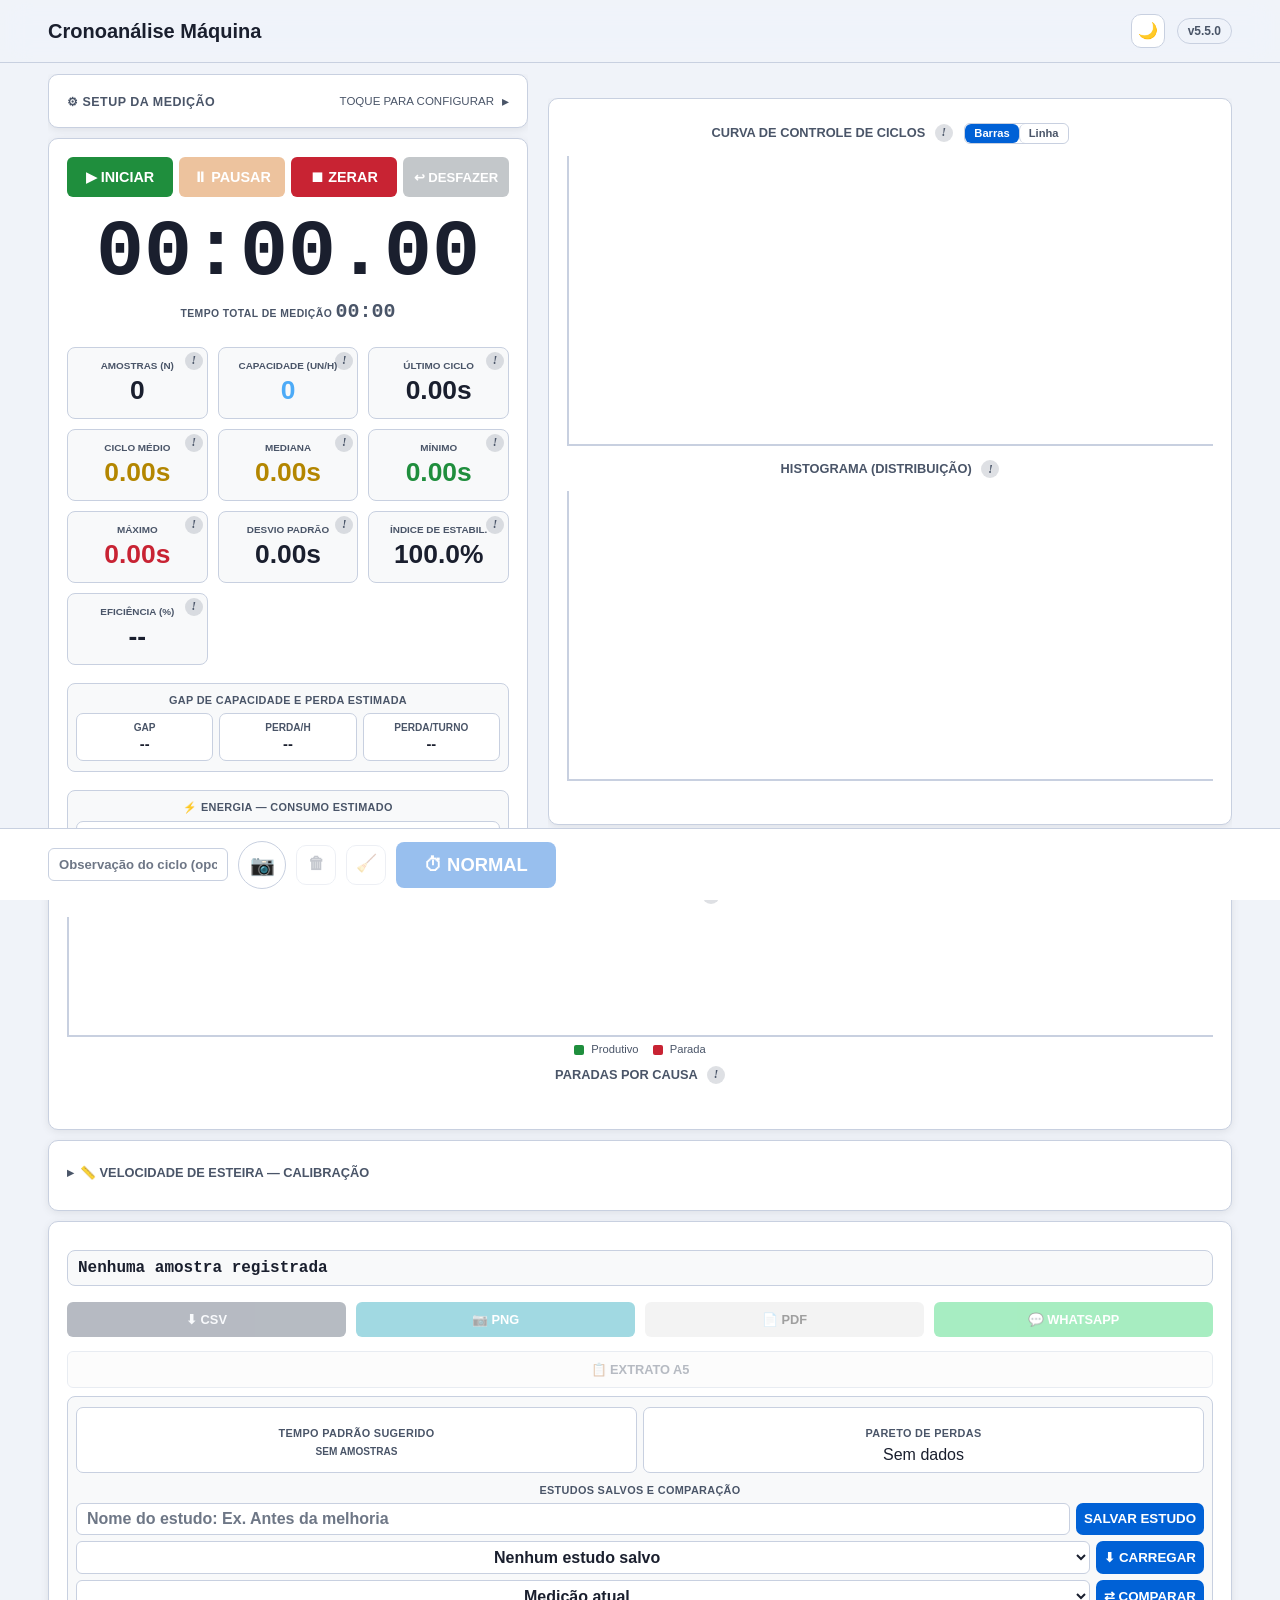
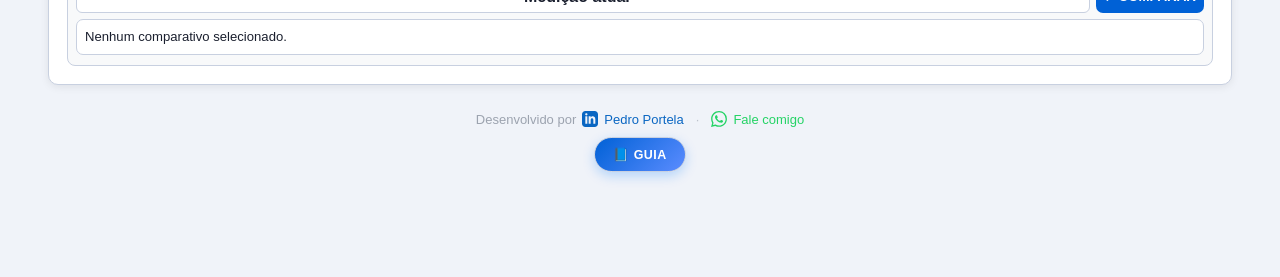
==== commit d6faad9f: "v5.5.0 — 1/100.000 h e leitura contínua (acumulado) por registro - time-units.js: unidade horas deci" ====
--- a/index.html
+++ b/index.html
@@ -4,7 +4,7 @@
     <meta charset="UTF-8">
     <meta name="viewport" content="width=device-width, initial-scale=1.0">
     <meta http-equiv="Content-Security-Policy" content="default-src 'self'; script-src 'self'; style-src 'self' https://fonts.googleapis.com 'unsafe-inline'; font-src 'self' https://fonts.gstatic.com; img-src 'self' data: blob:; connect-src 'self'; frame-ancestors 'none'; base-uri 'self'; form-action 'self'">
-    <link rel="manifest" href="manifest.json?v=5.4.1">
+    <link rel="manifest" href="manifest.json?v=5.5.0">
     <meta name="theme-color" content="#0d1117">
     <title>Cronoanálise Pro</title>
     <link rel="preconnect" href="https://fonts.googleapis.com">
@@ -12,8 +12,8 @@
     <link href="https://fonts.googleapis.com/css2?family=IBM+Plex+Sans:wght@300;400;500;700&display=swap" rel="stylesheet">
     <script src="assets/lib/html2canvas.min.js"></script>
     <script src="assets/lib/jspdf.umd.min.js"></script>
-    <link rel="stylesheet" href="styles.css?v=5.4.1">
-    <script src="theme-init.js?v=5.4.1"></script>
+    <link rel="stylesheet" href="styles.css?v=5.5.0">
+    <script src="theme-init.js?v=5.5.0"></script>
 </head>
 <body>
 
@@ -732,15 +732,15 @@
     </div>
 </div>
 
-<script src="app-version.js?v=5.4.1" defer></script>
-<script src="time-units.js?v=5.4.1" defer></script>
-<script src="app.js?v=5.4.1" defer></script>
-<script src="general-improvements.js?v=5.4.1" defer></script>
-<script src="energy.js?v=5.4.1" defer></script>
-<script src="conveyor.js?v=5.4.1" defer></script>
-<script src="report-enhancements.js?v=5.4.1" defer></script>
-<script src="whatsapp-share-fix.js?v=5.4.1" defer></script>
-<script src="pwa-ui.js?v=5.4.1" defer></script>
-<script src="light-trigger.js?v=5.4.1" defer></script>
+<script src="app-version.js?v=5.5.0" defer></script>
+<script src="time-units.js?v=5.5.0" defer></script>
+<script src="app.js?v=5.5.0" defer></script>
+<script src="general-improvements.js?v=5.5.0" defer></script>
+<script src="energy.js?v=5.5.0" defer></script>
+<script src="conveyor.js?v=5.5.0" defer></script>
+<script src="report-enhancements.js?v=5.5.0" defer></script>
+<script src="whatsapp-share-fix.js?v=5.5.0" defer></script>
+<script src="pwa-ui.js?v=5.5.0" defer></script>
+<script src="light-trigger.js?v=5.5.0" defer></script>
 </body>
 </html>
--- a/styles.css
+++ b/styles.css
@@ -2086,3 +2086,8 @@
 .oee-aux-grid > div.oee-warn strong { color: var(--yellow); }
 .oee-aux-grid > div.oee-bad strong { color: var(--red); }
 .oee-saved-energy { color: var(--yellow); }
+
+/* v5.5.0 — leitura contínua no histórico (acumulado do cronômetro, estilo cronoanálise contínua) */
+.history-cum { display: block; font-family: var(--font-mono); font-size: .72rem; font-weight: 500; color: var(--text-muted); white-space: nowrap; line-height: 1.15; font-variant-numeric: tabular-nums; }
+.history-cum::before { content: 'Σ '; opacity: .7; }
+.export-mode .history-cum { font-size: 7pt !important; }
